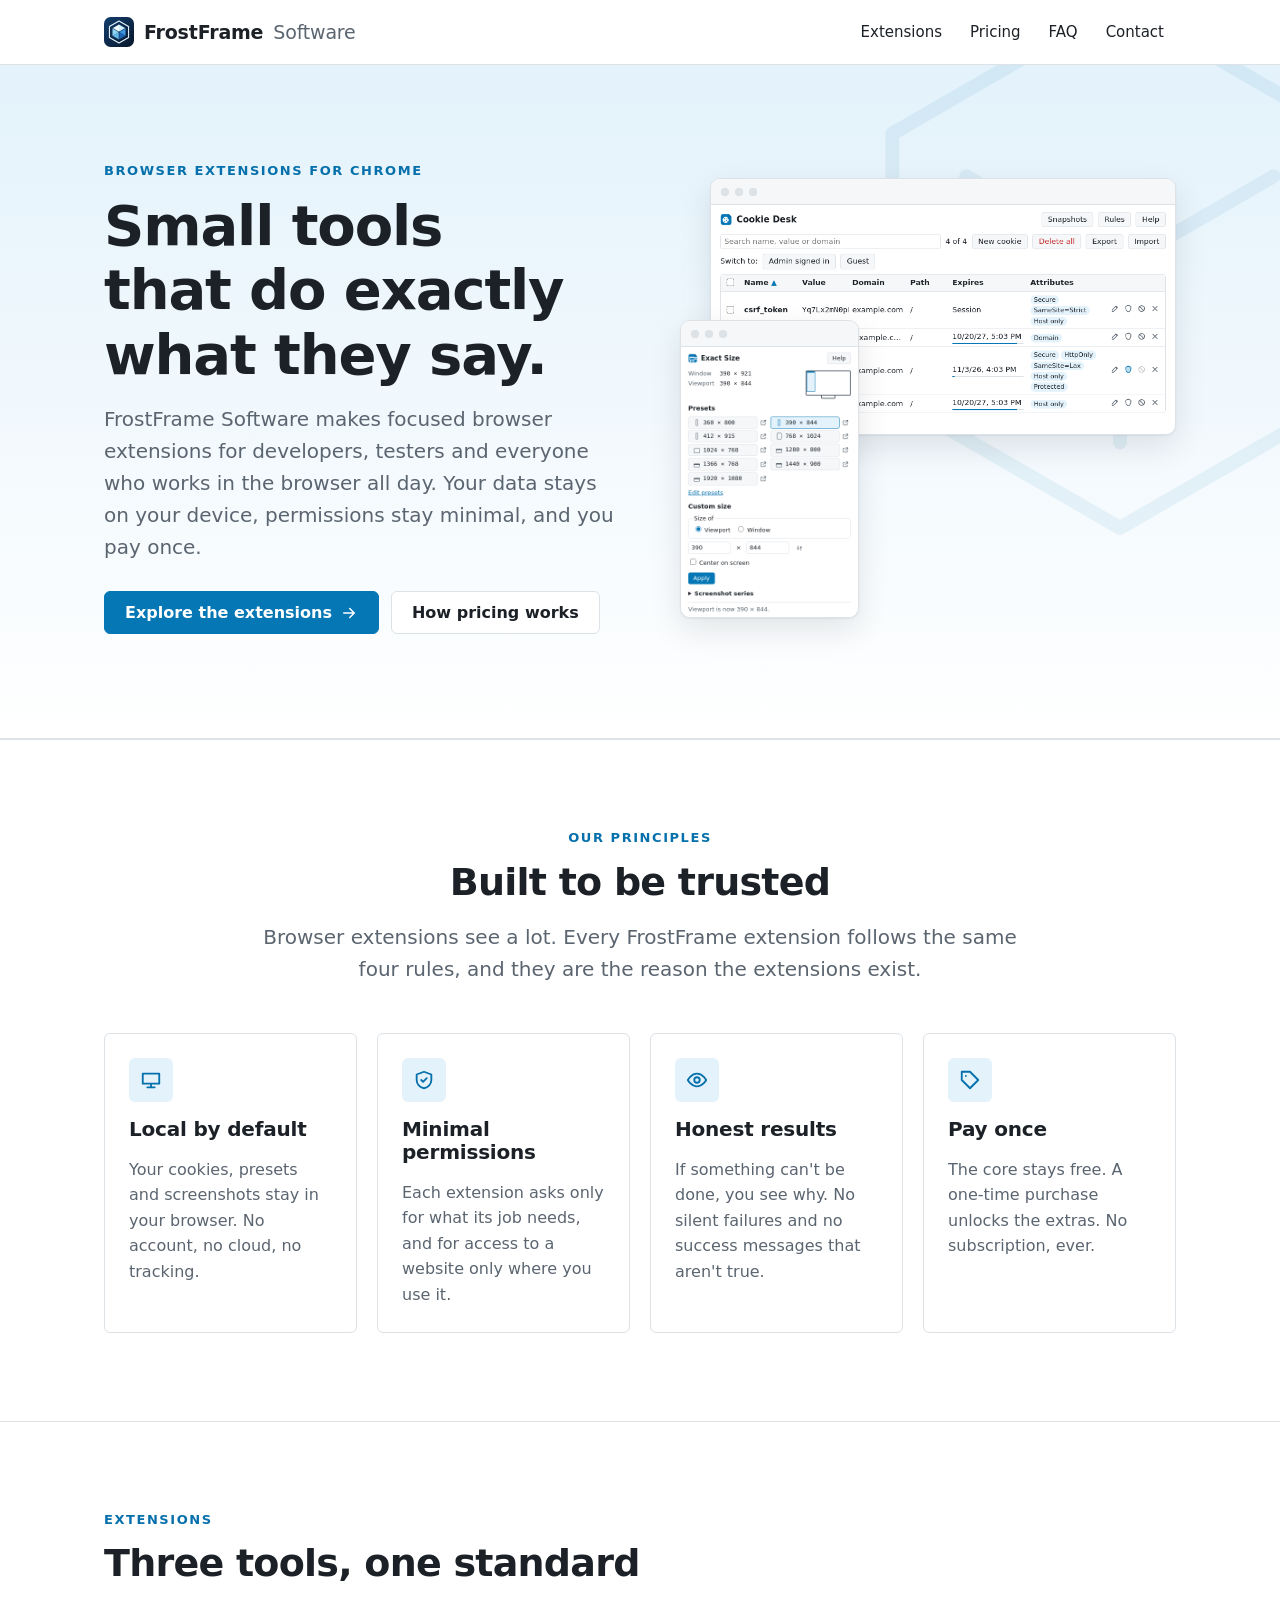
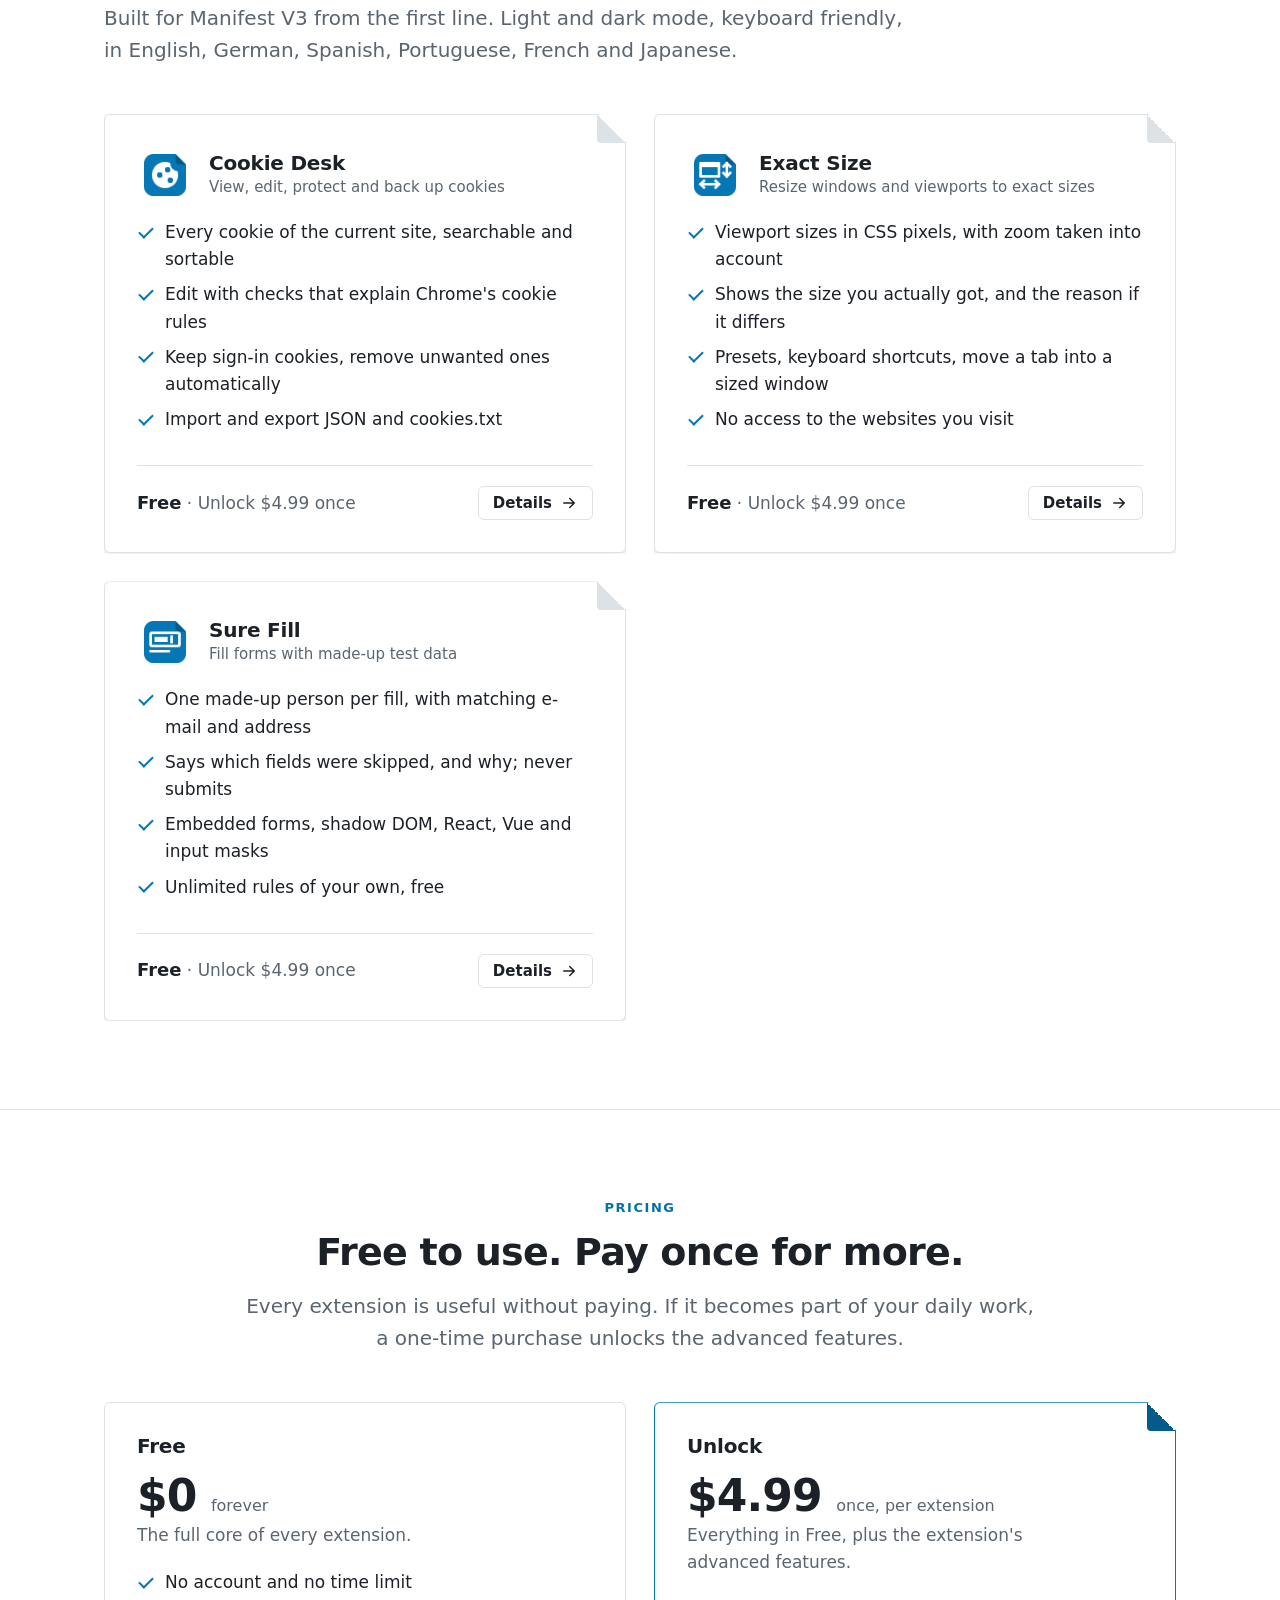
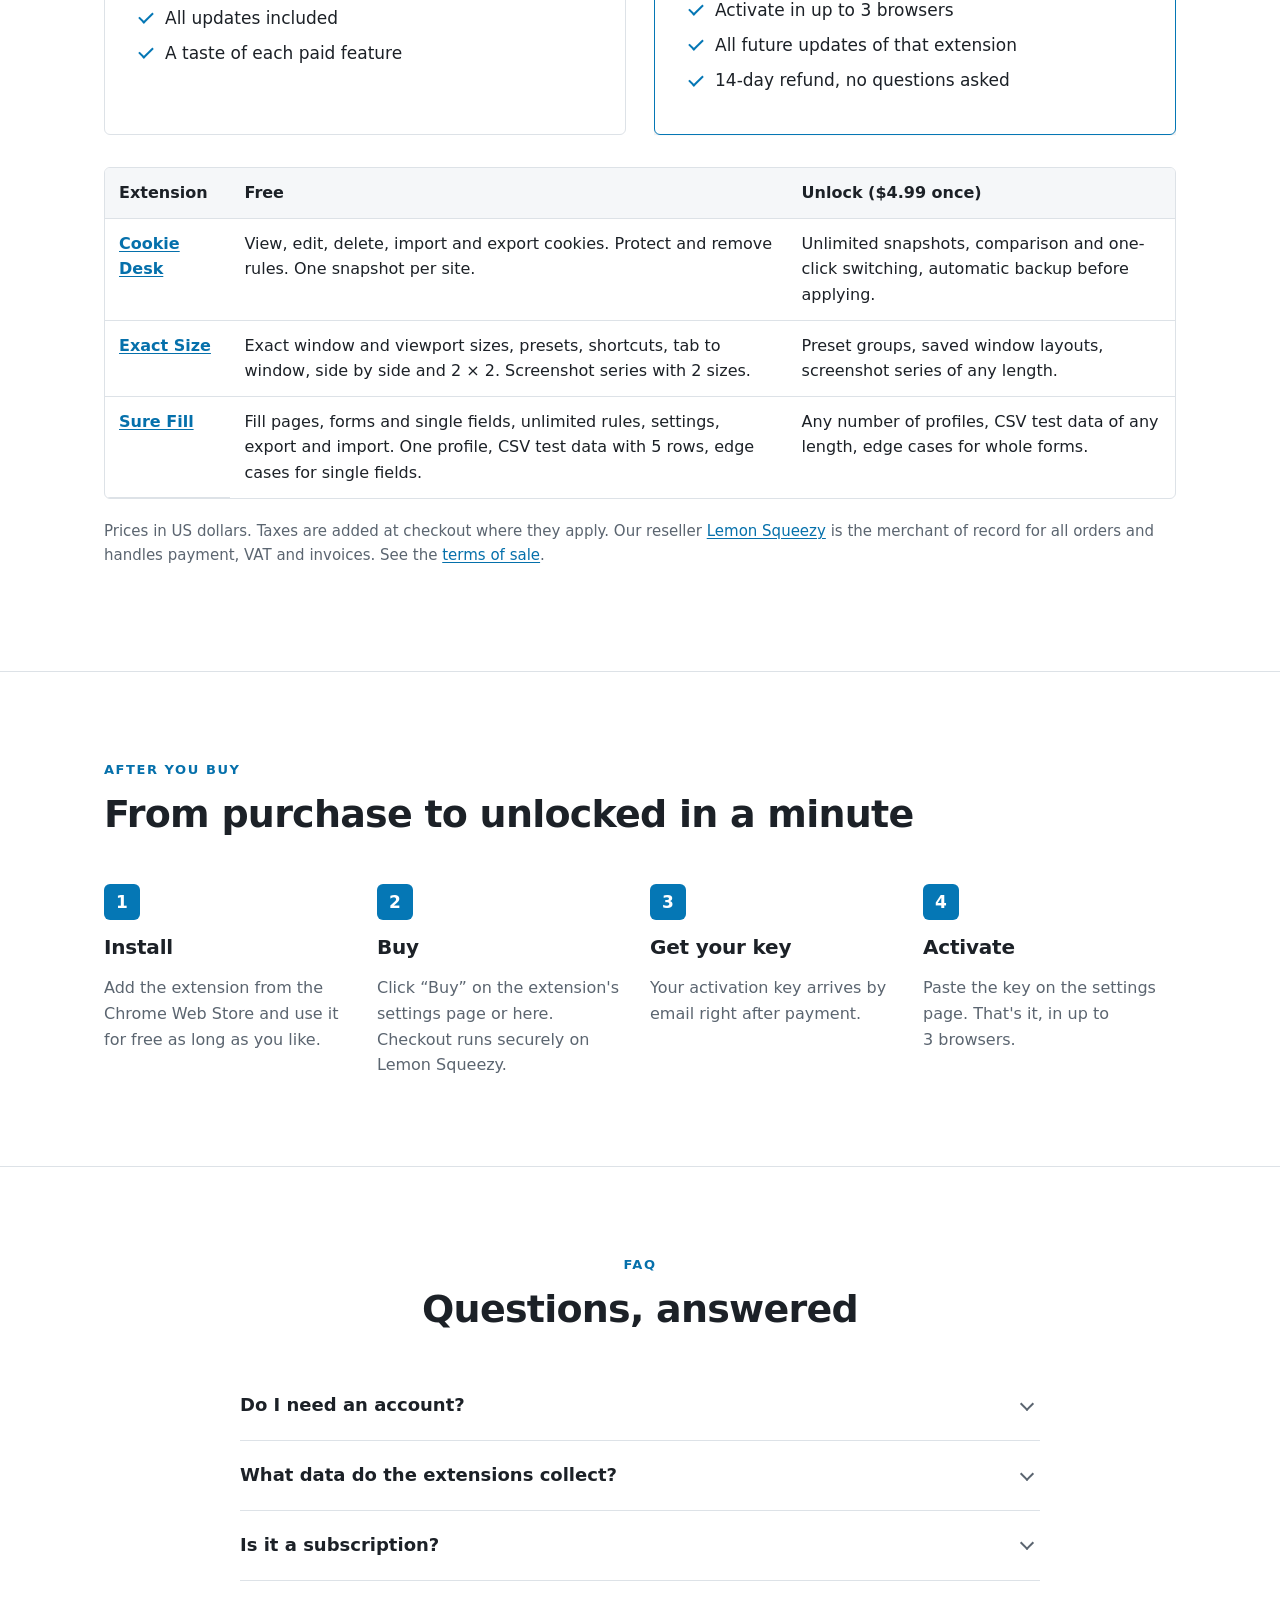
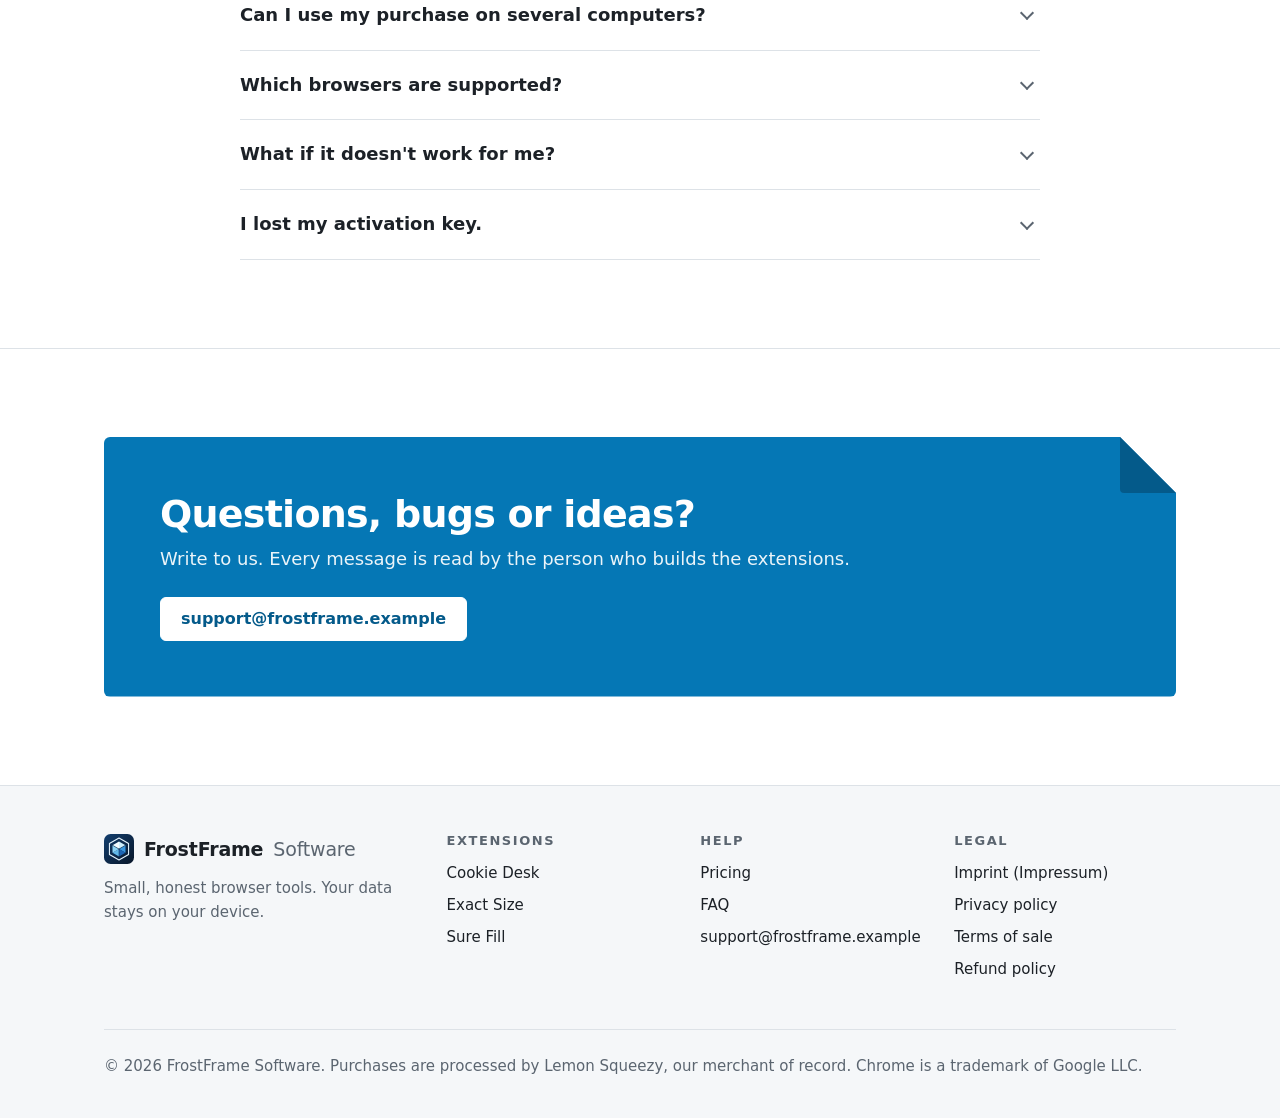
==== index.html @ 50605229 "FrostFrame Software: Website Co-Authored-By: Claude Opus 5.5 <noreply@anthropic.com> Claude-Session:" ====
<!doctype html>
<html lang="en">
<head>
  <meta charset="utf-8">
  <meta name="viewport" content="width=device-width, initial-scale=1">
  <!-- PLACEHOLDER: Domain (frostframe.example) in canonical und og:url, wenn die Domain registriert ist -->
  <title>FrostFrame Software – Small, honest browser extensions</title>
  <meta name="description" content="FrostFrame Software makes focused Chrome extensions: Cookie Desk, Exact Size and Sure Fill. Local by default, minimal permissions, pay once.">
  <link rel="canonical" href="https://frostframe.example/">
  <meta property="og:type" content="website">
  <meta property="og:site_name" content="FrostFrame Software">
  <meta property="og:title" content="FrostFrame Software – Small, honest browser extensions">
  <meta property="og:description" content="FrostFrame Software makes focused Chrome extensions: Cookie Desk, Exact Size and Sure Fill. Local by default, minimal permissions, pay once.">
  <meta property="og:url" content="https://frostframe.example/">
  <meta property="og:image" content="https://frostframe.example/assets/og.png">
  <meta name="twitter:card" content="summary_large_image">
  <meta name="theme-color" content="#0577b5">
  <link rel="icon" href="assets/brand/frostframe-icon.svg" type="image/svg+xml">
  <link rel="apple-touch-icon" href="assets/apple-touch-icon.png">
  <link rel="preload" href="assets/inter.woff2" as="font" type="font/woff2" crossorigin>
  <link rel="stylesheet" href="assets/site.css">
</head>
<body>
<a class="skip" href="#main">Skip to content</a>
<header class="site-header">
  <div class="wrap">
    <a class="brand" href="index.html"><img src="assets/brand/frostframe-icon.svg" alt="" width="30" height="30">FrostFrame <span>Software</span></a>
    <nav class="site-nav" aria-label="Main">
      <a href="index.html#extensions" class="keep">Extensions</a>
      <a href="index.html#pricing">Pricing</a>
      <a href="index.html#faq">FAQ</a>
      <a href="index.html#contact">Contact</a>
    </nav>
  </div>
</header>
<main id="main">
<section class="hero">
  <svg class="hero-crystal" viewBox="80 55 352 402" aria-hidden="true"><path d="M256 67.3L419.4 161.7V350.4L256 444.7L92.6 350.4V161.7ZM256 256L366.4 192.3M256 256V383.5M256 256L145.6 192.3" fill="none" stroke-width="10" stroke-linejoin="round" stroke-linecap="round"/></svg>
  <div class="wrap">
    <div>
      <span class="kicker">Browser extensions for Chrome</span>
      <h1>Small tools that do exactly what they say.</h1>
      <p class="lead">FrostFrame Software makes focused browser extensions for developers, testers and everyone who works in the browser all day. Your data stays on your device, permissions stay minimal, and you pay once.</p>
      <div class="buttons">
        <a class="button primary" href="#extensions">Explore the extensions <svg viewBox="0 0 24 24" aria-hidden="true"><path d="M5 12h14m-6-6 6 6-6 6"/></svg></a>
        <a class="button" href="#pricing">How pricing works</a>
      </div>
    </div>
    <div class="hero-visual" aria-hidden="true">
      <div class="window"><img src="assets/shots/cookie-desk-list.png" alt="" width="800" height="411" loading="lazy"></div>
      <div class="window"><img src="assets/shots/exact-size-popup.png" alt="" width="392" height="673" loading="lazy"></div>
    </div>
  </div>
</section>

<section id="principles">
  <div class="wrap">
    <div class="center">
      <span class="kicker">Our principles</span>
      <h2>Built to be trusted</h2>
      <p class="lead">Browser extensions see a lot. Every FrostFrame extension follows the same four rules, and they are the reason the extensions exist.</p>
    </div>
    <div class="principles">
      <div class="principle"><div class="glyph"><svg viewBox="0 0 24 24" aria-hidden="true"><path d="M3 5h18v11H3zM8 20h8M12 16v4"/></svg></div><h3>Local by default</h3><p>Your cookies, presets and screenshots stay in your browser. No account, no cloud, no tracking.</p></div>
      <div class="principle"><div class="glyph"><svg viewBox="0 0 24 24" aria-hidden="true"><path d="M12 3l8 3v6c0 4.5-3.4 8.3-8 9-4.6-.7-8-4.5-8-9V6zM9 12l2 2 4-4"/></svg></div><h3>Minimal permissions</h3><p>Each extension asks only for what its job needs, and for access to a website only where you use it.</p></div>
      <div class="principle"><div class="glyph"><svg viewBox="0 0 24 24" aria-hidden="true"><path d="M2 12s3.6-7 10-7 10 7 10 7-3.6 7-10 7S2 12 2 12zM12 15a3 3 0 1 0 0-6 3 3 0 0 0 0 6z"/></svg></div><h3>Honest results</h3><p>If something can't be done, you see why. No silent failures and no success messages that aren't true.</p></div>
      <div class="principle"><div class="glyph"><svg viewBox="0 0 24 24" aria-hidden="true"><path d="M3 12V3h9l9 9-9 9zM7.5 7.5h.01"/></svg></div><h3>Pay once</h3><p>The core stays free. A one-time purchase unlocks the extras. No subscription, ever.</p></div>
    </div>
  </div>
</section>

<section id="extensions">
  <div class="wrap">
    <span class="kicker">Extensions</span>
    <h2>Three tools, one standard</h2>
    <p class="lead">Built for Manifest V3 from the first line. Light and dark mode, keyboard friendly, in English, German, Spanish, Portuguese, French and Japanese.</p>
    <div class="products">
      <article class="product folded">
        <div class="product-head"><img src="assets/icons/cookie-desk.png" alt="" width="56" height="56">
          <div><h3>Cookie Desk</h3><p>View, edit, protect and back up cookies</p></div></div>
        <!-- PLACEHOLDER: Produktname (Arbeitstitel bis zur Markenprüfung) -->
        <ul>
          <li>Every cookie of the current site, searchable and sortable</li>
          <li>Edit with checks that explain Chrome's cookie rules</li>
          <li>Keep sign-in cookies, remove unwanted ones automatically</li>
          <li>Import and export JSON and cookies.txt</li>
        </ul>
        <div class="price"><span><strong>Free</strong> <span class="muted">· Unlock $4.99 once</span></span>
          <a class="button small" href="cookie-desk.html">Details <svg viewBox="0 0 24 24" aria-hidden="true"><path d="M5 12h14m-6-6 6 6-6 6"/></svg></a></div>
      </article>
      <article class="product folded">
        <div class="product-head"><img src="assets/icons/exact-size.png" alt="" width="56" height="56">
          <div><h3>Exact Size</h3><p>Resize windows and viewports to exact sizes</p></div></div>
        <!-- PLACEHOLDER: Produktname (Arbeitstitel bis zur Markenprüfung) -->
        <ul>
          <li>Viewport sizes in CSS pixels, with zoom taken into account</li>
          <li>Shows the size you actually got, and the reason if it differs</li>
          <li>Presets, keyboard shortcuts, move a tab into a sized window</li>
          <li>No access to the websites you visit</li>
        </ul>
        <div class="price"><span><strong>Free</strong> <span class="muted">· Unlock $4.99 once</span></span>
          <a class="button small" href="exact-size.html">Details <svg viewBox="0 0 24 24" aria-hidden="true"><path d="M5 12h14m-6-6 6 6-6 6"/></svg></a></div>
      </article>
      <article class="product folded">
        <div class="product-head"><img src="assets/icons/sure-fill.png" alt="" width="56" height="56">
          <div><h3>Sure Fill</h3><p>Fill forms with made-up test data</p></div></div>
        <!-- PLACEHOLDER: Produktname (Arbeitstitel bis zur Markenprüfung) -->
        <ul>
          <li>One made-up person per fill, with matching e-mail and address</li>
          <li>Says which fields were skipped, and why; never submits</li>
          <li>Embedded forms, shadow DOM, React, Vue and input masks</li>
          <li>Unlimited rules of your own, free</li>
        </ul>
        <div class="price"><span><strong>Free</strong> <span class="muted">· Unlock $4.99 once</span></span>
          <a class="button small" href="sure-fill.html">Details <svg viewBox="0 0 24 24" aria-hidden="true"><path d="M5 12h14m-6-6 6 6-6 6"/></svg></a></div>
      </article>
    </div>
  </div>
</section>

<section id="pricing">
  <div class="wrap">
    <div class="center">
      <span class="kicker">Pricing</span>
      <h2>Free to use. Pay once for more.</h2>
      <p class="lead">Every extension is useful without paying. If it becomes part of your daily work, a one-time purchase unlocks the advanced features.</p>
    </div>
    <div class="pricing">
      <div class="plan">
        <h3>Free</h3>
        <p class="amount">$0 <small>forever</small></p>
        <p class="muted">The full core of every extension.</p>
        <ul>
          <li>No account and no time limit</li>
          <li>All updates included</li>
          <li>A taste of each paid feature</li>
        </ul>
      </div>
      <div class="plan featured folded">
        <h3>Unlock</h3>
        <p class="amount">$4.99 <small>once, per extension</small></p>
        <!-- PLACEHOLDER: Preis, Aktivierungslimit (3) und Erstattungsfrist (14 Tage) -->
        <p class="muted">Everything in Free, plus the extension's advanced features.</p>
        <ul>
          <li>Activate in up to 3 browsers</li>
          <li>All future updates of that extension</li>
          <li>14-day refund, no questions asked</li>
        </ul>
      </div>
    </div>
    <div class="table-scroll">
      <table class="table">
        <thead><tr><th scope="col">Extension</th><th scope="col">Free</th><th scope="col">Unlock ($4.99 once)</th></tr></thead>
        <tbody>
          <tr><th scope="row"><a href="cookie-desk.html">Cookie Desk</a></th>
            <td data-label="Free">View, edit, delete, import and export cookies. Protect and remove rules. One snapshot per site.</td>
            <td data-label="Unlock ($4.99 once)">Unlimited snapshots, comparison and one-click switching, automatic backup before applying.</td></tr>
          <tr><th scope="row"><a href="exact-size.html">Exact Size</a></th>
            <td data-label="Free">Exact window and viewport sizes, presets, shortcuts, tab to window, side by side and 2 × 2. Screenshot series with 2 sizes.</td>
            <td data-label="Unlock ($4.99 once)">Preset groups, saved window layouts, screenshot series of any length.</td></tr>
          <tr><th scope="row"><a href="sure-fill.html">Sure Fill</a></th>
            <td data-label="Free">Fill pages, forms and single fields, unlimited rules, settings, export and import. One profile, CSV test data with 5 rows, edge cases for single fields.</td>
            <td data-label="Unlock ($4.99 once)">Any number of profiles, CSV test data of any length, edge cases for whole forms.</td></tr>
        </tbody>
      </table>
    </div>
    <p class="note">Prices in US dollars. Taxes are added at checkout where they apply. Our reseller <a href="https://www.lemonsqueezy.com/">Lemon Squeezy</a> is the merchant of record for all orders and handles payment, VAT and invoices. See the <a href="terms.html">terms of sale</a>.</p>
  </div>
</section>

<section id="how">
  <div class="wrap">
    <span class="kicker">After you buy</span>
    <h2>From purchase to unlocked in a minute</h2>
    <ol class="steps">
      <li><h3>Install</h3><p>Add the extension from the Chrome Web Store and use it for free as long as you like.</p></li>
      <li><h3>Buy</h3><p>Click “Buy” on the extension's settings page or here. Checkout runs securely on Lemon Squeezy.</p></li>
      <li><h3>Get your key</h3><p>Your activation key arrives by email right after payment.</p></li>
      <li><h3>Activate</h3><p>Paste the key on the settings page. That's it, in up to 3 browsers.</p></li>
    </ol>
  </div>
</section>

<section id="faq">
  <div class="wrap">
    <div class="center">
      <span class="kicker">FAQ</span>
      <h2>Questions, answered</h2>
    </div>
    <div class="faq">
      <details><summary>Do I need an account?</summary>
        <p>No. The extensions work without signing up. For a purchase you only enter an email address at checkout, so we can send you the activation key.</p></details>
      <details><summary>What data do the extensions collect?</summary>
        <p>None. Everything the extensions work with stays in your browser. The only network request is the activation of a purchase, which sends your key to Lemon Squeezy to check it. Details per extension are in the <a href="privacy.html">privacy policy</a>.</p></details>
      <details><summary>Is it a subscription?</summary>
        <p>No. You pay once per extension and keep the unlocked features, including future updates of that extension.</p></details>
      <details><summary>Can I use my purchase on several computers?</summary>
        <p>Yes, one key activates up to 3 browsers. If you use Chrome sync, the unlock also follows you to your other Chrome browsers. Need more? Write to us.</p></details>
      <details><summary>Which browsers are supported?</summary>
        <p>The extensions are built and tested for Google Chrome on Windows, macOS and Linux. Other Chromium-based browsers that install from the Chrome Web Store often work too, but we don't test them.</p></details>
      <details><summary>What if it doesn't work for me?</summary>
        <p>Write to us first, we're happy to help. If it still isn't right for you, you get your money back within 14 days of purchase, no questions asked. See the <a href="terms.html#refunds">refund policy</a>.</p></details>
      <details><summary>I lost my activation key.</summary>
        <p>It is in the order email from Lemon Squeezy. You can also look up your orders on Lemon Squeezy with your email address, or write to us.</p></details>
    </div>
  </div>
</section>

<section id="contact">
  <div class="wrap">
    <div class="band folded">
      <div>
        <h2>Questions, bugs or ideas?</h2>
        <p>Write to us. Every message is read by the person who builds the extensions.</p>
      </div>
      <a class="button" href="mailto:support@frostframe.example">support@frostframe.example</a><!-- PLACEHOLDER: Support-E-Mail -->
    </div>
  </div>
</section>
</main>
<footer class="site-footer">
  <div class="wrap">
    <div>
      <a class="brand" href="index.html"><img src="assets/brand/frostframe-icon.svg" alt="" width="30" height="30">FrostFrame <span>Software</span></a>
      <p>Small, honest browser tools. Your data stays on your device.</p>
    </div>
    <nav aria-label="Extensions">
      <h2>Extensions</h2>
      <ul>
        <li><a href="cookie-desk.html">Cookie Desk</a></li>
        <li><a href="exact-size.html">Exact Size</a></li>
        <li><a href="sure-fill.html">Sure Fill</a></li>
      </ul>
    </nav>
    <nav aria-label="Help">
      <h2>Help</h2>
      <ul>
        <li><a href="index.html#pricing">Pricing</a></li>
        <li><a href="index.html#faq">FAQ</a></li>
        <li><a href="mailto:support@frostframe.example">support@frostframe.example</a><!-- PLACEHOLDER: Support-E-Mail --></li>
      </ul>
    </nav>
    <nav aria-label="Legal">
      <h2>Legal</h2>
      <ul>
        <li><a href="imprint.html" hreflang="de">Imprint (Impressum)</a></li>
        <li><a href="privacy.html">Privacy policy</a></li>
        <li><a href="terms.html">Terms of sale</a></li>
        <li><a href="terms.html#refunds">Refund policy</a></li>
      </ul>
    </nav>
    <p class="legal-line">© 2026 FrostFrame Software. Purchases are processed by Lemon Squeezy, our merchant of record. Chrome is a trademark of Google LLC.</p>
  </div>
</footer>
</body>
</html>
---- assets/site.css ----
/* FrostFrame Software – Website. Farben 1:1 aus dev/style/addon.css (check.py gleicht sie ab). */

@font-face {
  font-family: Inter;
  src: url(inter.woff2) format("woff2");
  font-weight: 100 900;
  font-display: swap;
}

:root {
  color-scheme: light dark;
  --accent: #0577b5;
  --accent-hover: #045a8a;
  --accent-soft: #e3f2fb;
  --on-accent: #ffffff;
  --link: #0570ab;
  --text: #1c2127;
  --text-muted: #5b6570;
  --bg: #ffffff;
  --surface: #f5f7f9;
  --line: #dde2e7;
  --danger: #c62828;

  --font: Inter, system-ui, -apple-system, "Segoe UI", Roboto, sans-serif;
  --mono: ui-monospace, "SF Mono", Consolas, "Liberation Mono", monospace;
  --radius: 6px;
  --radius-small: 4px;
  --fold: 28px;
  --shadow: 0 1px 2px rgb(16 24 32 / 0.06), 0 12px 32px rgb(16 24 32 / 0.10);
  --wide: 1120px;
}

@media (prefers-color-scheme: dark) {
  :root {
    --link: #3aa6e6;
    --accent-soft: #0b2e44;
    --text: #e6e9ec;
    --text-muted: #9aa4ae;
    --bg: #17191c;
    --surface: #202328;
    --line: #343a41;
    --danger: #ef6b6b;
    --shadow: 0 1px 2px rgb(0 0 0 / 0.3), 0 12px 32px rgb(0 0 0 / 0.35);
  }
}

/* Grundlage */
*, *::before, *::after { box-sizing: border-box; }
html { -webkit-text-size-adjust: 100%; scroll-behavior: smooth; }
body { margin: 0; font: 17px/1.6 var(--font); color: var(--text); background: var(--bg); accent-color: var(--accent); }
img { max-width: 100%; height: auto; display: block; }
a { color: var(--link); text-underline-offset: 0.15em; }
::selection { background: var(--accent-soft); }
:focus-visible { outline: 2px solid var(--accent); outline-offset: 2px; border-radius: var(--radius-small); }
h1, h2, h3 { line-height: 1.15; letter-spacing: -0.02em; margin: 0 0 16px; }
h1 { font-size: clamp(36px, 5.2vw, 56px); font-weight: 750; }
h1, h2 { text-wrap: balance; }
.lead, p { text-wrap: pretty; }
h2 { font-size: clamp(28px, 3.6vw, 38px); font-weight: 700; }
h3 { font-size: 20px; font-weight: 650; letter-spacing: -0.01em; }
p { margin: 0 0 16px; }
code { font: 0.9em var(--mono); background: var(--surface); border: 1px solid var(--line); border-radius: var(--radius-small); padding: 1px 5px; }
.wrap { max-width: var(--wide); margin: 0 auto; padding: 0 24px; }
.muted { color: var(--text-muted); }
.lead { font-size: 20px; color: var(--text-muted); max-width: 40em; }
.kicker { display: block; margin-bottom: 12px; font-size: 13px; font-weight: 650; letter-spacing: 0.12em; text-transform: uppercase; color: var(--link); }
.skip { position: absolute; left: 16px; top: -48px; background: var(--accent); color: var(--on-accent); padding: 8px 14px; border-radius: var(--radius); z-index: 10; }
.skip:focus { top: 12px; }
section { padding: 88px 0; }
section + section { border-top: 1px solid var(--line); }
.center { text-align: center; }
.center .lead { margin-left: auto; margin-right: auto; }

/* Kopf */
.site-header { position: sticky; top: 0; z-index: 5; background: color-mix(in srgb, var(--bg) 88%, transparent); backdrop-filter: blur(10px); border-bottom: 1px solid var(--line); }
.site-header .wrap { display: flex; align-items: center; gap: 24px; height: 64px; }
.brand { display: flex; align-items: center; gap: 10px; color: var(--text); text-decoration: none; font-weight: 650; font-size: 19px; letter-spacing: -0.01em; }
.brand img { width: 30px; height: 30px; }
.brand span { color: var(--text-muted); font-weight: 450; }
.site-nav { margin-left: auto; display: flex; gap: 4px; align-items: center; }
.site-nav a { color: var(--text); text-decoration: none; padding: 6px 12px; border-radius: var(--radius); font-size: 15px; font-weight: 500; }
.site-nav a:hover { background: var(--surface); }
.site-nav a[aria-current="page"] { color: var(--link); }

/* Buttons */
.button { display: inline-flex; align-items: center; gap: 8px; padding: 11px 20px; border-radius: var(--radius); border: 1px solid var(--line); background: var(--bg); color: var(--text); font: 600 16px/1.2 var(--font); text-decoration: none; cursor: pointer; transition: border-color 0.15s, background 0.15s, transform 0.15s; }
.button:hover { border-color: var(--accent); }
.button.primary { background: var(--accent); border-color: var(--accent); color: var(--on-accent); }
.button.primary:hover { background: var(--accent-hover); border-color: var(--accent-hover); }
.button.small { padding: 7px 14px; font-size: 15px; }
.button[aria-disabled="true"] { opacity: 0.6; cursor: default; pointer-events: none; }
.button svg { width: 18px; height: 18px; fill: none; stroke: currentColor; stroke-width: 2; stroke-linecap: round; stroke-linejoin: round; }
.buttons { display: flex; flex-wrap: wrap; gap: 12px; margin-top: 28px; }

/* Umgeknickte Ecke oben rechts, wie an den Addon-Icons und der Promo-Kachel. Die Fläche wird diagonal beschnitten,
   ::after legt den Falz darüber. --fold-color je nach Untergrund. */
.folded { position: relative; clip-path: polygon(0 0, calc(100% - var(--fold)) 0, 100% var(--fold), 100% 100%, 0 100%); }
.folded::after { content: ""; position: absolute; top: 0; right: 0; width: var(--fold); height: var(--fold);
  background: linear-gradient(to bottom left, transparent 50%, var(--fold-color, var(--line)) 50%); border-bottom-left-radius: var(--radius-small); }

/* Hero mit Frost-Fläche */
.hero { position: relative; overflow: hidden; padding: 96px 0 104px; background: linear-gradient(180deg, var(--accent-soft) 0%, var(--bg) 100%); border-bottom: 1px solid var(--line); }
.hero .wrap { position: relative; display: grid; grid-template-columns: 1.05fr 1fr; gap: 56px; align-items: center; }
.hero h1 { max-width: 12em; }
.hero-crystal { position: absolute; right: -120px; top: -80px; width: 560px; height: 560px; opacity: 0.07; color: var(--accent); pointer-events: none; }
.hero-crystal path { stroke: currentColor; }
.hero-visual { position: relative; min-height: 440px; }
.hero-visual .window:first-child { position: absolute; right: 0; top: 0; width: 94%; }
.hero-visual .window:last-child { position: absolute; left: 0; bottom: 0; width: 36%; }

/* Fensterrahmen um echte Aufnahmen */
.window { background: var(--bg); border: 1px solid var(--line); border-radius: 10px; box-shadow: var(--shadow); overflow: hidden; }
.window::before { content: ""; display: block; height: 26px; border-bottom: 1px solid var(--line); background:
  radial-gradient(circle at 14px 13px, var(--line) 4px, transparent 4.5px),
  radial-gradient(circle at 28px 13px, var(--line) 4px, transparent 4.5px),
  radial-gradient(circle at 42px 13px, var(--line) 4px, transparent 4.5px), var(--surface); }
.window img { width: 100%; }
/* Schmale Aufnahmen (Popup) nicht über ihre echte Breite vergrößern, sonst werden sie unscharf. */
.window.narrow { max-width: 394px; justify-self: center; }

/* Grundsätze */
.principles { display: grid; grid-template-columns: repeat(4, 1fr); gap: 20px; margin-top: 48px; }
.principle { padding: 24px; border: 1px solid var(--line); border-radius: var(--radius); background: var(--bg); }
.principle p { color: var(--text-muted); margin: 0; font-size: 16px; }
.glyph { display: grid; place-items: center; width: 44px; height: 44px; border-radius: var(--radius); background: var(--accent-soft); color: var(--link); margin-bottom: 16px; }
.glyph svg { width: 22px; height: 22px; fill: none; stroke: currentColor; stroke-width: 2; stroke-linecap: round; stroke-linejoin: round; }

/* Produktkarten */
.products { display: grid; grid-template-columns: repeat(2, 1fr); gap: 28px; margin-top: 48px; }
.product { display: flex; flex-direction: column; padding: 32px; border: 1px solid var(--line); border-radius: var(--radius); background: var(--bg); box-shadow: var(--shadow); }
.product-head { display: flex; align-items: center; gap: 16px; margin-bottom: 16px; }
.product-head img { width: 56px; height: 56px; }
.product-head h3 { margin: 0; }
.product-head p { margin: 0; color: var(--text-muted); font-size: 15px; }
.product ul { margin: 0 0 24px; padding: 0; list-style: none; }
.product li { position: relative; padding-left: 28px; margin-bottom: 8px; }
.product li::before { content: ""; position: absolute; left: 2px; top: 0.45em; width: 14px; height: 8px; border-left: 2px solid var(--accent); border-bottom: 2px solid var(--accent); transform: rotate(-45deg); }
.product .price { margin-top: auto; padding-top: 20px; border-top: 1px solid var(--line); display: flex; flex-wrap: wrap; align-items: center; justify-content: space-between; gap: 12px; }
.price strong { font-size: 18px; }
.badge { display: inline-block; padding: 2px 10px; border-radius: 999px; background: var(--accent-soft); color: var(--text); font-size: 13px; font-weight: 600; }

/* Preise */
.pricing { display: grid; grid-template-columns: 1fr 1fr; gap: 28px; margin-top: 48px; align-items: stretch; }
.plan { padding: 32px; border: 1px solid var(--line); border-radius: var(--radius); }
.plan.featured { border-color: var(--accent); box-shadow: var(--shadow); --fold-color: var(--accent-hover); }
.plan .amount { font-size: 44px; font-weight: 750; letter-spacing: -0.02em; line-height: 1; margin: 8px 0 4px; }
.plan .amount small { font-size: 16px; font-weight: 500; color: var(--text-muted); letter-spacing: 0; }
.plan ul { margin: 20px 0 0; padding: 0; list-style: none; }
.plan li { position: relative; padding-left: 28px; margin-bottom: 8px; }
.plan li::before { content: ""; position: absolute; left: 2px; top: 0.45em; width: 14px; height: 8px; border-left: 2px solid var(--accent); border-bottom: 2px solid var(--accent); transform: rotate(-45deg); }
.table { width: 100%; border-collapse: collapse; margin-top: 32px; font-size: 16px; }
.table th, .table td { text-align: left; padding: 12px 14px; border-bottom: 1px solid var(--line); vertical-align: top; }
.table th { font-weight: 650; }
.table thead th { background: var(--surface); }
.table-scroll { overflow-x: auto; border: 1px solid var(--line); border-radius: var(--radius); margin-top: 32px; }
.table-scroll .table { margin: 0; }
.table-scroll tr:last-child td { border-bottom: 0; }
.note { margin-top: 20px; font-size: 15px; color: var(--text-muted); }

/* Ablauf */
.steps { display: grid; grid-template-columns: repeat(4, 1fr); gap: 20px; margin: 48px 0 0; padding: 0; list-style: none; counter-reset: step; }
.steps li { counter-increment: step; padding-top: 52px; position: relative; }
.steps li::before { content: counter(step); position: absolute; top: 0; left: 0; width: 36px; height: 36px; display: grid; place-items: center; border-radius: var(--radius); background: var(--accent); color: var(--on-accent); font-weight: 700; }
.steps p { color: var(--text-muted); font-size: 16px; margin: 0; }

/* FAQ */
.faq { max-width: 800px; margin: 40px auto 0; }
.faq details { border-bottom: 1px solid var(--line); }
.faq summary { cursor: pointer; list-style: none; padding: 20px 40px 20px 0; position: relative; font-weight: 600; font-size: 18px; }
.faq summary::-webkit-details-marker { display: none; }
.faq summary::after { content: ""; position: absolute; right: 8px; top: 50%; width: 10px; height: 10px; margin-top: -7px; border-right: 2px solid var(--text-muted); border-bottom: 2px solid var(--text-muted); transform: rotate(45deg); transition: transform 0.15s; }
.faq details[open] summary::after { transform: rotate(-135deg); margin-top: -2px; }
.faq details p { color: var(--text-muted); margin: 0 0 20px; }

/* Kontaktband in der Markenfarbe, mit Falz wie die Promo-Kachel */
.band { background: var(--accent); color: var(--on-accent); border-radius: var(--radius); padding: 56px; display: flex; flex-wrap: wrap; align-items: center; justify-content: space-between; gap: 24px; --fold: 56px; --fold-color: var(--accent-hover); }
.band h2 { margin: 0 0 8px; }
.band p { margin: 0; opacity: 0.92; font-size: 18px; }
.band .button { background: var(--on-accent); color: var(--accent-hover); border-color: var(--on-accent); }
.band .button:hover { background: #e3f2fb; }
.band :focus-visible { outline-color: var(--on-accent); }

/* Produktseiten */
.product-hero .wrap { grid-template-columns: 1fr 1fr; }
.product-hero .app-icon { width: 72px; height: 72px; margin-bottom: 24px; }
.features { display: grid; grid-template-columns: repeat(2, 1fr); gap: 32px 48px; margin-top: 40px; }
.features h3 { font-size: 18px; margin-bottom: 6px; }
.features p { color: var(--text-muted); margin: 0; font-size: 16px; }
.showcase { display: grid; grid-template-columns: 1fr 1fr; gap: 56px; align-items: center; margin-top: 64px; }
.showcase.reverse > :first-child { order: 2; }
.showcase.top { align-items: start; margin-top: 0; }
.perm { display: grid; grid-template-columns: max-content 1fr; gap: 12px 24px; margin-top: 32px; }
.perm dt code { white-space: nowrap; }
.perm dd { margin: 0; color: var(--text-muted); }

/* Rechtstexte */
.legal { max-width: 760px; padding: 64px 24px 88px; margin: 0 auto; }
.legal h1 { font-size: clamp(32px, 4vw, 44px); }
.legal h2 { font-size: 24px; margin-top: 48px; }
.legal h3 { font-size: 18px; margin-top: 28px; }
.legal ul { padding-left: 22px; }
.legal li { margin-bottom: 8px; }
.legal address { font-style: normal; }
.placeholder { background: var(--accent-soft); border-radius: var(--radius-small); padding: 0 4px; }

/* Fuß */
.site-footer { border-top: 1px solid var(--line); background: var(--surface); padding: 48px 0 40px; font-size: 15px; }
.site-footer .wrap { display: grid; grid-template-columns: 1.4fr repeat(3, 1fr); gap: 32px; }
.site-footer h2 { font-size: 13px; letter-spacing: 0.12em; text-transform: uppercase; color: var(--text-muted); margin-bottom: 12px; }
.site-footer ul { list-style: none; margin: 0; padding: 0; }
.site-footer li { margin-bottom: 8px; }
.site-footer a { color: var(--text); text-decoration: none; }
.site-footer a:hover { color: var(--link); text-decoration: underline; }
.site-footer p { color: var(--text-muted); margin: 12px 0 0; max-width: 28em; }
.site-footer .legal-line { grid-column: 1 / -1; border-top: 1px solid var(--line); padding-top: 24px; margin-top: 8px; color: var(--text-muted); max-width: none; }

@media (max-width: 960px) {
  .hero .wrap, .product-hero .wrap, .showcase { grid-template-columns: 1fr; }
  .showcase.reverse > :first-child { order: 0; }
  .hero-visual { min-height: 0; aspect-ratio: 5 / 4; max-width: 640px; }
  .principles, .steps { grid-template-columns: repeat(2, 1fr); }
  .products, .pricing, .features { grid-template-columns: 1fr; }
  .site-footer .wrap { grid-template-columns: 1fr 1fr; }
}
@media (max-width: 640px) {
  body { font-size: 16px; }
  .wrap { padding: 0 16px; }
  section { padding: 64px 0; }
  .hero { padding: 64px 0 72px; }
  .site-nav a:not(.keep) { display: none; }
  .brand span { display: none; }
  .principles, .steps, .site-footer .wrap { grid-template-columns: 1fr; }
  .product, .plan { padding: 24px; }
  .band { padding: 40px 24px; --fold: 40px; }
  .perm { grid-template-columns: 1fr; gap: 4px; }
  .perm dd { margin-bottom: 12px; }
  .legal { padding: 48px 16px 64px; }
  /* Vergleichstabelle als gestapelte Karten */
  .table thead { display: none; }
  .table tr { display: block; padding: 8px 0; border-bottom: 1px solid var(--line); }
  .table tbody tr:last-child { border-bottom: 0; }
  .table th, .table td { display: block; border: 0; padding: 6px 16px; }
  .table td::before { content: attr(data-label); display: block; font-size: 13px; font-weight: 650; letter-spacing: 0.08em; text-transform: uppercase; color: var(--text-muted); }
}
@media (prefers-reduced-motion: reduce) {
  html { scroll-behavior: auto; }
  * { transition: none !important; }
}
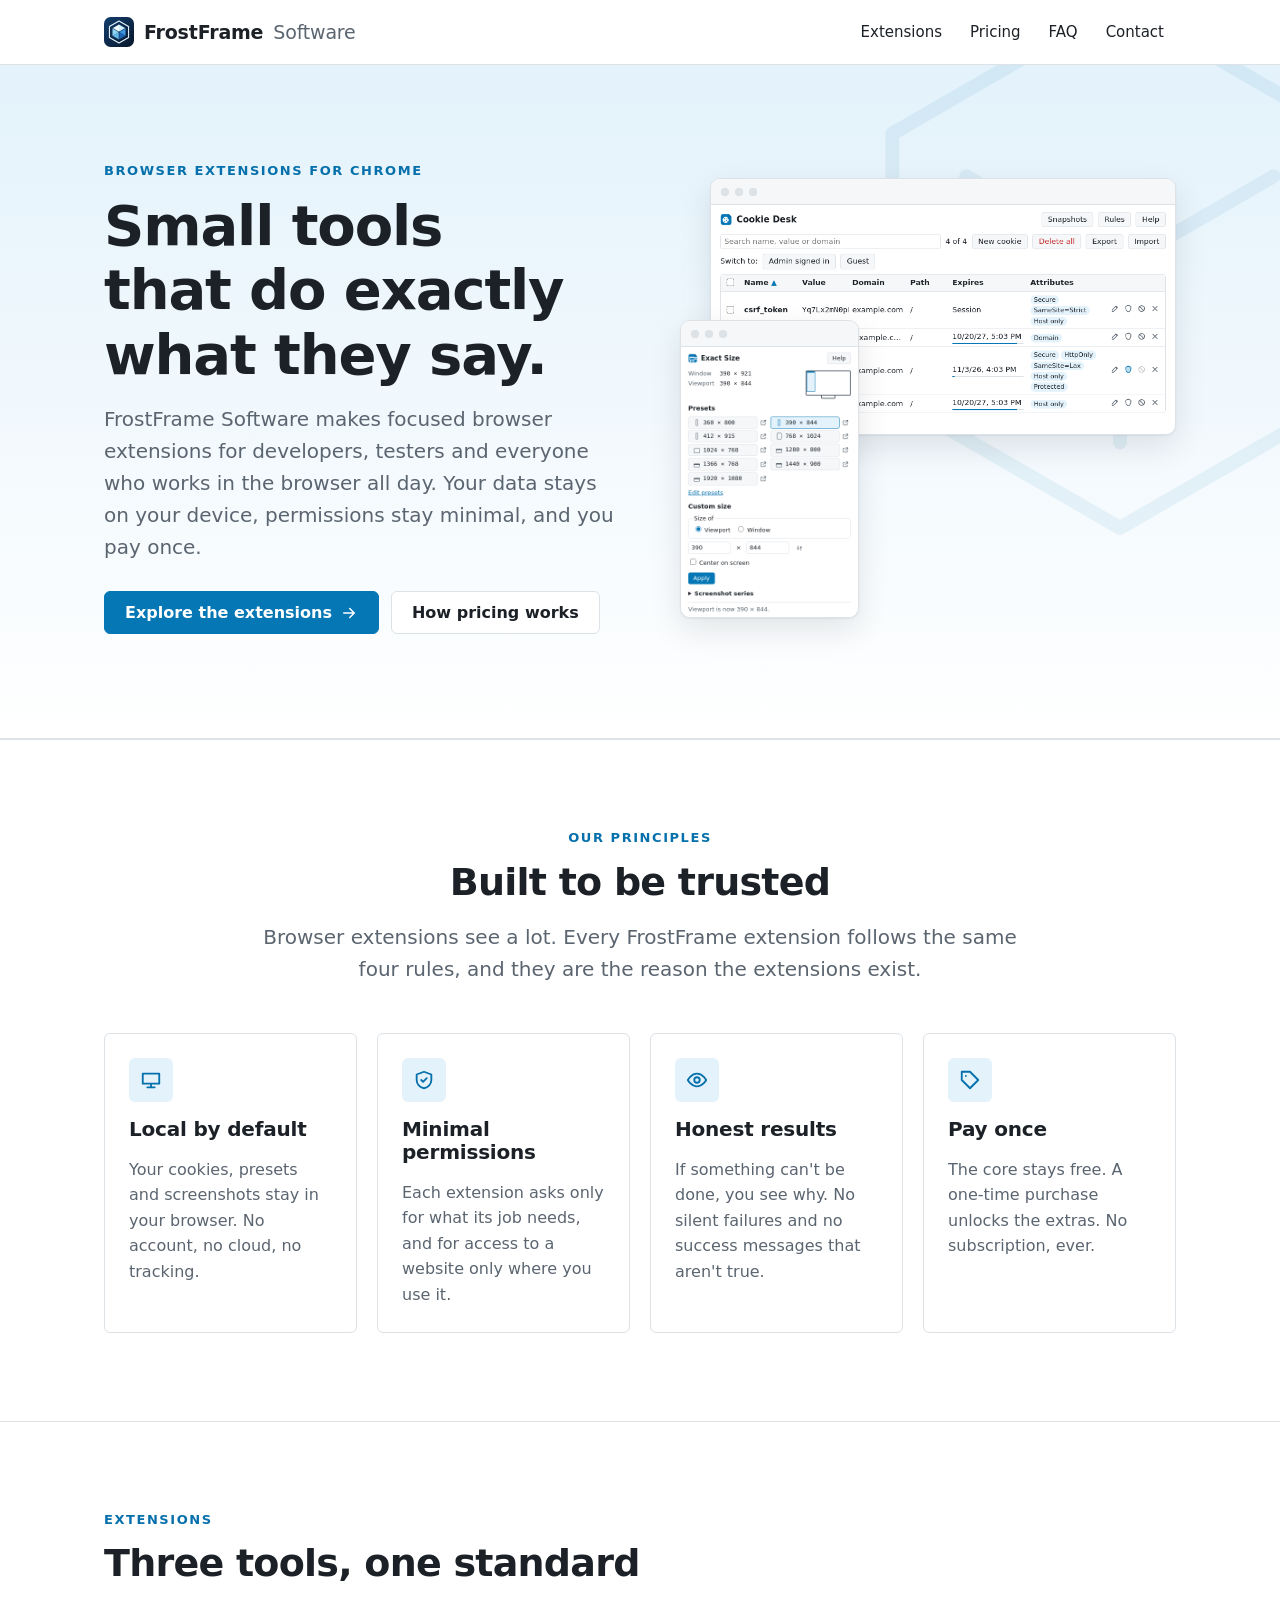
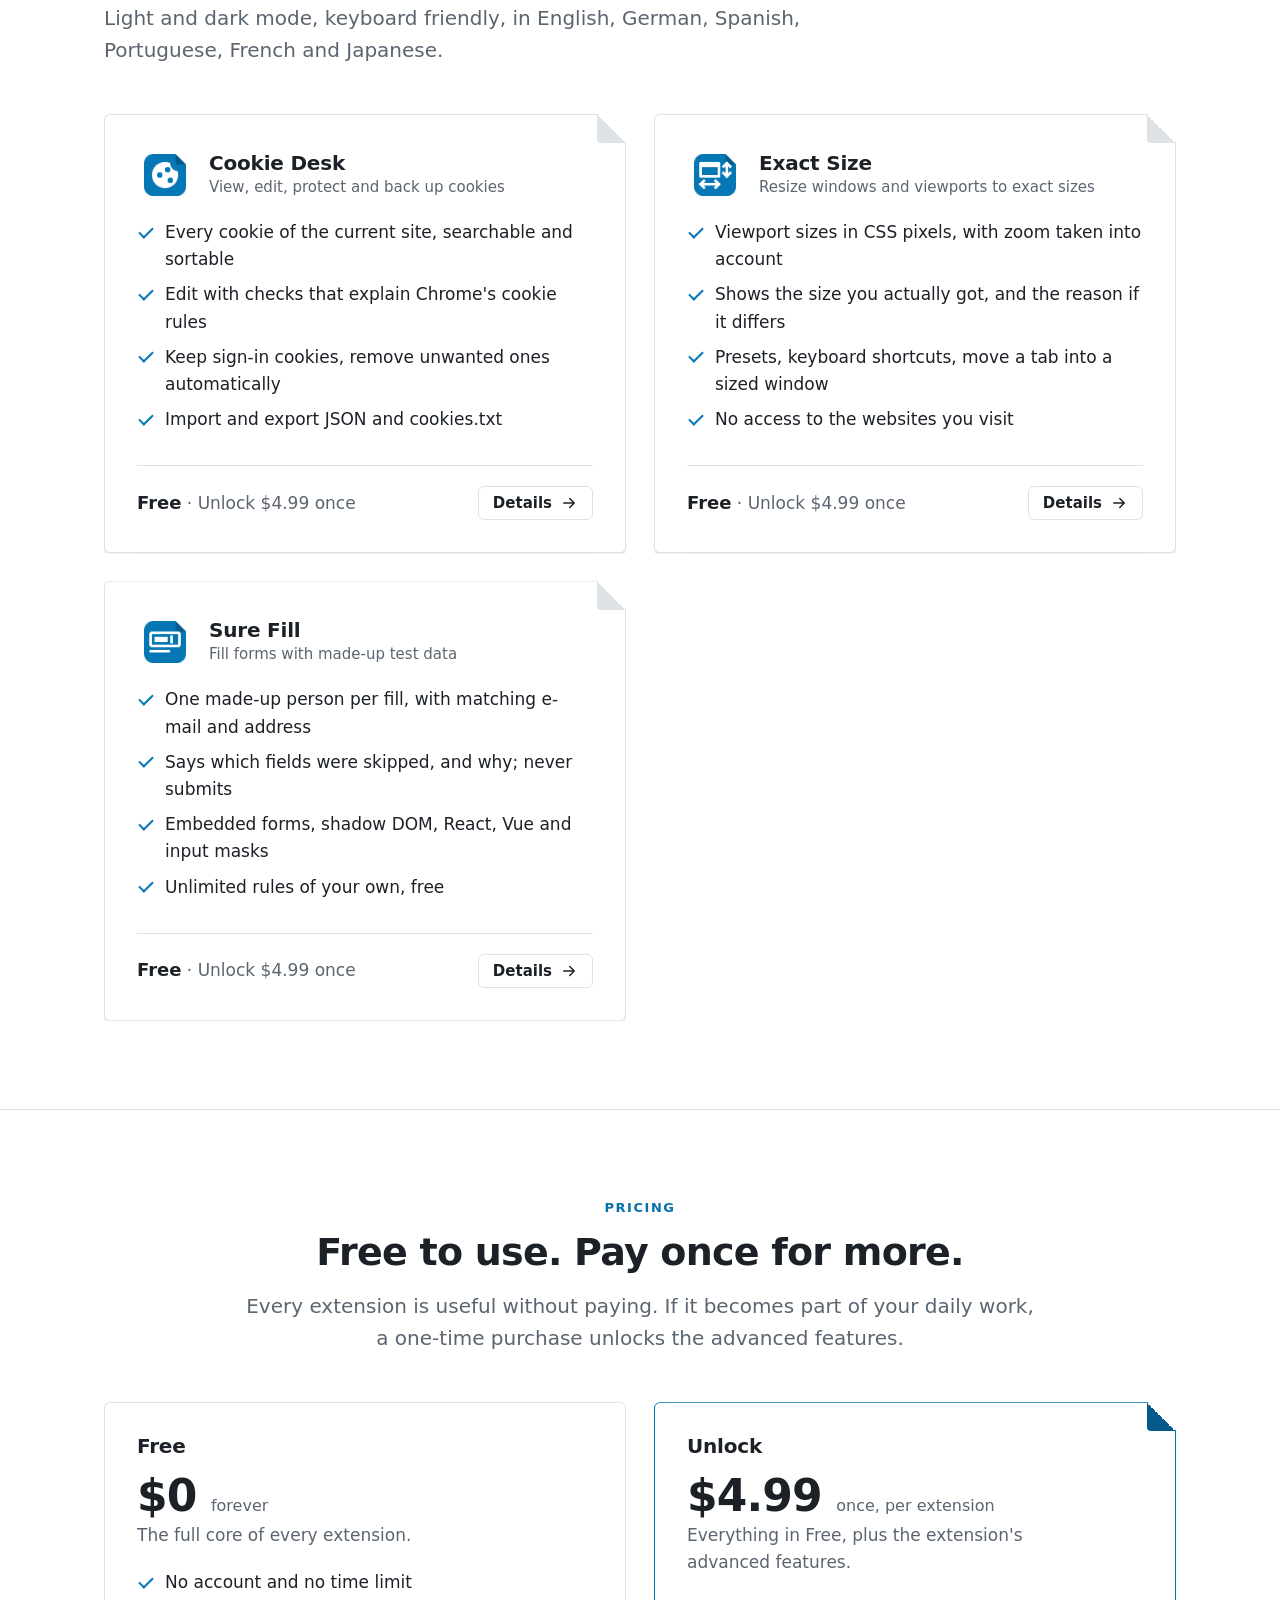
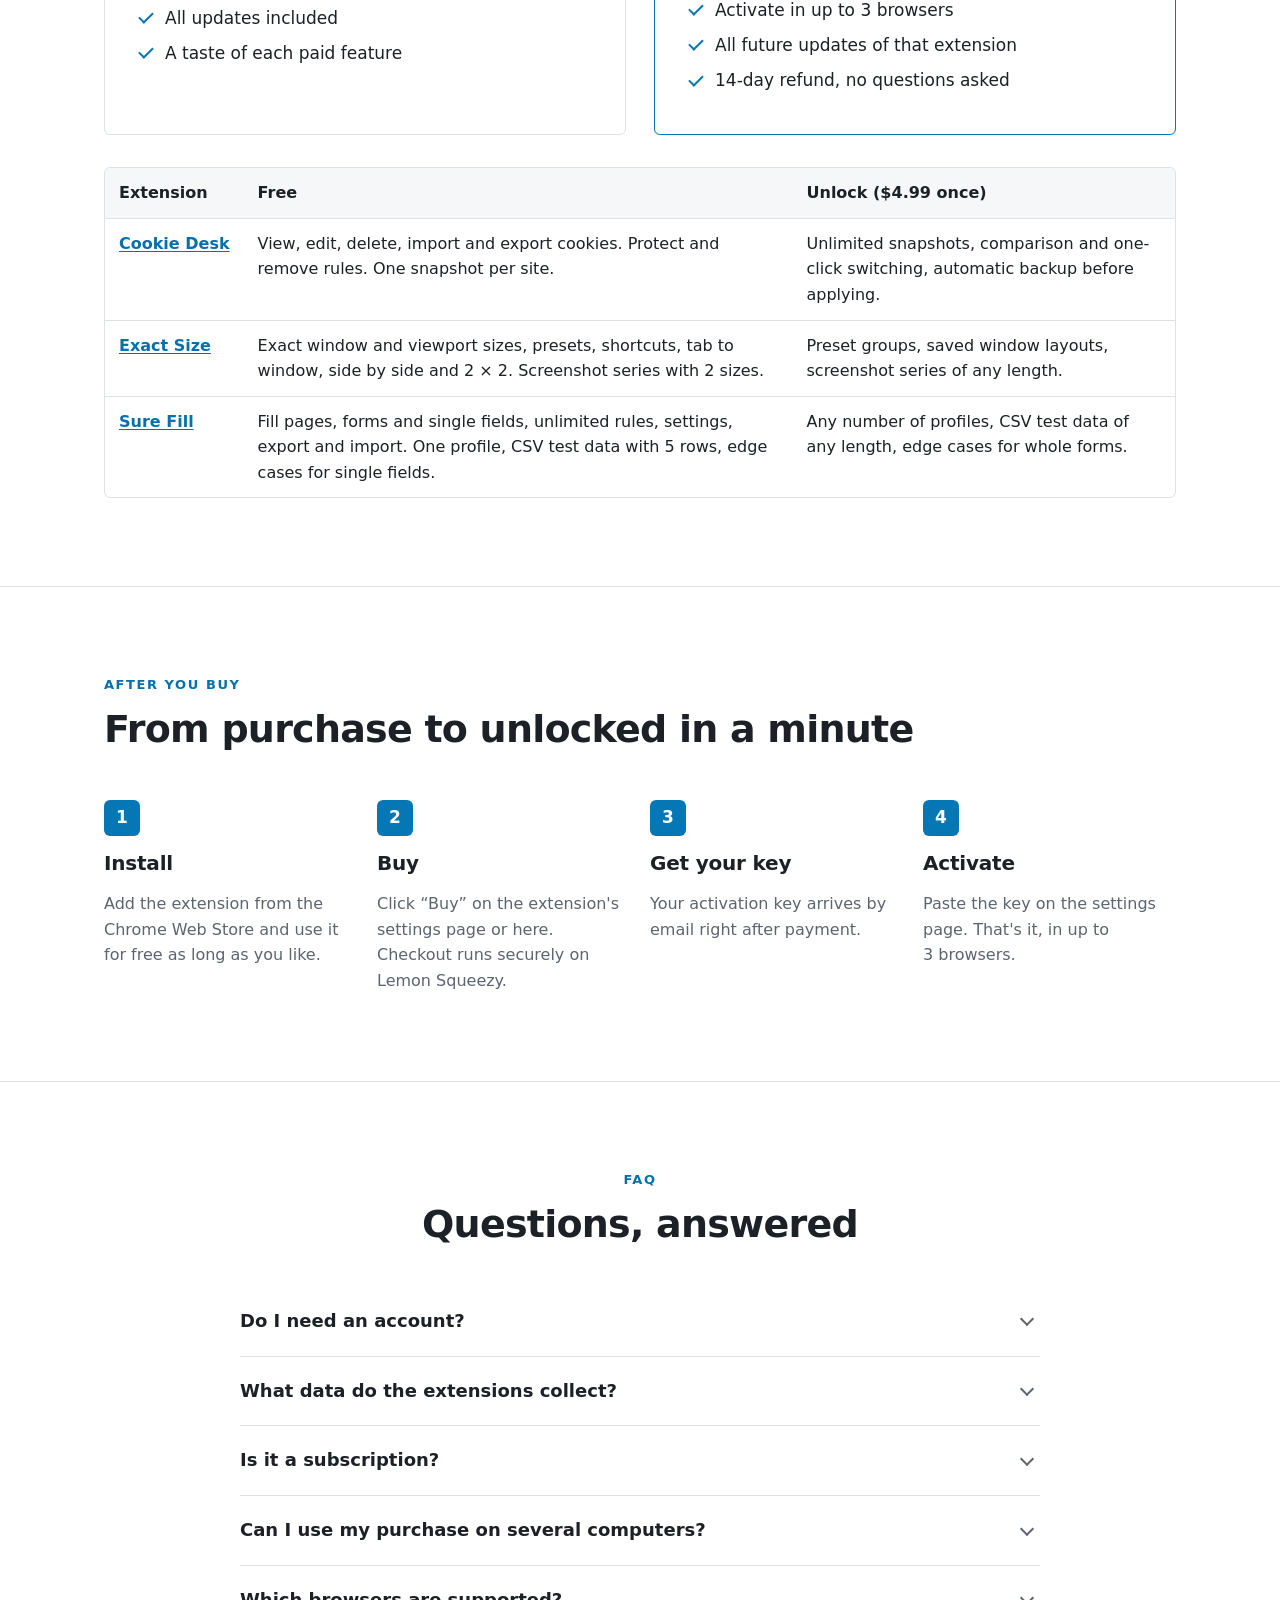
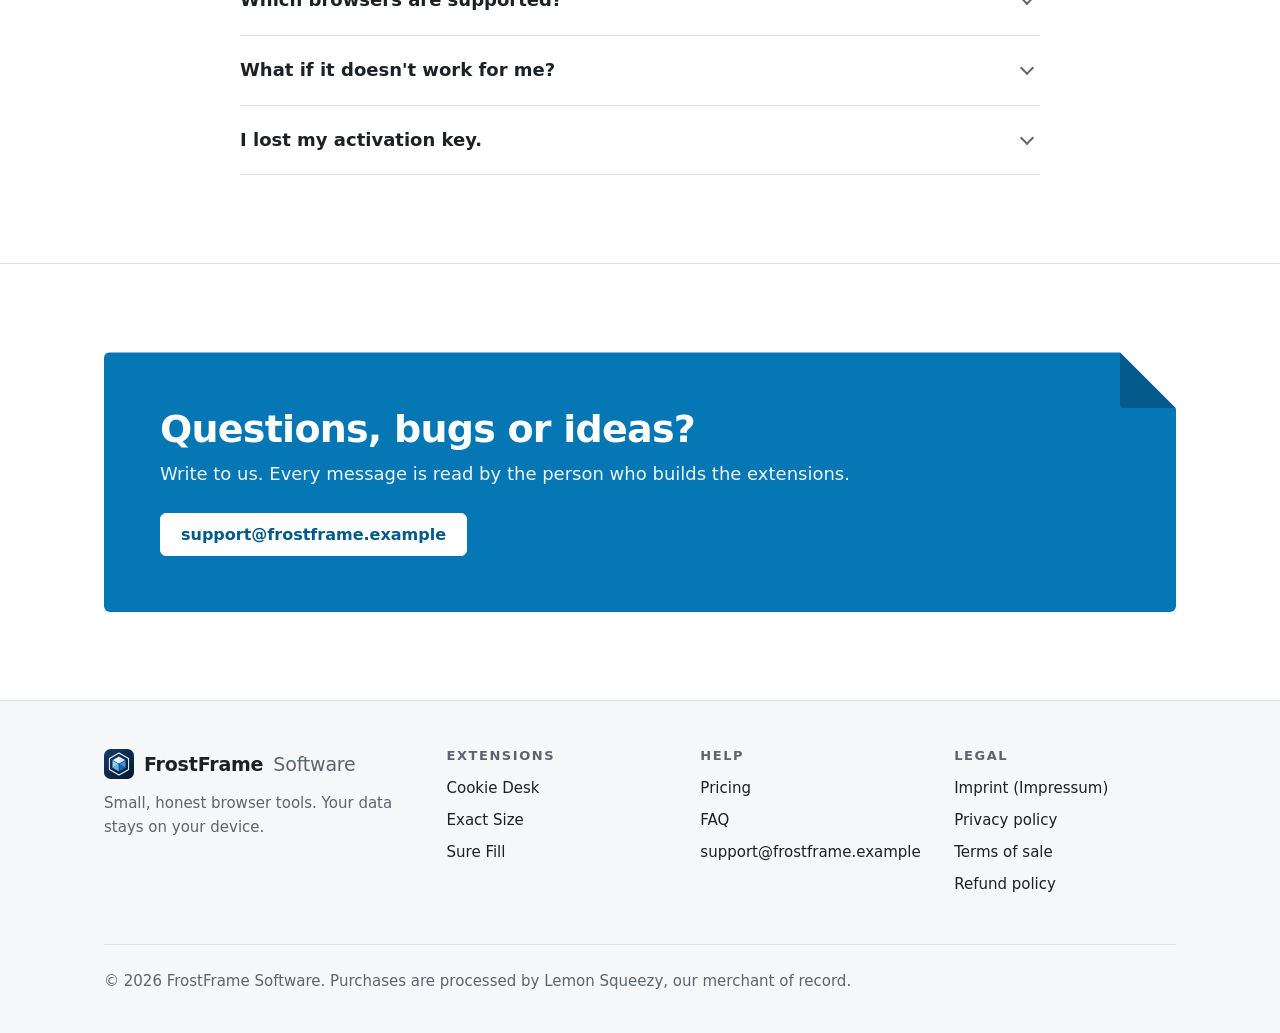
==== commit fd5a5ca7: "Startseite ohne Hinweistexte, Tabelle bereinigt Co-Authored-By: Claude Opus 5.5 <noreply@anthropic.c" ====
--- a/index.html
+++ b/index.html
@@ -73,7 +73,7 @@
   <div class="wrap">
     <span class="kicker">Extensions</span>
     <h2>Three tools, one standard</h2>
-    <p class="lead">Built for Manifest V3 from the first line. Light and dark mode, keyboard friendly, in English, German, Spanish, Portuguese, French and Japanese.</p>
+    <p class="lead">Light and dark mode, keyboard friendly, in English, German, Spanish, Portuguese, French and Japanese.</p>
     <div class="products">
       <article class="product folded">
         <div class="product-head"><img src="assets/icons/cookie-desk.png" alt="" width="56" height="56">
@@ -164,7 +164,6 @@
         </tbody>
       </table>
     </div>
-    <p class="note">Prices in US dollars. Taxes are added at checkout where they apply. Our reseller <a href="https://www.lemonsqueezy.com/">Lemon Squeezy</a> is the merchant of record for all orders and handles payment, VAT and invoices. See the <a href="terms.html">terms of sale</a>.</p>
   </div>
 </section>
 
@@ -249,7 +248,7 @@
         <li><a href="terms.html#refunds">Refund policy</a></li>
       </ul>
     </nav>
-    <p class="legal-line">© 2026 FrostFrame Software. Purchases are processed by Lemon Squeezy, our merchant of record. Chrome is a trademark of Google LLC.</p>
+    <p class="legal-line">© 2026 FrostFrame Software. Purchases are processed by Lemon Squeezy, our merchant of record.</p>
   </div>
 </footer>
 </body>
--- a/assets/site.css
+++ b/assets/site.css
@@ -151,11 +151,11 @@
 .table { width: 100%; border-collapse: collapse; margin-top: 32px; font-size: 16px; }
 .table th, .table td { text-align: left; padding: 12px 14px; border-bottom: 1px solid var(--line); vertical-align: top; }
 .table th { font-weight: 650; }
+.table tbody th { white-space: nowrap; }
 .table thead th { background: var(--surface); }
 .table-scroll { overflow-x: auto; border: 1px solid var(--line); border-radius: var(--radius); margin-top: 32px; }
 .table-scroll .table { margin: 0; }
-.table-scroll tr:last-child td { border-bottom: 0; }
-.note { margin-top: 20px; font-size: 15px; color: var(--text-muted); }
+.table-scroll tbody tr:last-child > * { border-bottom: 0; }
 
 /* Ablauf */
 .steps { display: grid; grid-template-columns: repeat(4, 1fr); gap: 20px; margin: 48px 0 0; padding: 0; list-style: none; counter-reset: step; }
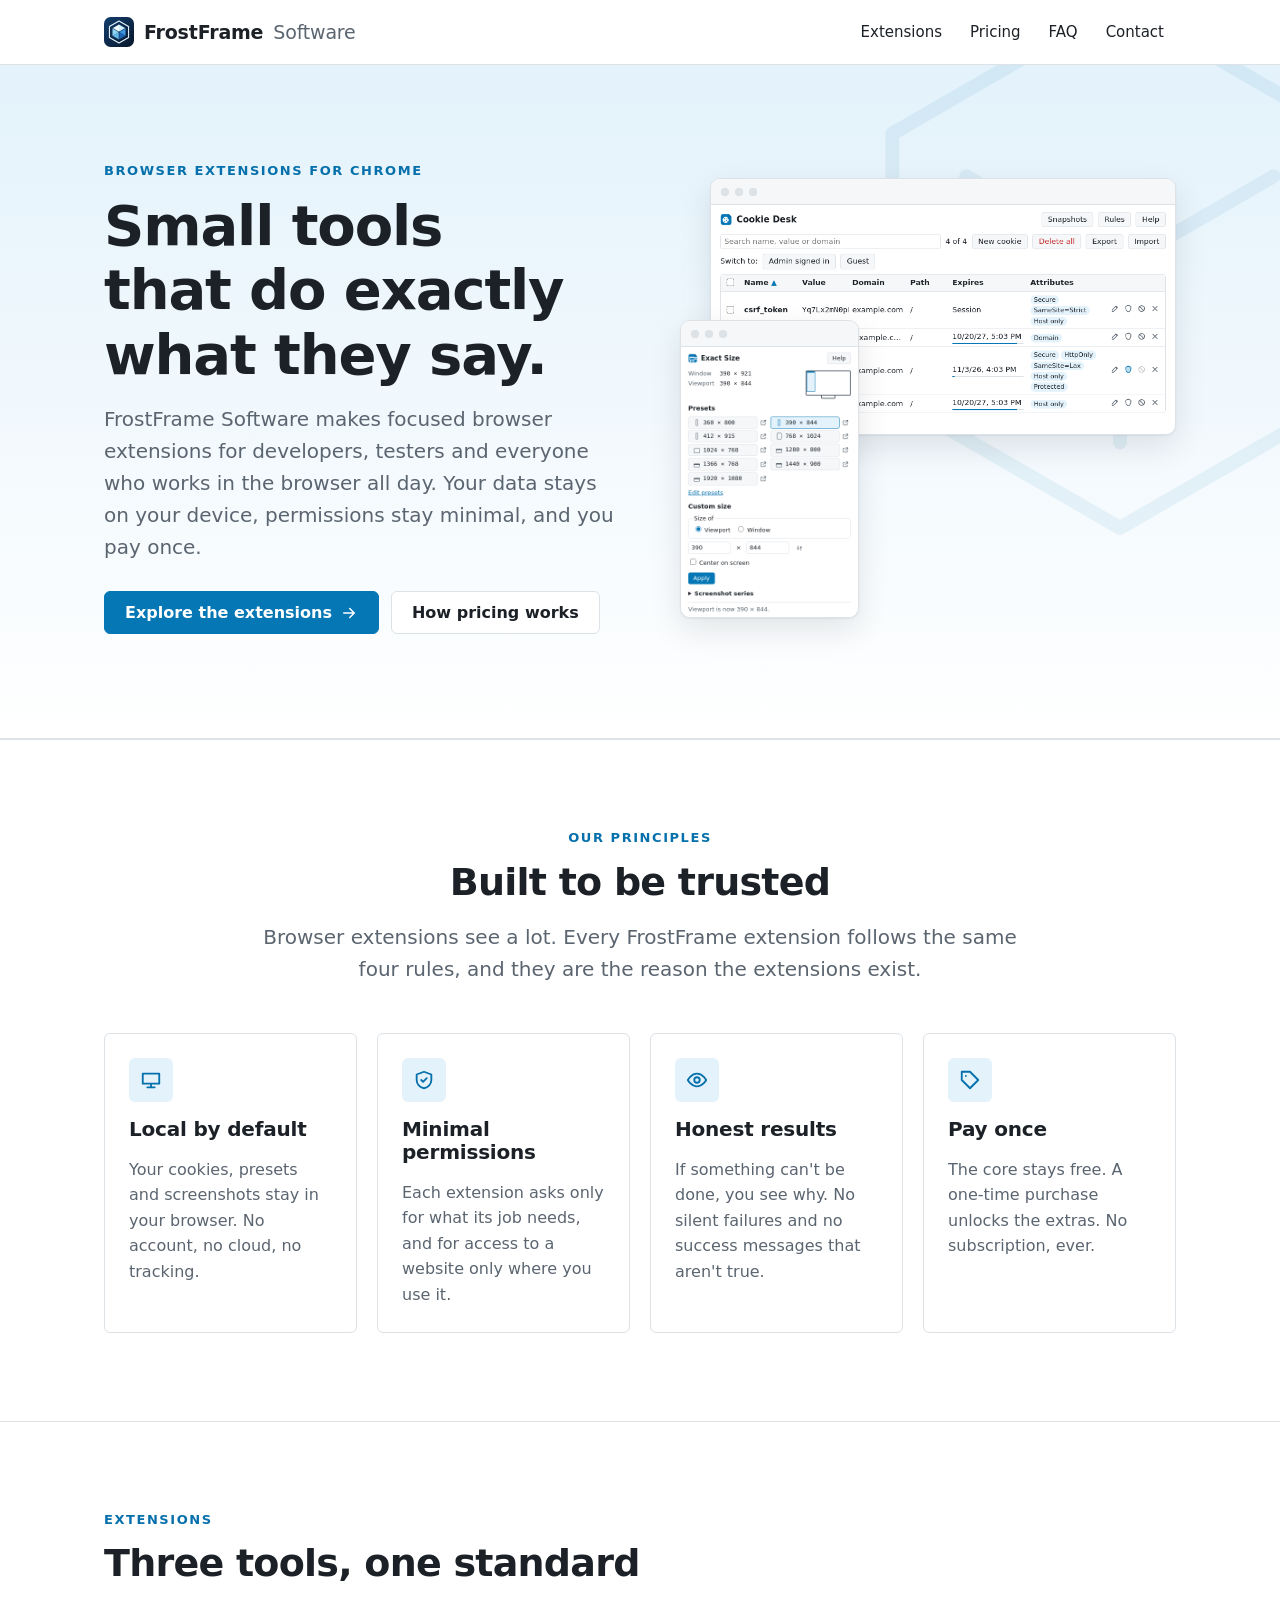
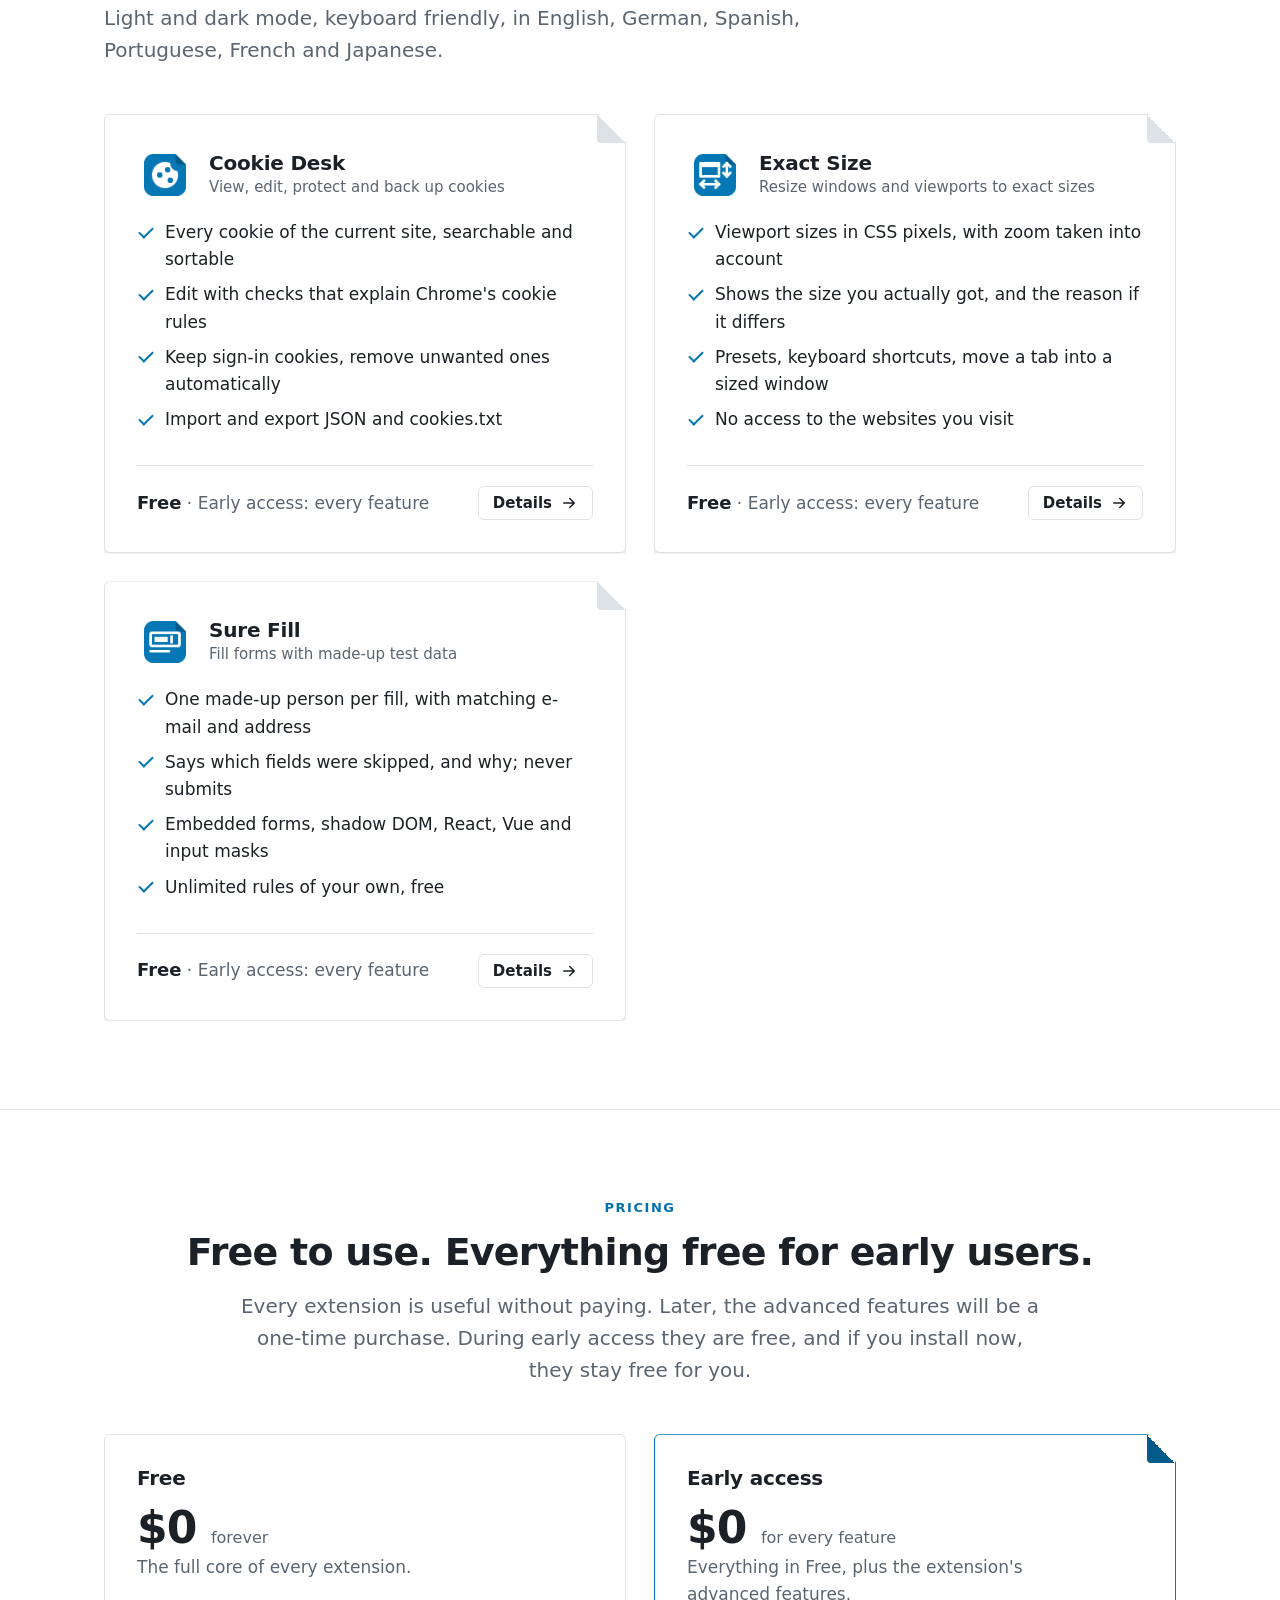
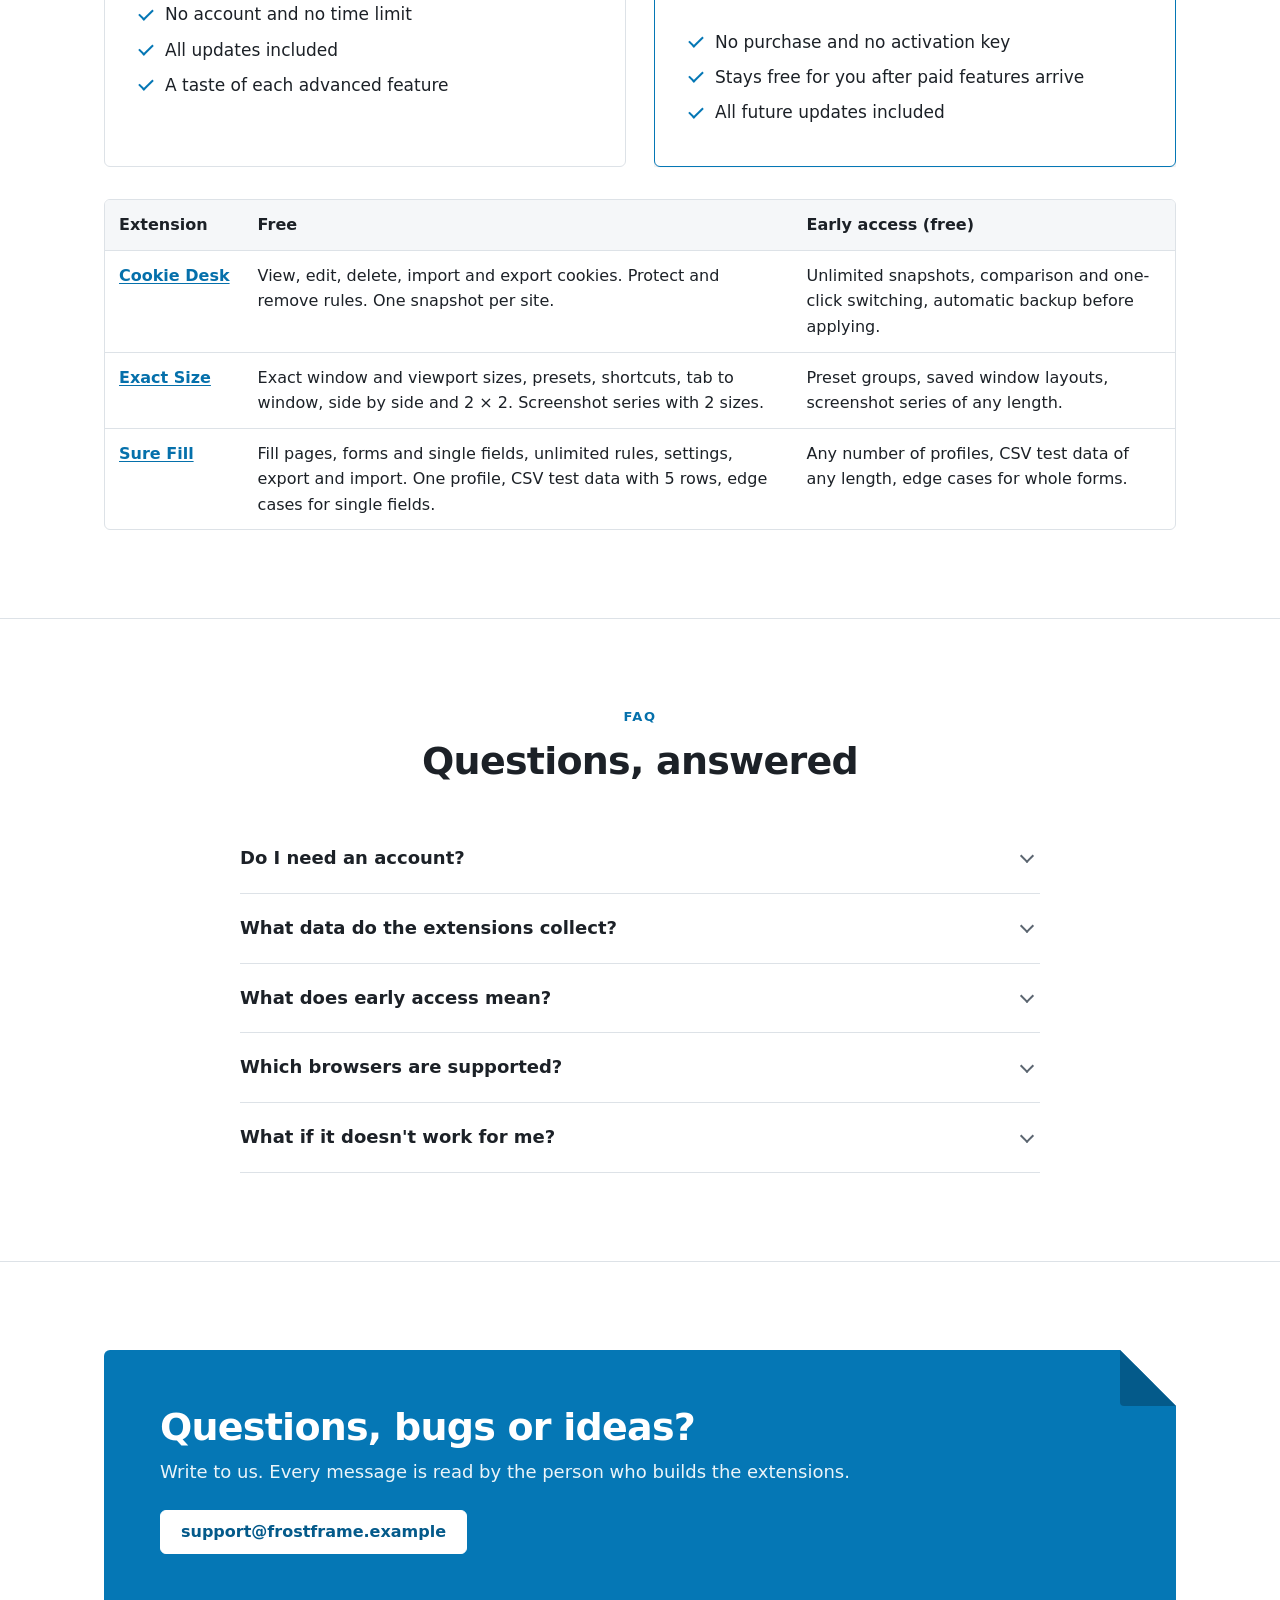
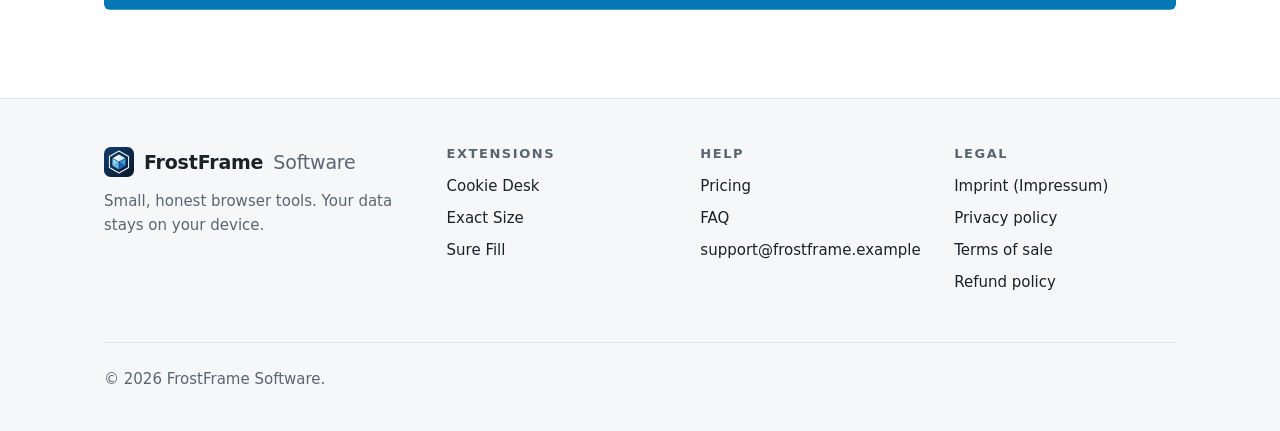
==== commit 67b82327: "Frühzugang: alle Funktionen kostenlos, Kauf ausgeblendet Co-Authored-By: Claude Opus 5.5 <noreply@an" ====
--- a/index.html
+++ b/index.html
@@ -85,7 +85,7 @@
           <li>Keep sign-in cookies, remove unwanted ones automatically</li>
           <li>Import and export JSON and cookies.txt</li>
         </ul>
-        <div class="price"><span><strong>Free</strong> <span class="muted">· Unlock $4.99 once</span></span>
+        <div class="price"><span><strong>Free</strong> <span class="muted">· Early access: every feature</span></span>
           <a class="button small" href="cookie-desk.html">Details <svg viewBox="0 0 24 24" aria-hidden="true"><path d="M5 12h14m-6-6 6 6-6 6"/></svg></a></div>
       </article>
       <article class="product folded">
@@ -98,7 +98,7 @@
           <li>Presets, keyboard shortcuts, move a tab into a sized window</li>
           <li>No access to the websites you visit</li>
         </ul>
-        <div class="price"><span><strong>Free</strong> <span class="muted">· Unlock $4.99 once</span></span>
+        <div class="price"><span><strong>Free</strong> <span class="muted">· Early access: every feature</span></span>
           <a class="button small" href="exact-size.html">Details <svg viewBox="0 0 24 24" aria-hidden="true"><path d="M5 12h14m-6-6 6 6-6 6"/></svg></a></div>
       </article>
       <article class="product folded">
@@ -111,7 +111,7 @@
           <li>Embedded forms, shadow DOM, React, Vue and input masks</li>
           <li>Unlimited rules of your own, free</li>
         </ul>
-        <div class="price"><span><strong>Free</strong> <span class="muted">· Unlock $4.99 once</span></span>
+        <div class="price"><span><strong>Free</strong> <span class="muted">· Early access: every feature</span></span>
           <a class="button small" href="sure-fill.html">Details <svg viewBox="0 0 24 24" aria-hidden="true"><path d="M5 12h14m-6-6 6 6-6 6"/></svg></a></div>
       </article>
     </div>
@@ -122,8 +122,8 @@
   <div class="wrap">
     <div class="center">
       <span class="kicker">Pricing</span>
-      <h2>Free to use. Pay once for more.</h2>
-      <p class="lead">Every extension is useful without paying. If it becomes part of your daily work, a one-time purchase unlocks the advanced features.</p>
+      <h2>Free to use. Everything free for early users.</h2>
+      <p class="lead">Every extension is useful without paying. Later, the advanced features will be a one-time purchase. During early access they are free, and if you install now, they stay free for you.</p>
     </div>
     <div class="pricing">
       <div class="plan">
@@ -133,52 +133,39 @@
         <ul>
           <li>No account and no time limit</li>
           <li>All updates included</li>
-          <li>A taste of each paid feature</li>
+          <li>A taste of each advanced feature</li>
         </ul>
       </div>
       <div class="plan featured folded">
-        <h3>Unlock</h3>
-        <p class="amount">$4.99 <small>once, per extension</small></p>
-        <!-- PLACEHOLDER: Preis, Aktivierungslimit (3) und Erstattungsfrist (14 Tage) -->
+        <h3>Early access</h3>
+        <p class="amount">$0 <small>for every feature</small></p>
         <p class="muted">Everything in Free, plus the extension's advanced features.</p>
         <ul>
-          <li>Activate in up to 3 browsers</li>
-          <li>All future updates of that extension</li>
-          <li>14-day refund, no questions asked</li>
+          <li>No purchase and no activation key</li>
+          <li>Stays free for you after paid features arrive</li>
+          <li>All future updates included</li>
         </ul>
       </div>
     </div>
     <div class="table-scroll">
       <table class="table">
-        <thead><tr><th scope="col">Extension</th><th scope="col">Free</th><th scope="col">Unlock ($4.99 once)</th></tr></thead>
+        <thead><tr><th scope="col">Extension</th><th scope="col">Free</th><th scope="col">Early access (free)</th></tr></thead>
         <tbody>
           <tr><th scope="row"><a href="cookie-desk.html">Cookie Desk</a></th>
             <td data-label="Free">View, edit, delete, import and export cookies. Protect and remove rules. One snapshot per site.</td>
-            <td data-label="Unlock ($4.99 once)">Unlimited snapshots, comparison and one-click switching, automatic backup before applying.</td></tr>
+            <td data-label="Early access (free)">Unlimited snapshots, comparison and one-click switching, automatic backup before applying.</td></tr>
           <tr><th scope="row"><a href="exact-size.html">Exact Size</a></th>
             <td data-label="Free">Exact window and viewport sizes, presets, shortcuts, tab to window, side by side and 2 × 2. Screenshot series with 2 sizes.</td>
-            <td data-label="Unlock ($4.99 once)">Preset groups, saved window layouts, screenshot series of any length.</td></tr>
+            <td data-label="Early access (free)">Preset groups, saved window layouts, screenshot series of any length.</td></tr>
           <tr><th scope="row"><a href="sure-fill.html">Sure Fill</a></th>
             <td data-label="Free">Fill pages, forms and single fields, unlimited rules, settings, export and import. One profile, CSV test data with 5 rows, edge cases for single fields.</td>
-            <td data-label="Unlock ($4.99 once)">Any number of profiles, CSV test data of any length, edge cases for whole forms.</td></tr>
+            <td data-label="Early access (free)">Any number of profiles, CSV test data of any length, edge cases for whole forms.</td></tr>
         </tbody>
       </table>
     </div>
   </div>
 </section>
 
-<section id="how">
-  <div class="wrap">
-    <span class="kicker">After you buy</span>
-    <h2>From purchase to unlocked in a minute</h2>
-    <ol class="steps">
-      <li><h3>Install</h3><p>Add the extension from the Chrome Web Store and use it for free as long as you like.</p></li>
-      <li><h3>Buy</h3><p>Click “Buy” on the extension's settings page or here. Checkout runs securely on Lemon Squeezy.</p></li>
-      <li><h3>Get your key</h3><p>Your activation key arrives by email right after payment.</p></li>
-      <li><h3>Activate</h3><p>Paste the key on the settings page. That's it, in up to 3 browsers.</p></li>
-    </ol>
-  </div>
-</section>
 
 <section id="faq">
   <div class="wrap">
@@ -188,19 +175,15 @@
     </div>
     <div class="faq">
       <details><summary>Do I need an account?</summary>
-        <p>No. The extensions work without signing up. For a purchase you only enter an email address at checkout, so we can send you the activation key.</p></details>
+        <p>No. The extensions work without signing up.</p></details>
       <details><summary>What data do the extensions collect?</summary>
-        <p>None. Everything the extensions work with stays in your browser. The only network request is the activation of a purchase, which sends your key to Lemon Squeezy to check it. Details per extension are in the <a href="privacy.html">privacy policy</a>.</p></details>
-      <details><summary>Is it a subscription?</summary>
-        <p>No. You pay once per extension and keep the unlocked features, including future updates of that extension.</p></details>
-      <details><summary>Can I use my purchase on several computers?</summary>
-        <p>Yes, one key activates up to 3 browsers. If you use Chrome sync, the unlock also follows you to your other Chrome browsers. Need more? Write to us.</p></details>
+        <p>None. Everything the extensions work with stays in your browser. During early access they make no network requests at all. Details per extension are in the <a href="privacy.html">privacy policy</a>.</p></details>
+      <details><summary>What does early access mean?</summary>
+        <p>The extensions are new, so every feature is free for now. Later, the advanced features will become a one-time purchase per extension, never a subscription. If you install during early access, you keep them for free, including future updates.</p></details>
       <details><summary>Which browsers are supported?</summary>
         <p>The extensions are built and tested for Google Chrome on Windows, macOS and Linux. Other Chromium-based browsers that install from the Chrome Web Store often work too, but we don't test them.</p></details>
       <details><summary>What if it doesn't work for me?</summary>
-        <p>Write to us first, we're happy to help. If it still isn't right for you, you get your money back within 14 days of purchase, no questions asked. See the <a href="terms.html#refunds">refund policy</a>.</p></details>
-      <details><summary>I lost my activation key.</summary>
-        <p>It is in the order email from Lemon Squeezy. You can also look up your orders on Lemon Squeezy with your email address, or write to us.</p></details>
+        <p>Write to us, we're happy to help. Every message is read by the person who builds the extensions.</p></details>
     </div>
   </div>
 </section>
@@ -248,7 +231,7 @@
         <li><a href="terms.html#refunds">Refund policy</a></li>
       </ul>
     </nav>
-    <p class="legal-line">© 2026 FrostFrame Software. Purchases are processed by Lemon Squeezy, our merchant of record.</p>
+    <p class="legal-line">© 2026 FrostFrame Software.</p>
   </div>
 </footer>
 </body>
--- a/assets/site.css
+++ b/assets/site.css
@@ -173,6 +173,7 @@
 .faq details p { color: var(--text-muted); margin: 0 0 20px; }
 
 /* Kontaktband in der Markenfarbe, mit Falz wie die Promo-Kachel */
+.note { margin-top: 20px; font-size: 15px; color: var(--text-muted); }
 .band { background: var(--accent); color: var(--on-accent); border-radius: var(--radius); padding: 56px; display: flex; flex-wrap: wrap; align-items: center; justify-content: space-between; gap: 24px; --fold: 56px; --fold-color: var(--accent-hover); }
 .band h2 { margin: 0 0 8px; }
 .band p { margin: 0; opacity: 0.92; font-size: 18px; }
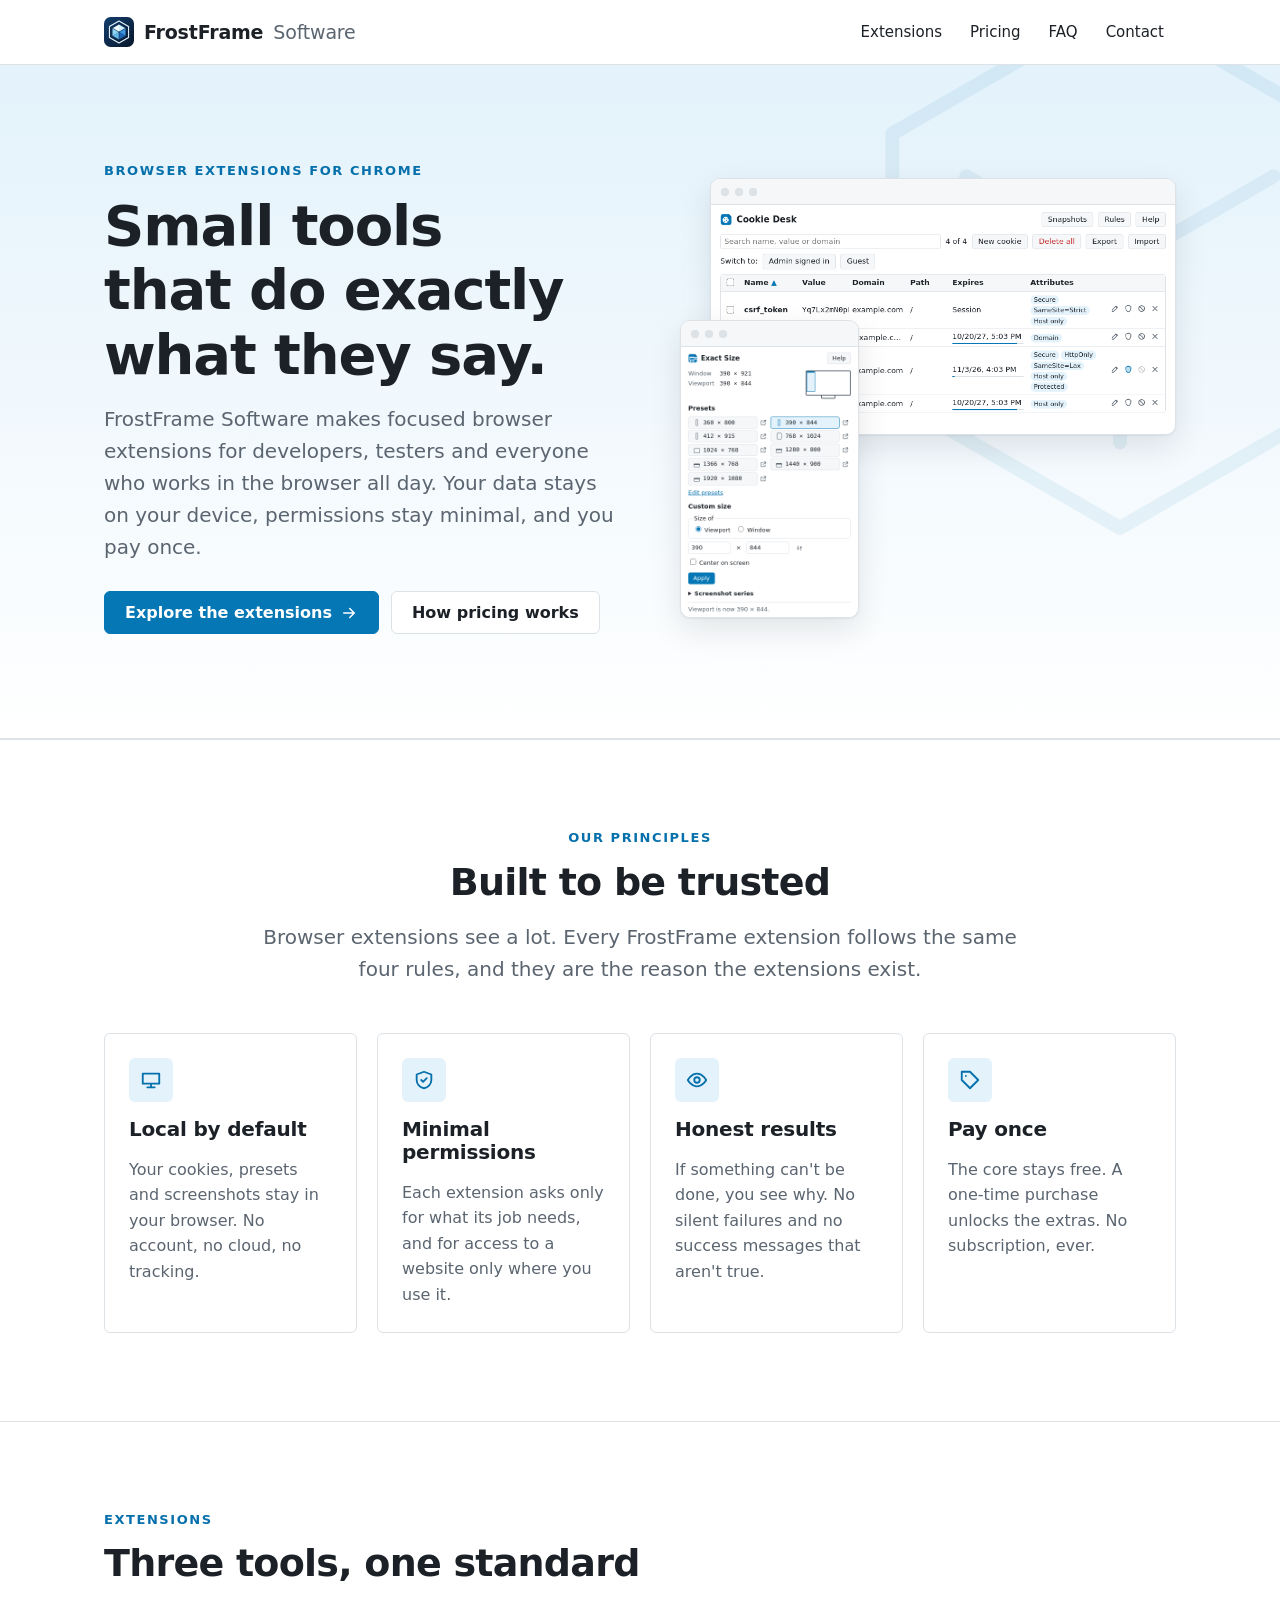
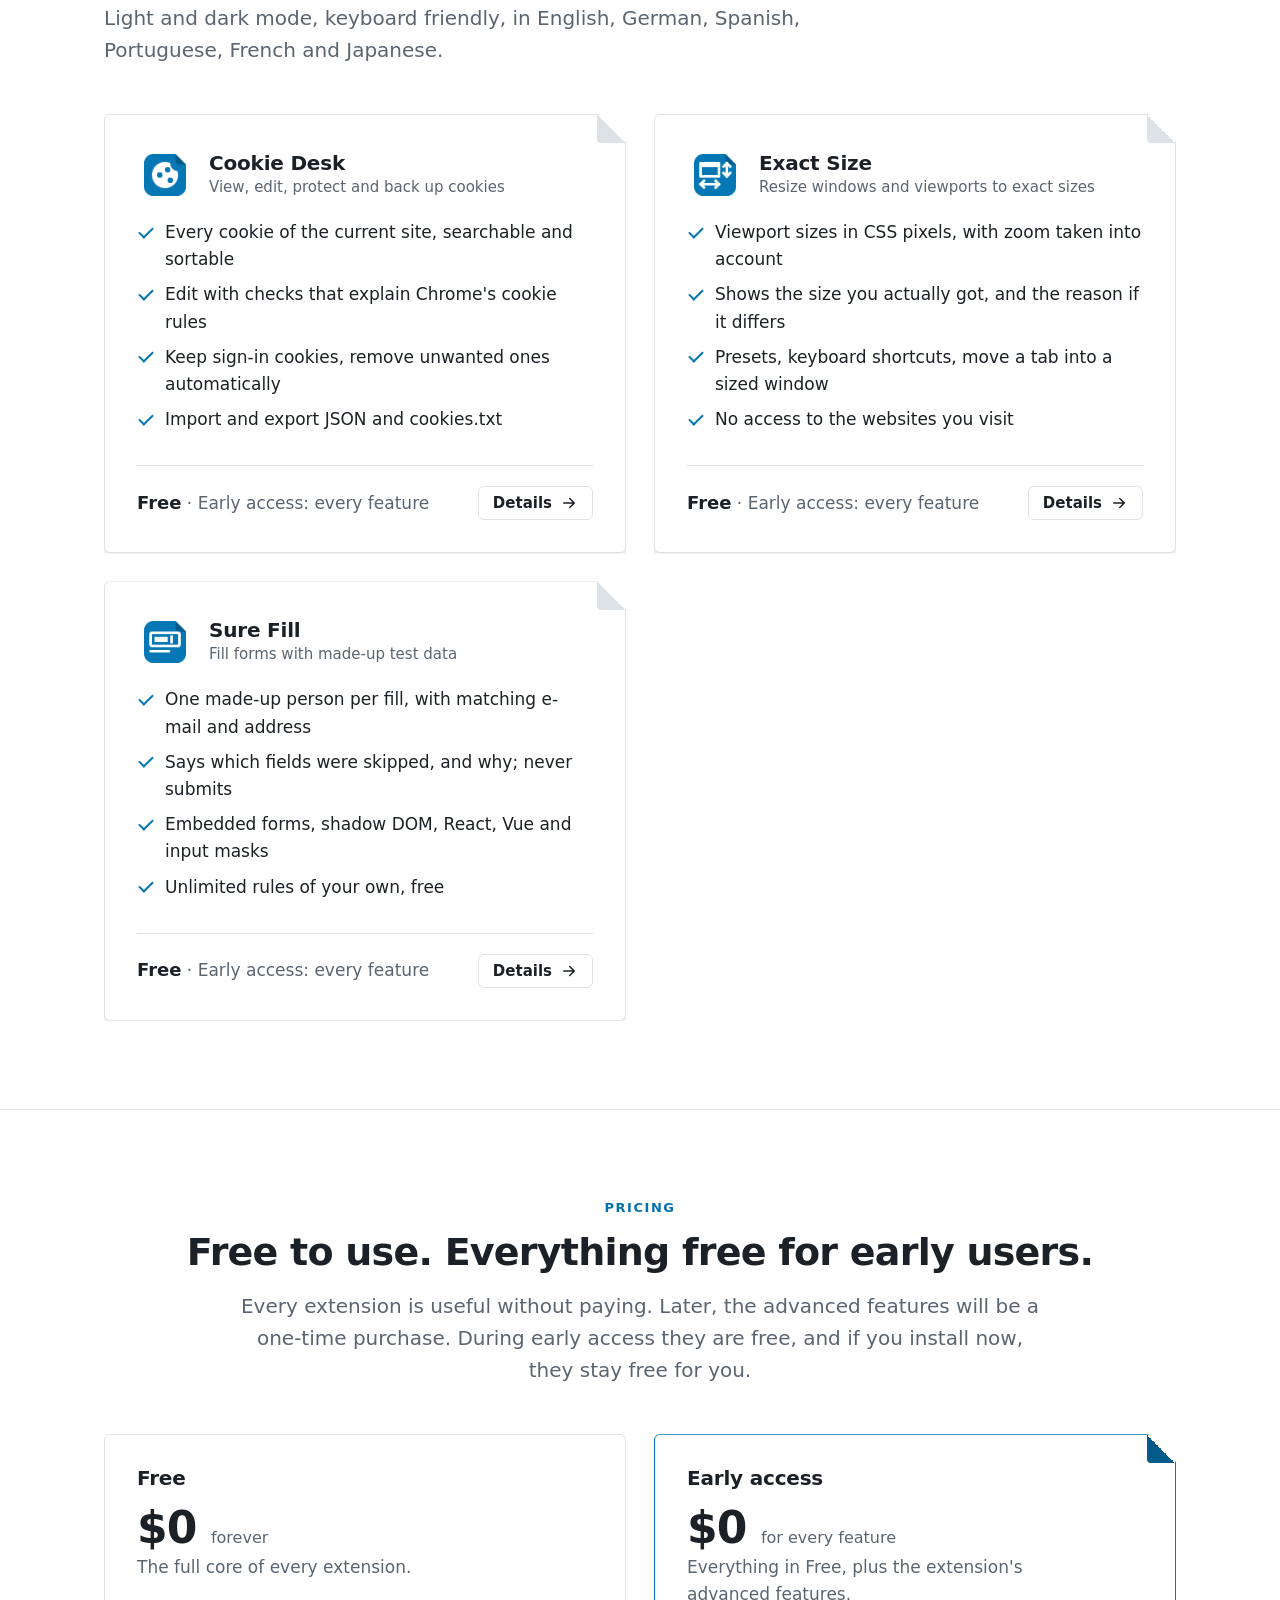
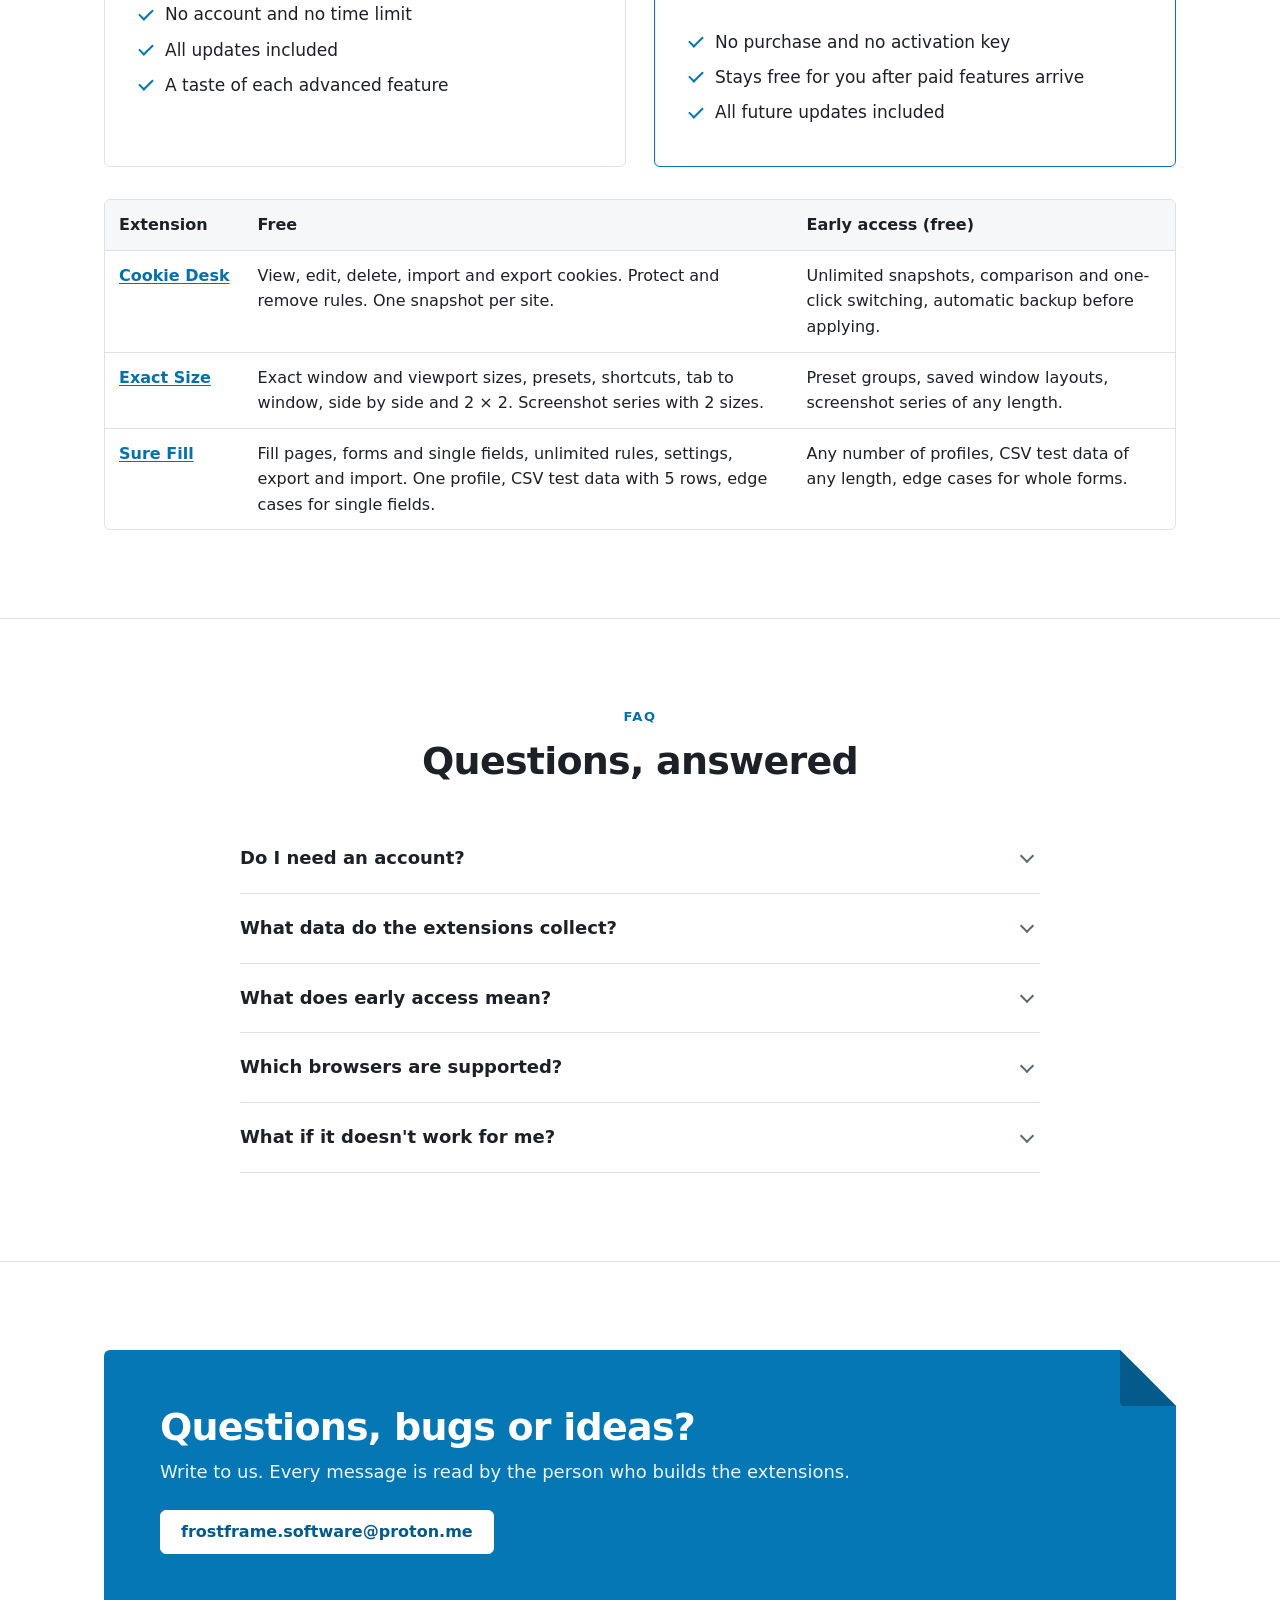
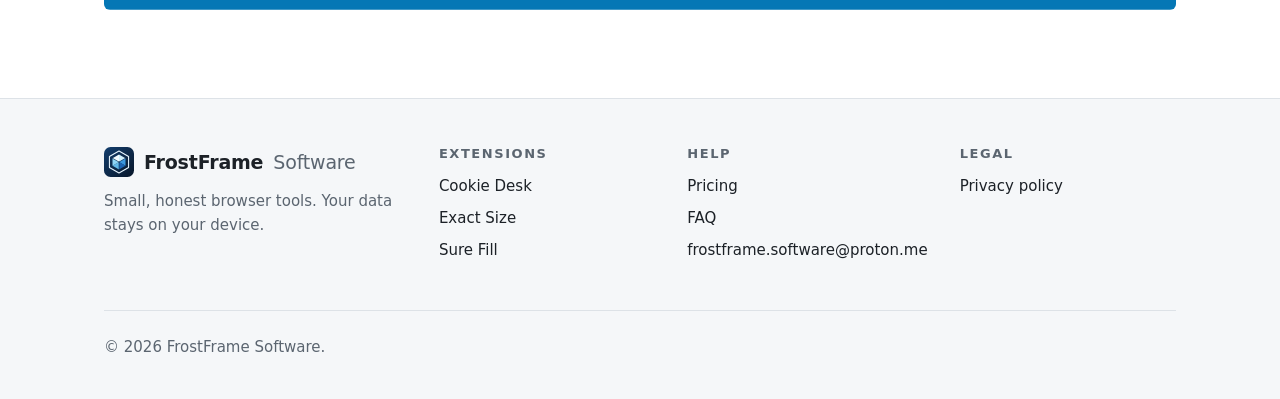
==== commit eb2dafcb: "Frühzugang: Verantwortlicher und Support-Adresse, Impressum und Verkaufsbedingungen vorerst offline " ====
--- a/index.html
+++ b/index.html
@@ -195,7 +195,7 @@
         <h2>Questions, bugs or ideas?</h2>
         <p>Write to us. Every message is read by the person who builds the extensions.</p>
       </div>
-      <a class="button" href="mailto:support@frostframe.example">support@frostframe.example</a><!-- PLACEHOLDER: Support-E-Mail -->
+      <a class="button" href="mailto:frostframe.software@proton.me">frostframe.software@proton.me</a>
     </div>
   </div>
 </section>
@@ -219,16 +219,13 @@
       <ul>
         <li><a href="index.html#pricing">Pricing</a></li>
         <li><a href="index.html#faq">FAQ</a></li>
-        <li><a href="mailto:support@frostframe.example">support@frostframe.example</a><!-- PLACEHOLDER: Support-E-Mail --></li>
+        <li><a href="mailto:frostframe.software@proton.me">frostframe.software@proton.me</a></li>
       </ul>
     </nav>
     <nav aria-label="Legal">
       <h2>Legal</h2>
       <ul>
-        <li><a href="imprint.html" hreflang="de">Imprint (Impressum)</a></li>
         <li><a href="privacy.html">Privacy policy</a></li>
-        <li><a href="terms.html">Terms of sale</a></li>
-        <li><a href="terms.html#refunds">Refund policy</a></li>
       </ul>
     </nav>
     <p class="legal-line">© 2026 FrostFrame Software.</p>
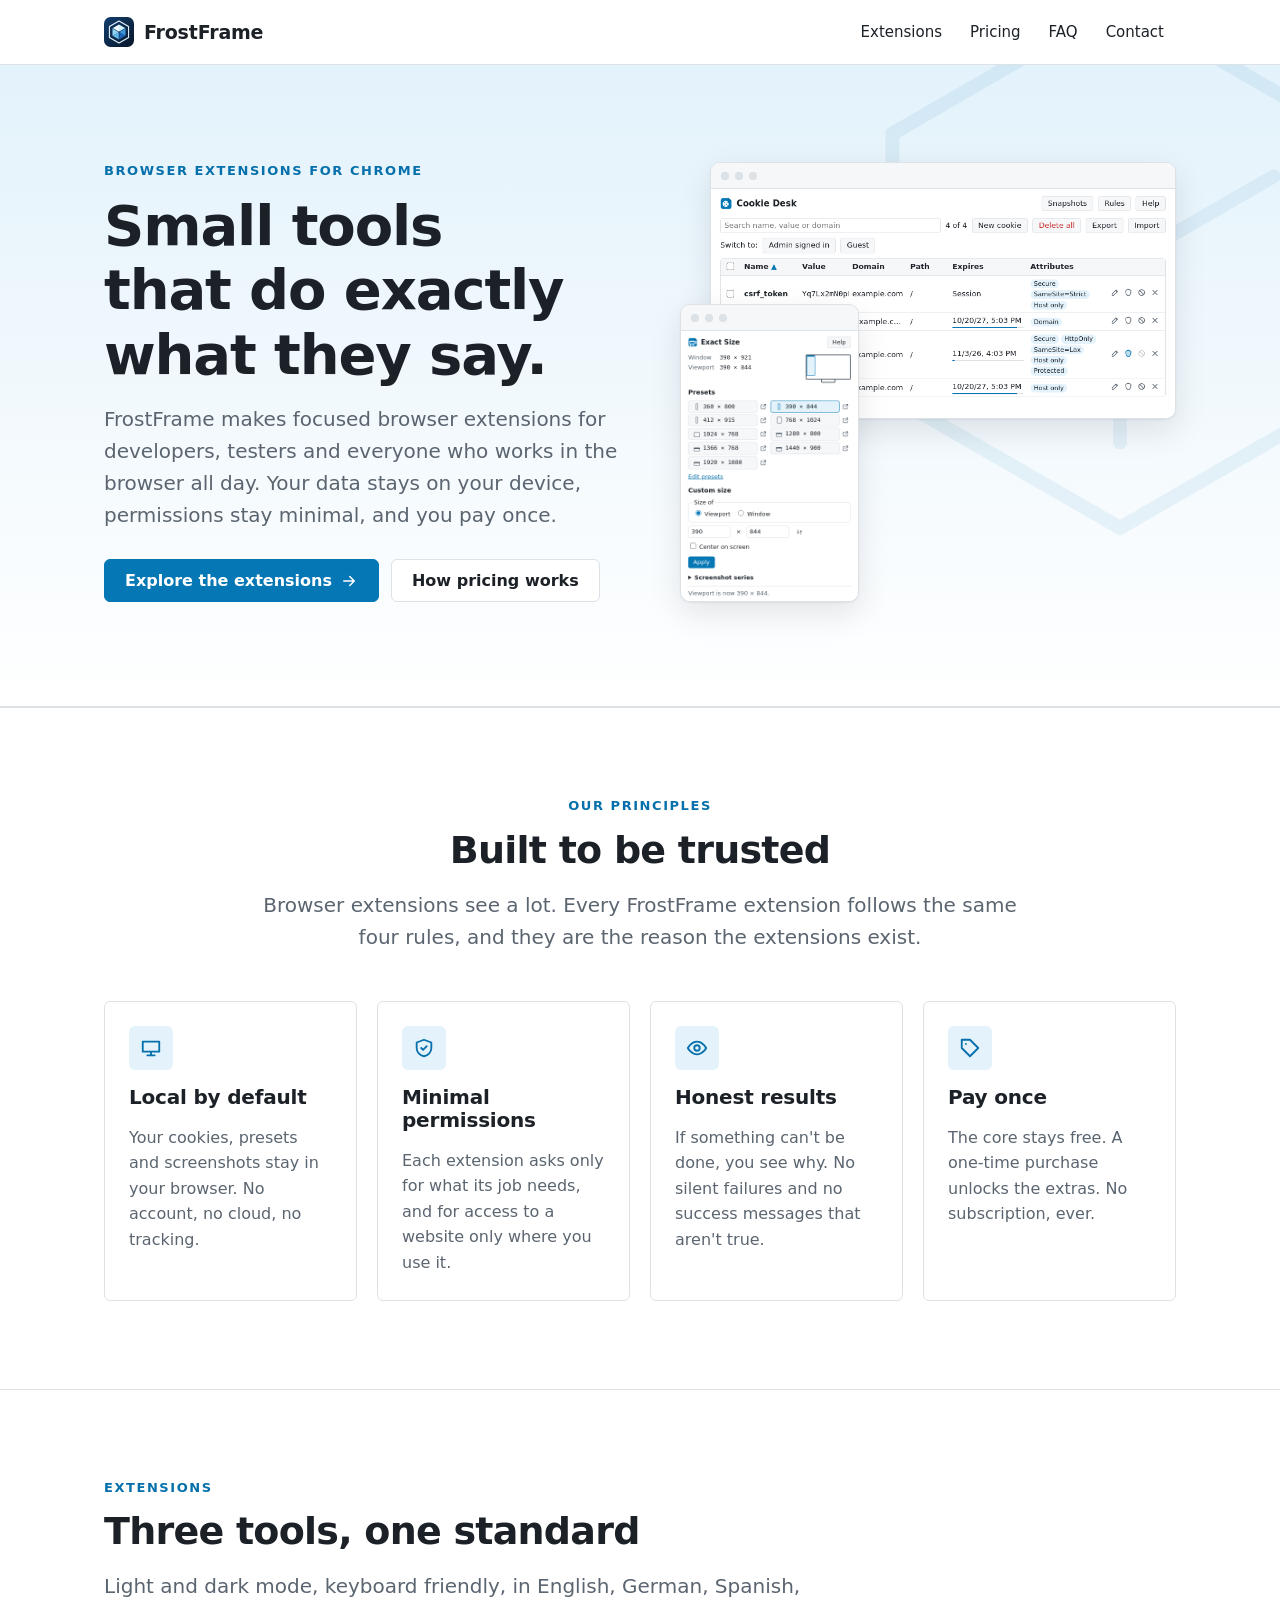
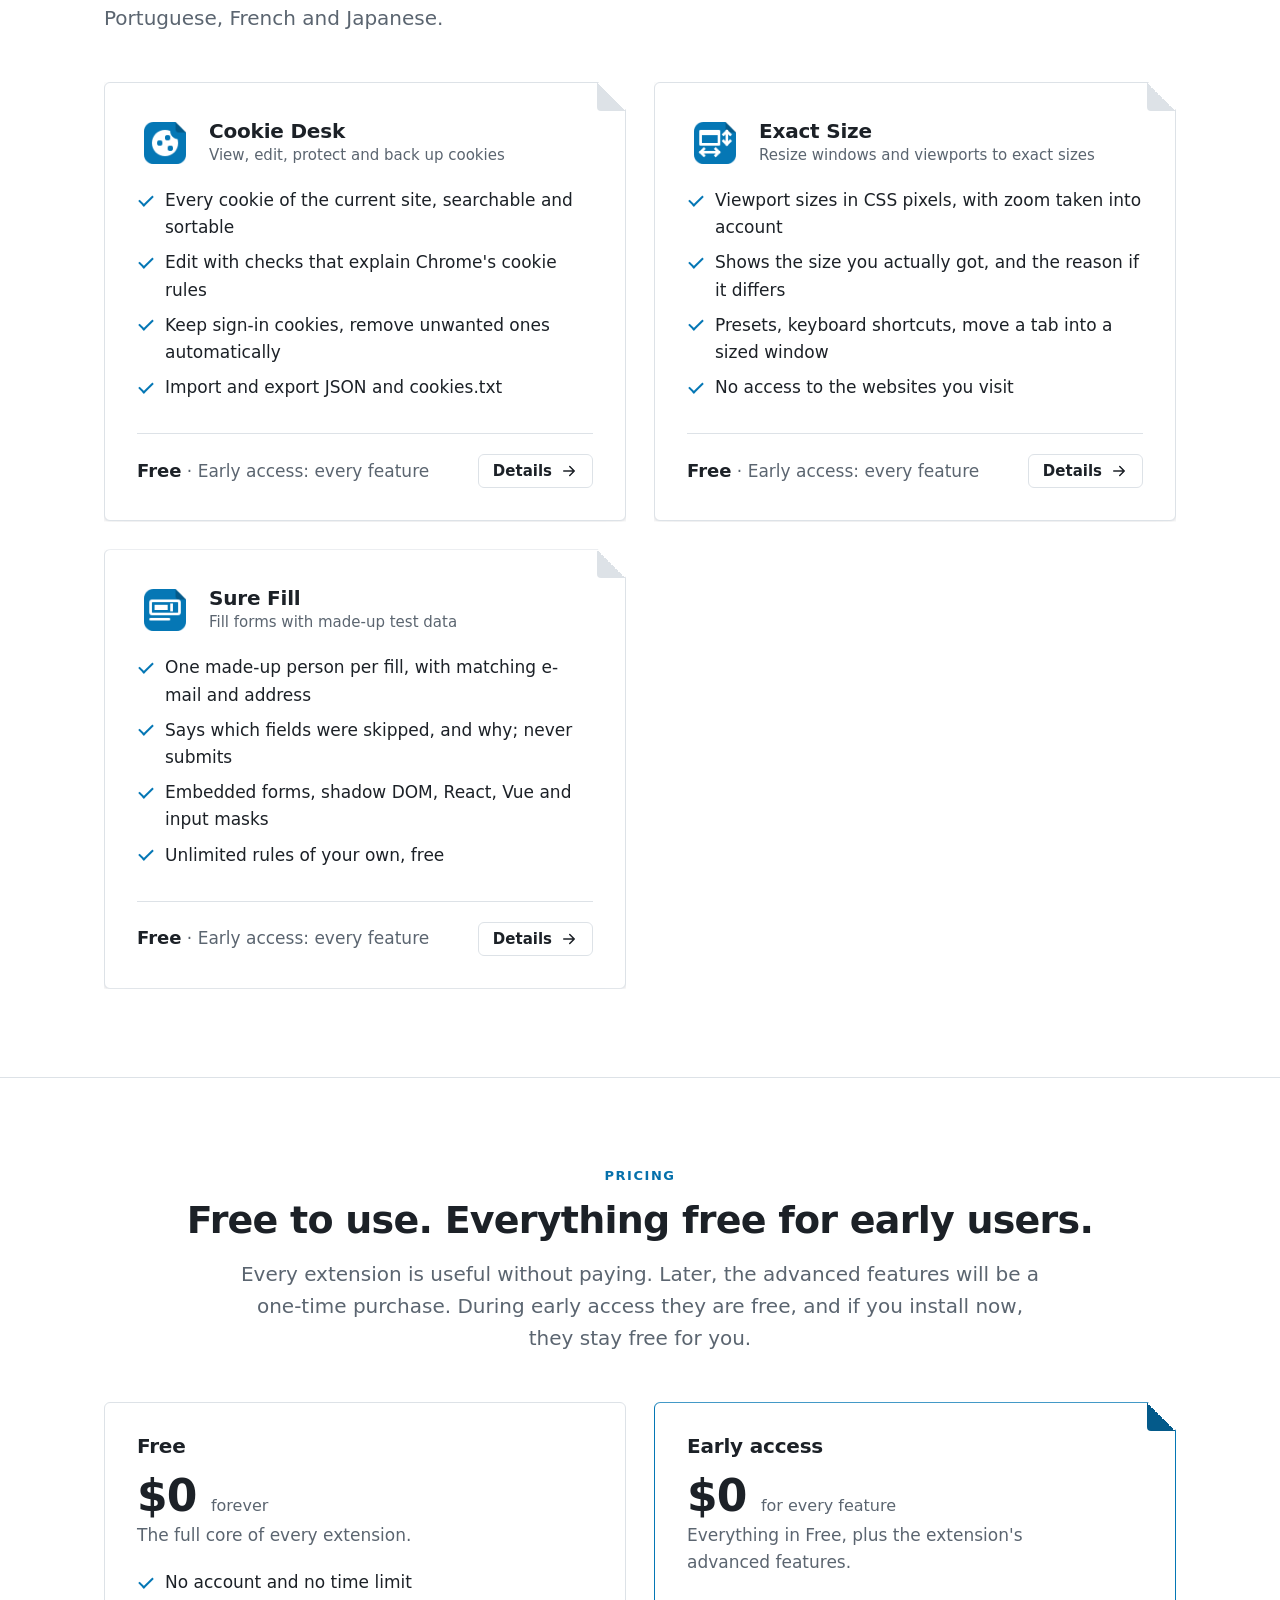
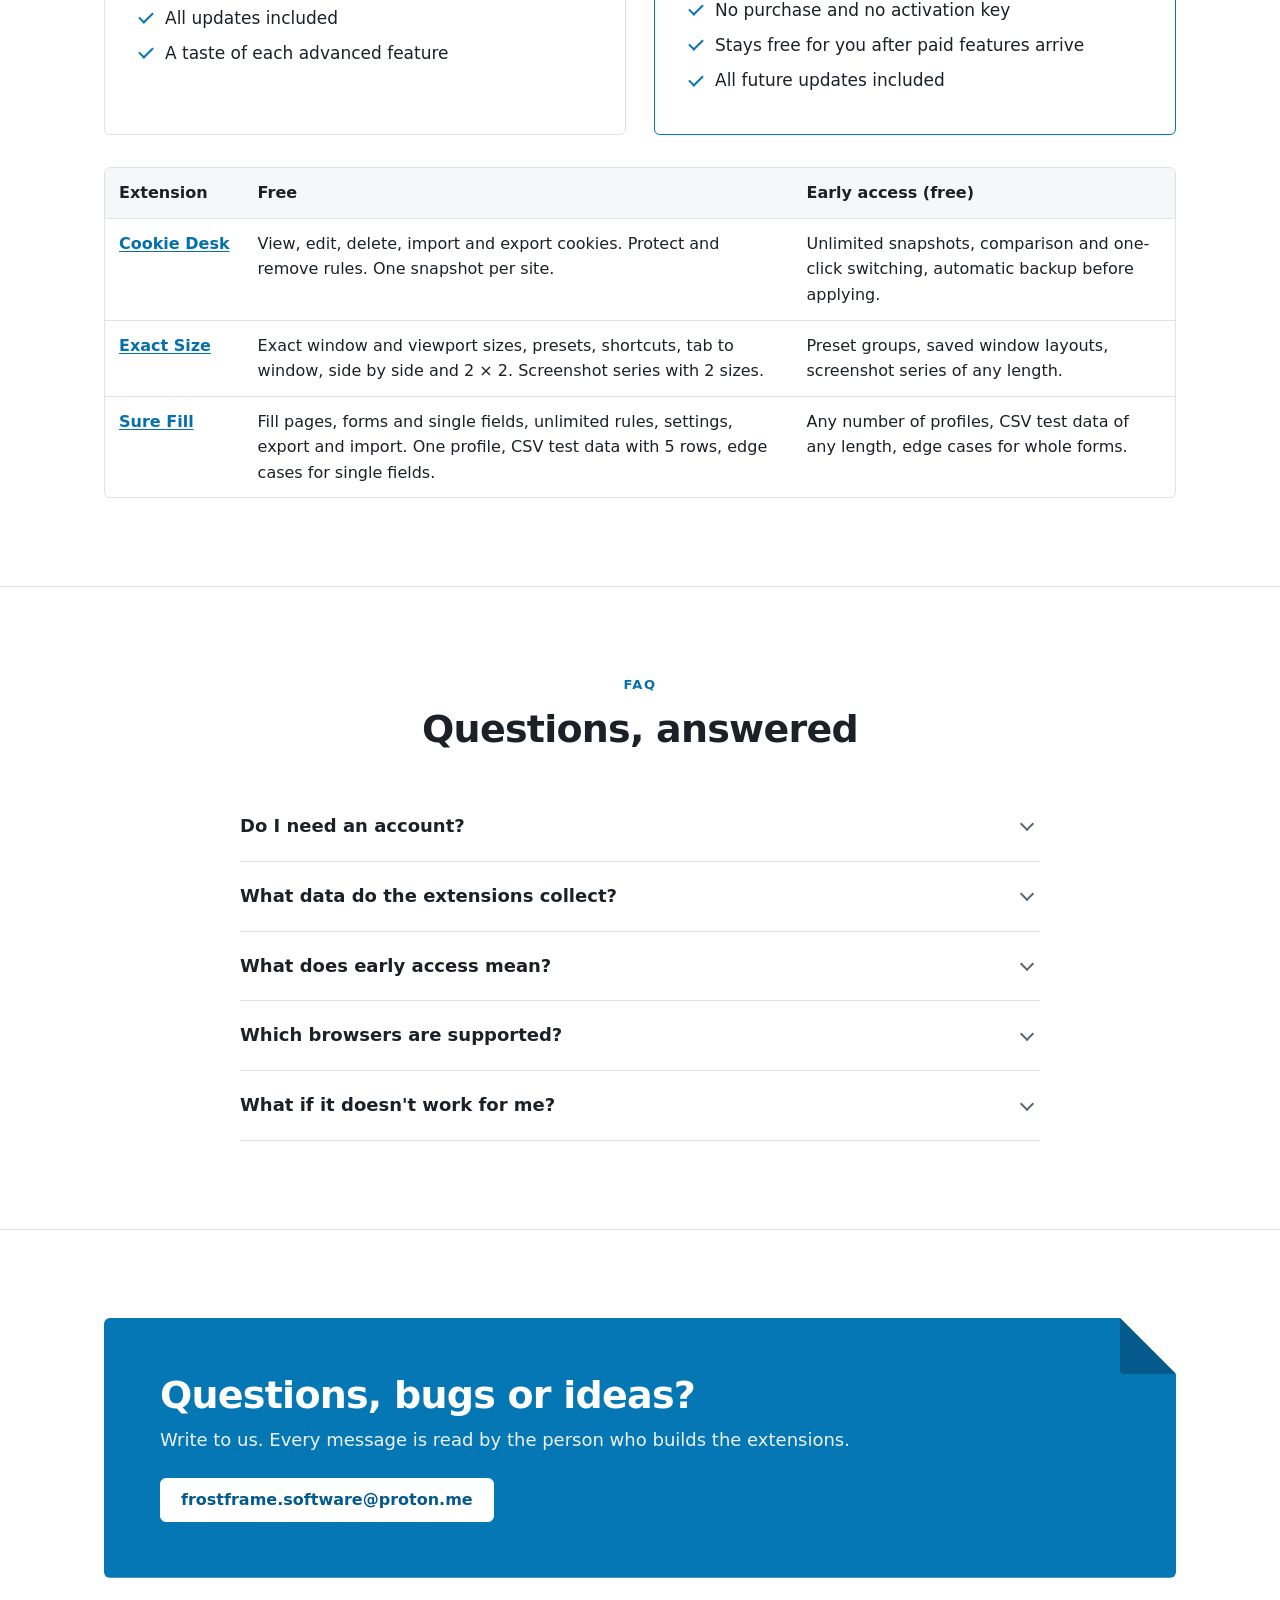
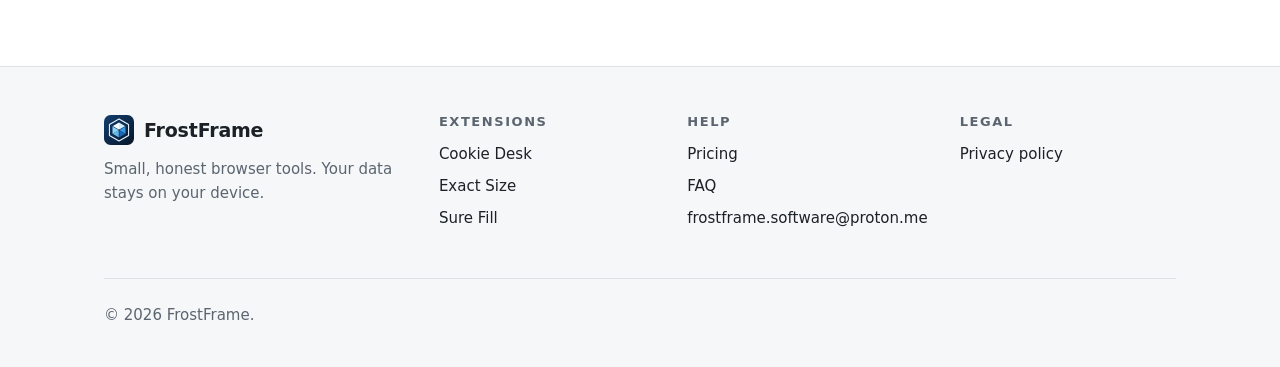
==== commit 492bb5df: "Dachmarke nur „FrostFrame“, ohne „Software“ Co-Authored-By: Claude Opus 5.5 <noreply@anthropic.com> " ====
--- a/index.html
+++ b/index.html
@@ -4,13 +4,13 @@
   <meta charset="utf-8">
   <meta name="viewport" content="width=device-width, initial-scale=1">
   <!-- PLACEHOLDER: Domain (frostframe.example) in canonical und og:url, wenn die Domain registriert ist -->
-  <title>FrostFrame Software – Small, honest browser extensions</title>
-  <meta name="description" content="FrostFrame Software makes focused Chrome extensions: Cookie Desk, Exact Size and Sure Fill. Local by default, minimal permissions, pay once.">
+  <title>FrostFrame – Small, honest browser extensions</title>
+  <meta name="description" content="FrostFrame makes focused Chrome extensions: Cookie Desk, Exact Size and Sure Fill. Local by default, minimal permissions, pay once.">
   <link rel="canonical" href="https://frostframe.example/">
   <meta property="og:type" content="website">
-  <meta property="og:site_name" content="FrostFrame Software">
-  <meta property="og:title" content="FrostFrame Software – Small, honest browser extensions">
-  <meta property="og:description" content="FrostFrame Software makes focused Chrome extensions: Cookie Desk, Exact Size and Sure Fill. Local by default, minimal permissions, pay once.">
+  <meta property="og:site_name" content="FrostFrame">
+  <meta property="og:title" content="FrostFrame – Small, honest browser extensions">
+  <meta property="og:description" content="FrostFrame makes focused Chrome extensions: Cookie Desk, Exact Size and Sure Fill. Local by default, minimal permissions, pay once.">
   <meta property="og:url" content="https://frostframe.example/">
   <meta property="og:image" content="https://frostframe.example/assets/og.png">
   <meta name="twitter:card" content="summary_large_image">
@@ -24,7 +24,7 @@
 <a class="skip" href="#main">Skip to content</a>
 <header class="site-header">
   <div class="wrap">
-    <a class="brand" href="index.html"><img src="assets/brand/frostframe-icon.svg" alt="" width="30" height="30">FrostFrame <span>Software</span></a>
+    <a class="brand" href="index.html"><img src="assets/brand/frostframe-icon.svg" alt="" width="30" height="30">FrostFrame</a>
     <nav class="site-nav" aria-label="Main">
       <a href="index.html#extensions" class="keep">Extensions</a>
       <a href="index.html#pricing">Pricing</a>
@@ -40,7 +40,7 @@
     <div>
       <span class="kicker">Browser extensions for Chrome</span>
       <h1>Small tools that do exactly what they say.</h1>
-      <p class="lead">FrostFrame Software makes focused browser extensions for developers, testers and everyone who works in the browser all day. Your data stays on your device, permissions stay minimal, and you pay once.</p>
+      <p class="lead">FrostFrame makes focused browser extensions for developers, testers and everyone who works in the browser all day. Your data stays on your device, permissions stay minimal, and you pay once.</p>
       <div class="buttons">
         <a class="button primary" href="#extensions">Explore the extensions <svg viewBox="0 0 24 24" aria-hidden="true"><path d="M5 12h14m-6-6 6 6-6 6"/></svg></a>
         <a class="button" href="#pricing">How pricing works</a>
@@ -203,7 +203,7 @@
 <footer class="site-footer">
   <div class="wrap">
     <div>
-      <a class="brand" href="index.html"><img src="assets/brand/frostframe-icon.svg" alt="" width="30" height="30">FrostFrame <span>Software</span></a>
+      <a class="brand" href="index.html"><img src="assets/brand/frostframe-icon.svg" alt="" width="30" height="30">FrostFrame</a>
       <p>Small, honest browser tools. Your data stays on your device.</p>
     </div>
     <nav aria-label="Extensions">
@@ -228,7 +228,7 @@
         <li><a href="privacy.html">Privacy policy</a></li>
       </ul>
     </nav>
-    <p class="legal-line">© 2026 FrostFrame Software.</p>
+    <p class="legal-line">© 2026 FrostFrame.</p>
   </div>
 </footer>
 </body>
--- a/assets/site.css
+++ b/assets/site.css
@@ -76,7 +76,6 @@
 .site-header .wrap { display: flex; align-items: center; gap: 24px; height: 64px; }
 .brand { display: flex; align-items: center; gap: 10px; color: var(--text); text-decoration: none; font-weight: 650; font-size: 19px; letter-spacing: -0.01em; }
 .brand img { width: 30px; height: 30px; }
-.brand span { color: var(--text-muted); font-weight: 450; }
 .site-nav { margin-left: auto; display: flex; gap: 4px; align-items: center; }
 .site-nav a { color: var(--text); text-decoration: none; padding: 6px 12px; border-radius: var(--radius); font-size: 15px; font-weight: 500; }
 .site-nav a:hover { background: var(--surface); }
@@ -229,7 +228,6 @@
   section { padding: 64px 0; }
   .hero { padding: 64px 0 72px; }
   .site-nav a:not(.keep) { display: none; }
-  .brand span { display: none; }
   .principles, .steps, .site-footer .wrap { grid-template-columns: 1fr; }
   .product, .plan { padding: 24px; }
   .band { padding: 40px 24px; --fold: 40px; }
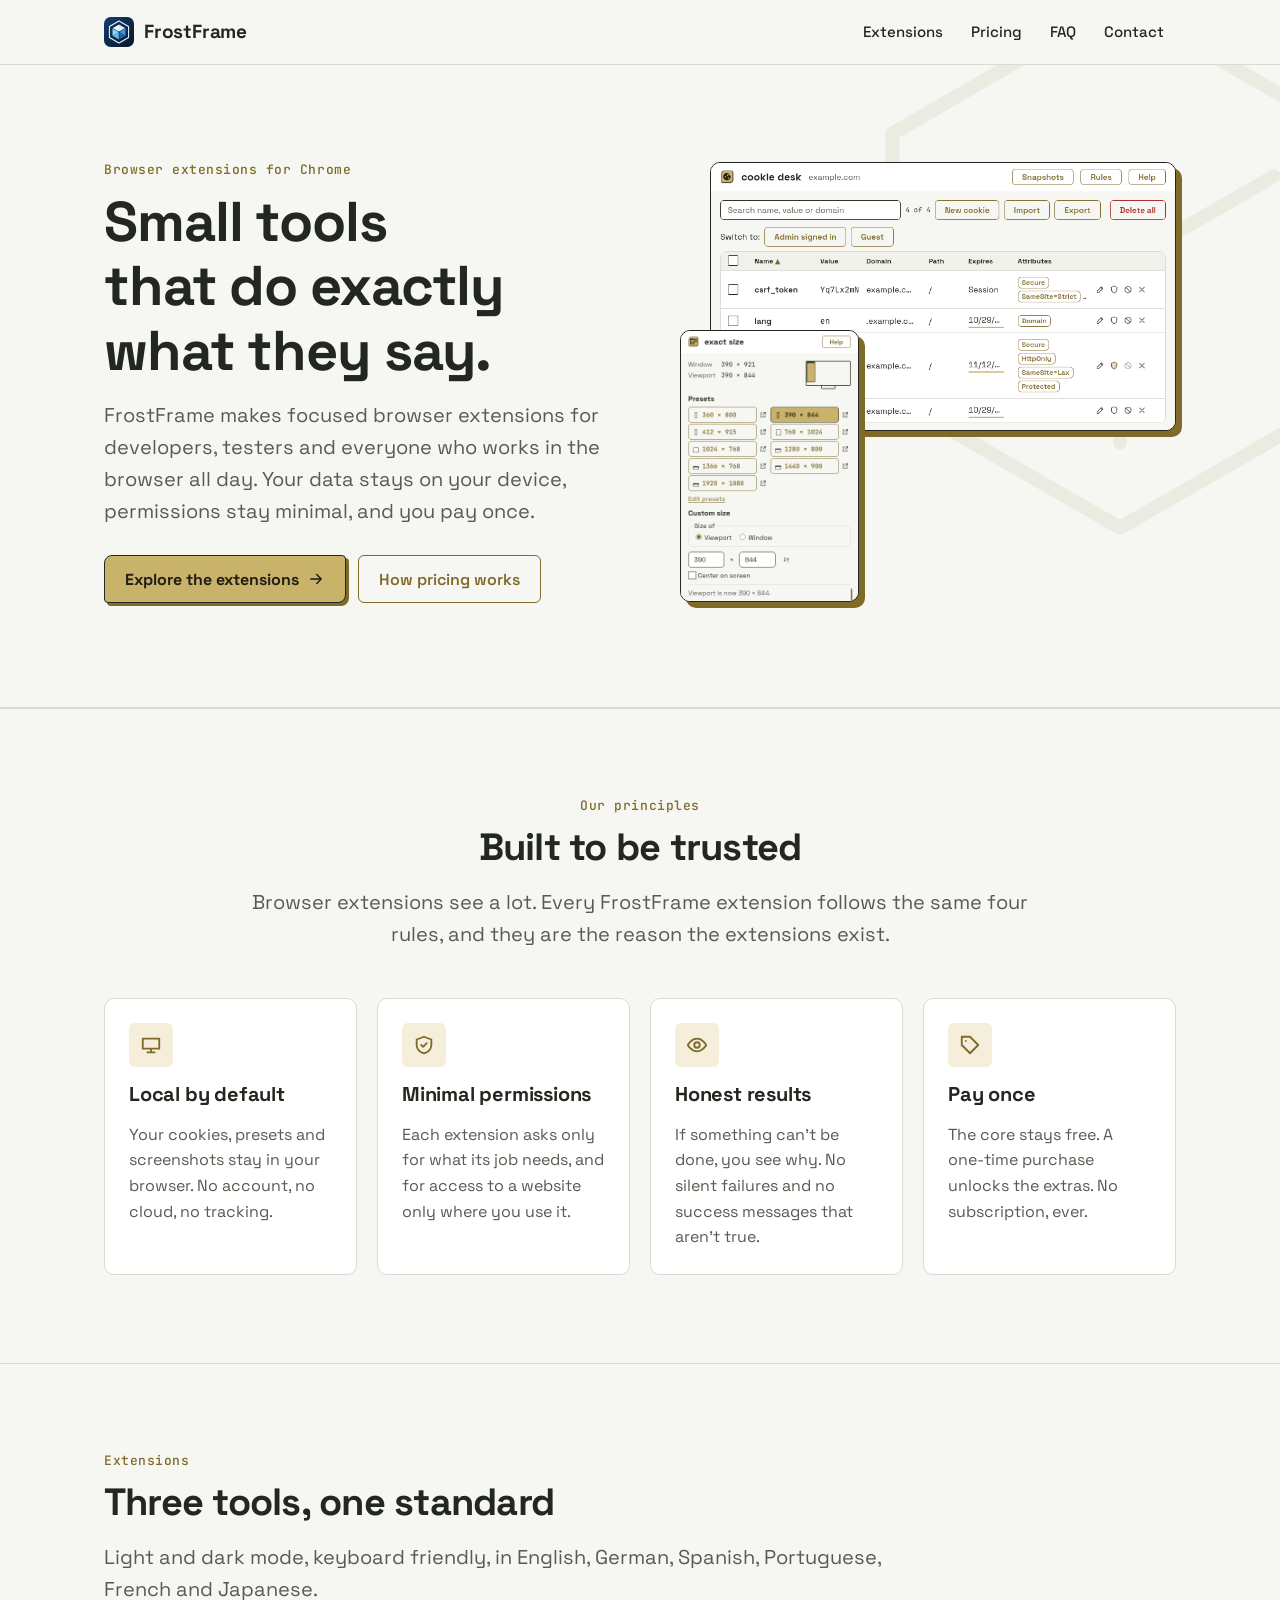
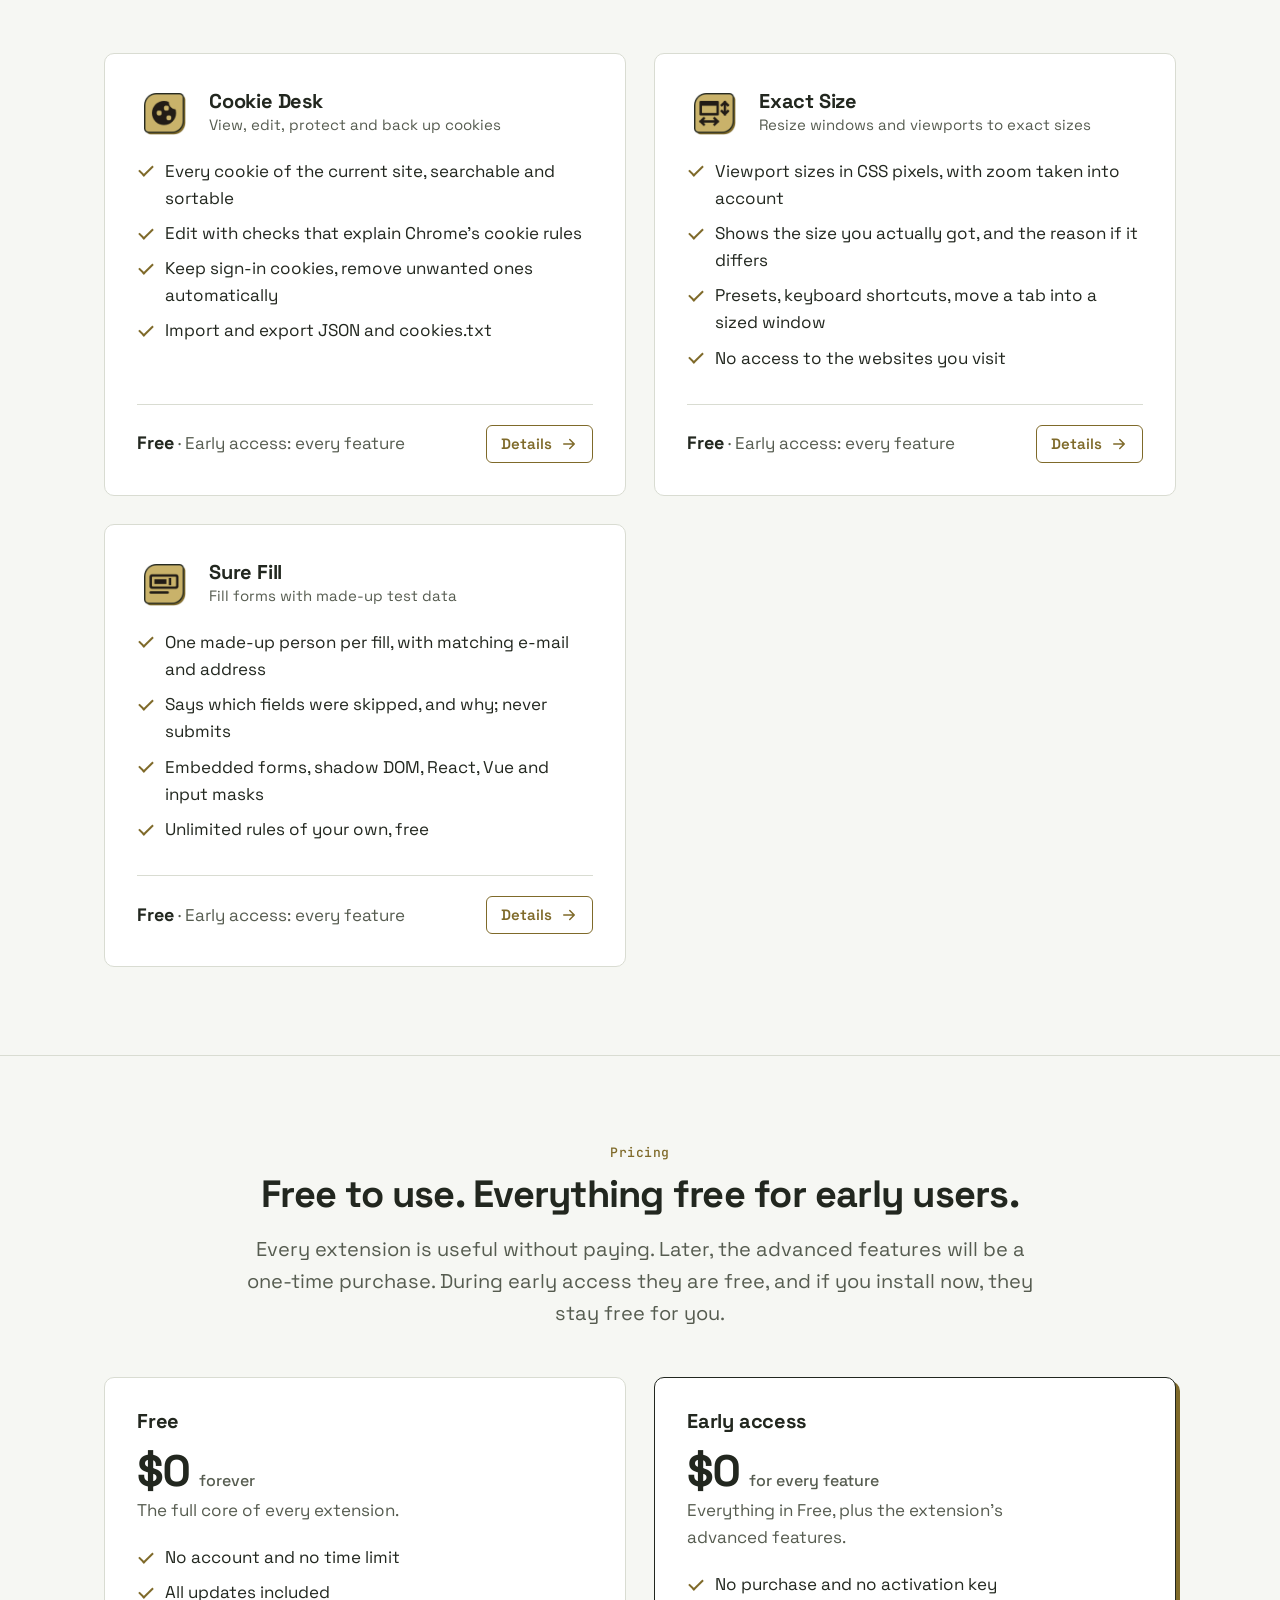
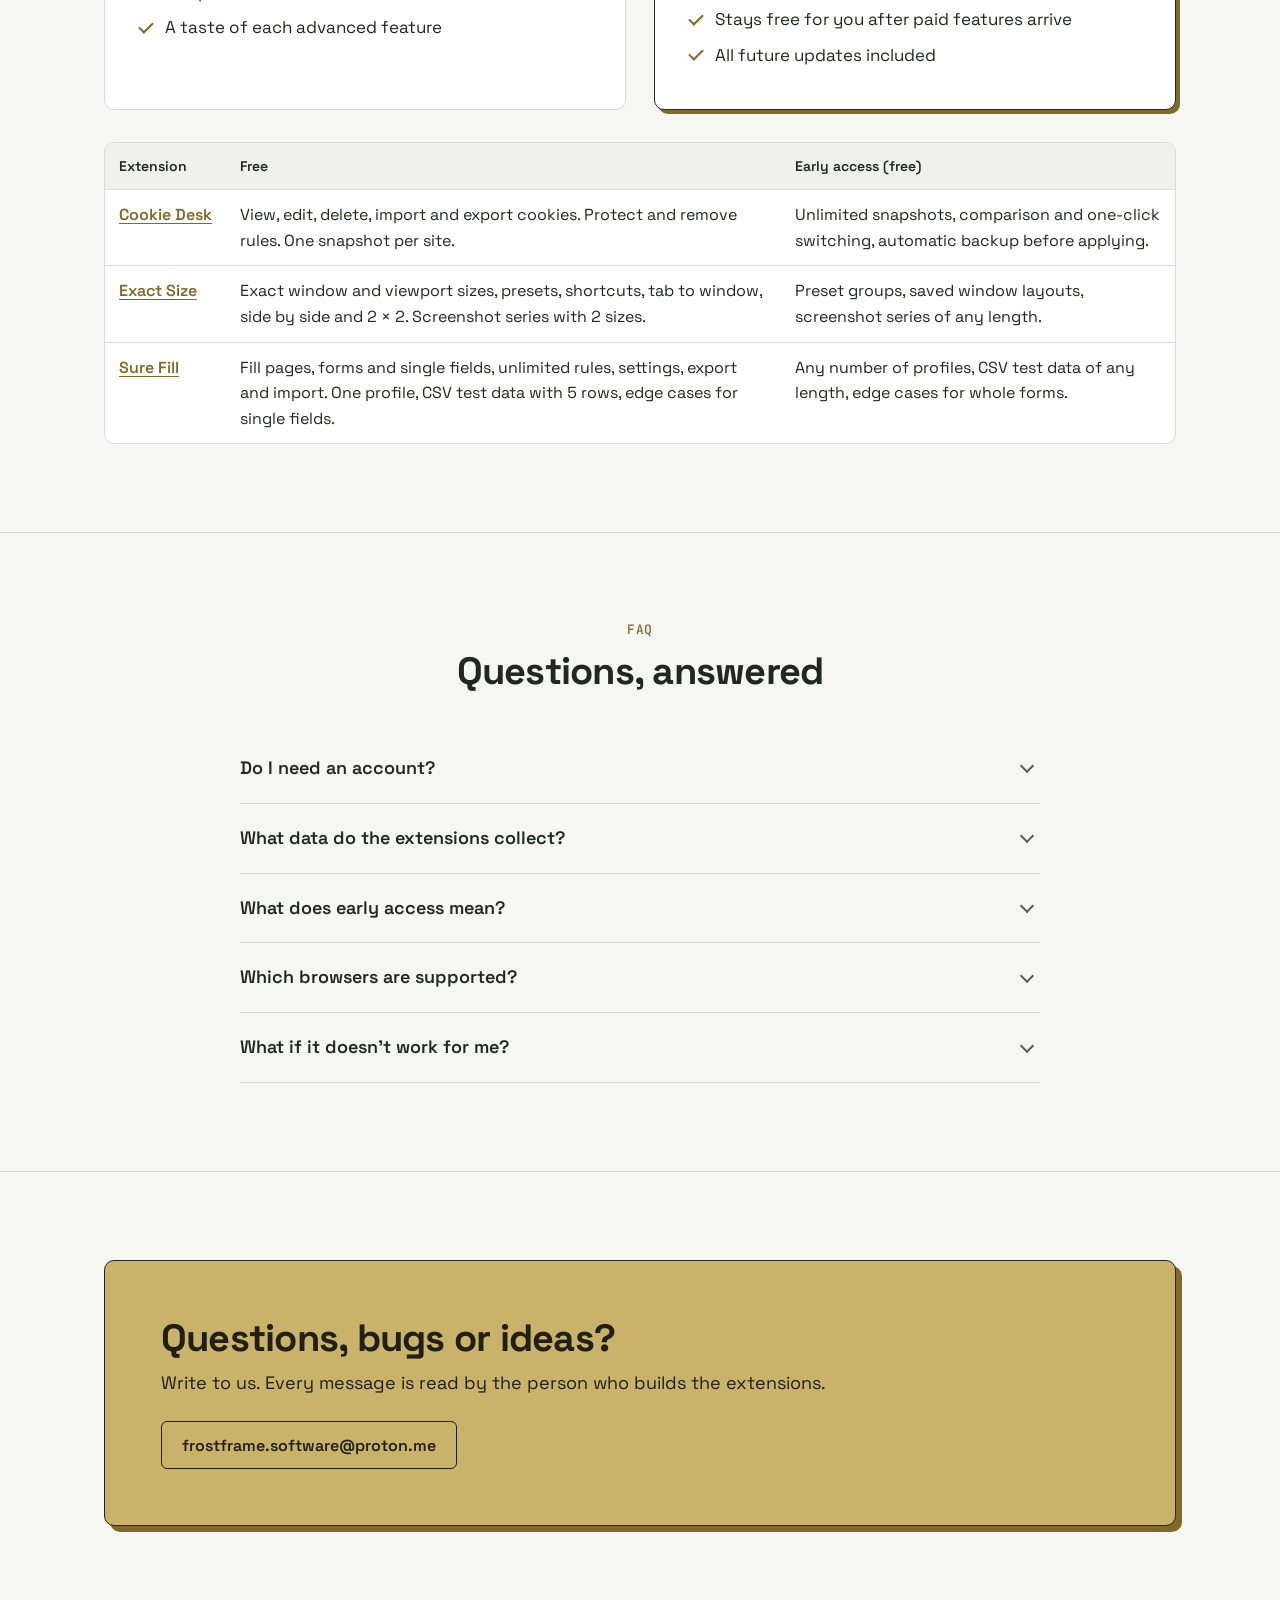
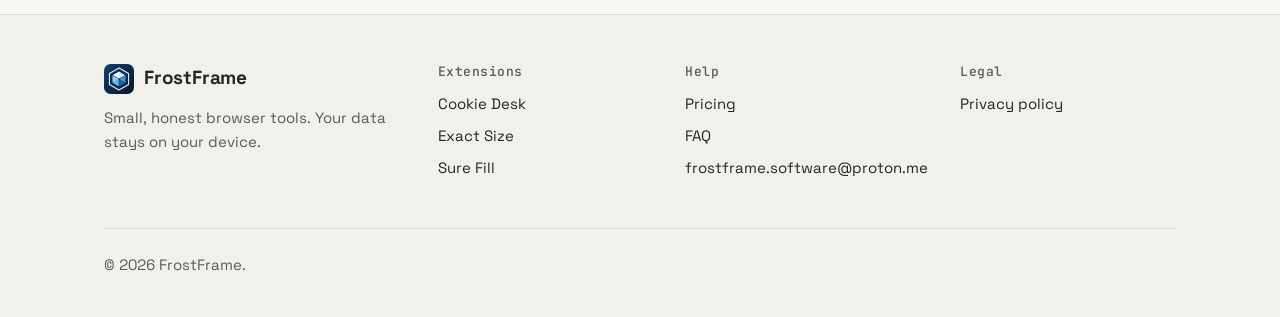
==== commit b1ae0abc: "Neuer Stil der Familie: Gold, Space Grotesk, harte Schatten Farben und Schriften wie die Erweiterung" ====
--- a/index.html
+++ b/index.html
@@ -14,10 +14,10 @@
   <meta property="og:url" content="https://frostframe.example/">
   <meta property="og:image" content="https://frostframe.example/assets/og.png">
   <meta name="twitter:card" content="summary_large_image">
-  <meta name="theme-color" content="#0577b5">
+  <meta name="theme-color" content="#c9b26a">
   <link rel="icon" href="assets/brand/frostframe-icon.svg" type="image/svg+xml">
   <link rel="apple-touch-icon" href="assets/apple-touch-icon.png">
-  <link rel="preload" href="assets/inter.woff2" as="font" type="font/woff2" crossorigin>
+  <link rel="preload" href="assets/SpaceGrotesk.woff2" as="font" type="font/woff2" crossorigin>
   <link rel="stylesheet" href="assets/site.css">
 </head>
 <body>
@@ -47,8 +47,8 @@
       </div>
     </div>
     <div class="hero-visual" aria-hidden="true">
-      <div class="window"><img src="assets/shots/cookie-desk-list.png" alt="" width="800" height="411" loading="lazy"></div>
-      <div class="window"><img src="assets/shots/exact-size-popup.png" alt="" width="392" height="673" loading="lazy"></div>
+      <div class="window"><img src="assets/shots/cookie-desk-list.png" alt="" width="800" height="460" loading="lazy"></div>
+      <div class="window"><img src="assets/shots/exact-size-popup.png" alt="" width="392" height="600" loading="lazy"></div>
     </div>
   </div>
 </section>
@@ -75,7 +75,7 @@
     <h2>Three tools, one standard</h2>
     <p class="lead">Light and dark mode, keyboard friendly, in English, German, Spanish, Portuguese, French and Japanese.</p>
     <div class="products">
-      <article class="product folded">
+      <article class="product">
         <div class="product-head"><img src="assets/icons/cookie-desk.png" alt="" width="56" height="56">
           <div><h3>Cookie Desk</h3><p>View, edit, protect and back up cookies</p></div></div>
         <!-- PLACEHOLDER: Produktname (Arbeitstitel bis zur Markenprüfung) -->
@@ -88,7 +88,7 @@
         <div class="price"><span><strong>Free</strong> <span class="muted">· Early access: every feature</span></span>
           <a class="button small" href="cookie-desk.html">Details <svg viewBox="0 0 24 24" aria-hidden="true"><path d="M5 12h14m-6-6 6 6-6 6"/></svg></a></div>
       </article>
-      <article class="product folded">
+      <article class="product">
         <div class="product-head"><img src="assets/icons/exact-size.png" alt="" width="56" height="56">
           <div><h3>Exact Size</h3><p>Resize windows and viewports to exact sizes</p></div></div>
         <!-- PLACEHOLDER: Produktname (Arbeitstitel bis zur Markenprüfung) -->
@@ -101,7 +101,7 @@
         <div class="price"><span><strong>Free</strong> <span class="muted">· Early access: every feature</span></span>
           <a class="button small" href="exact-size.html">Details <svg viewBox="0 0 24 24" aria-hidden="true"><path d="M5 12h14m-6-6 6 6-6 6"/></svg></a></div>
       </article>
-      <article class="product folded">
+      <article class="product">
         <div class="product-head"><img src="assets/icons/sure-fill.png" alt="" width="56" height="56">
           <div><h3>Sure Fill</h3><p>Fill forms with made-up test data</p></div></div>
         <!-- PLACEHOLDER: Produktname (Arbeitstitel bis zur Markenprüfung) -->
@@ -136,7 +136,7 @@
           <li>A taste of each advanced feature</li>
         </ul>
       </div>
-      <div class="plan featured folded">
+      <div class="plan featured">
         <h3>Early access</h3>
         <p class="amount">$0 <small>for every feature</small></p>
         <p class="muted">Everything in Free, plus the extension's advanced features.</p>
@@ -190,7 +190,7 @@
 
 <section id="contact">
   <div class="wrap">
-    <div class="band folded">
+    <div class="band">
       <div>
         <h2>Questions, bugs or ideas?</h2>
         <p>Write to us. Every message is read by the person who builds the extensions.</p>
--- a/assets/site.css
+++ b/assets/site.css
@@ -1,197 +1,199 @@
-/* FrostFrame Software – Website. Farben 1:1 aus dev/style/addon.css (check.py gleicht sie ab). */
-
-@font-face {
-  font-family: Inter;
-  src: url(inter.woff2) format("woff2");
-  font-weight: 100 900;
-  font-display: swap;
-}
+/* FrostFrame – Website. Farben 1:1 aus dev/style/addon.css (check.py gleicht sie ab), Signaturen wie in den
+   Erweiterungen: Goldfläche mit dunkler Schrift, harter Schatten, Blattform (nur .primary). Keine Verläufe. */
+
+@font-face { font-family: "Space Grotesk"; src: url(SpaceGrotesk.woff2) format("woff2"); font-weight: 300 700; font-display: swap; }
+@font-face { font-family: "JetBrains Mono"; src: url(JetBrainsMono.woff2) format("woff2"); font-weight: 100 800; font-display: swap; }
 
 :root {
   color-scheme: light dark;
-  --accent: #0577b5;
-  --accent-hover: #045a8a;
-  --accent-soft: #e3f2fb;
-  --on-accent: #ffffff;
-  --link: #0570ab;
-  --text: #1c2127;
-  --text-muted: #5b6570;
-  --bg: #ffffff;
-  --surface: #f5f7f9;
-  --line: #dde2e7;
-  --danger: #c62828;
-
-  --font: Inter, system-ui, -apple-system, "Segoe UI", Roboto, sans-serif;
-  --mono: ui-monospace, "SF Mono", Consolas, "Liberation Mono", monospace;
-  --radius: 6px;
-  --radius-small: 4px;
-  --fold: 28px;
-  --shadow: 0 1px 2px rgb(16 24 32 / 0.06), 0 12px 32px rgb(16 24 32 / 0.10);
+  --gold: #c9b26a;
+  --gold-hover: #bca45a;
+  --on-gold: #221f16;
+  --gold-ink: #7f6a2a;
+  --gold-tint: #f4eedb;
+  --gold-edge: #22271f;
+  --gold-shadow: #7f6a2a;
+  --bg: #f6f7f3;
+  --surface: #ffffff;
+  --sunken: #eff1ea;
+  --text: #22271f;
+  --muted: #565c50;
+  --border: #d9dcd2;
+  --border-strong: #22271f;
+  --danger: #a3271f;
+
+  --font: "Space Grotesk", system-ui, -apple-system, "Segoe UI", Roboto, sans-serif;
+  --mono: "JetBrains Mono", ui-monospace, "SF Mono", Consolas, monospace;
+  --radius: 10px;
+  --radius-small: 6px;
+  --leaf-small: 8px 4px 8px 4px;
+  --shadow-1: 3px 3px 0 var(--gold-shadow);
+  --shadow-2: 4px 4px 0 var(--gold-shadow);
+  --shadow-3: 6px 6px 0 var(--gold-shadow);
   --wide: 1120px;
 }
 
 @media (prefers-color-scheme: dark) {
   :root {
-    --link: #3aa6e6;
-    --accent-soft: #0b2e44;
-    --text: #e6e9ec;
-    --text-muted: #9aa4ae;
-    --bg: #17191c;
-    --surface: #202328;
-    --line: #343a41;
-    --danger: #ef6b6b;
-    --shadow: 0 1px 2px rgb(0 0 0 / 0.3), 0 12px 32px rgb(0 0 0 / 0.35);
+    --gold: #d6bf7c;
+    --gold-hover: #e0cc90;
+    --gold-ink: #d6bf7c;
+    --gold-tint: #2a2719;
+    --gold-edge: #221f16;
+    --gold-shadow: #8a7536;
+    --bg: #1b1f1a;
+    --surface: #1e231d;
+    --sunken: #1a1e19;
+    --text: #eceee8;
+    --muted: #a3a99b;
+    --border: #323930;
+    --border-strong: #6e7765;
+    --danger: #ff8f80;
   }
 }
 
 /* Grundlage */
 *, *::before, *::after { box-sizing: border-box; }
 html { -webkit-text-size-adjust: 100%; scroll-behavior: smooth; }
-body { margin: 0; font: 17px/1.6 var(--font); color: var(--text); background: var(--bg); accent-color: var(--accent); }
+body { margin: 0; font: 17px/1.6 var(--font); font-variant-numeric: tabular-nums; color: var(--text); background: var(--bg); accent-color: var(--gold-ink); }
 img { max-width: 100%; height: auto; display: block; }
-a { color: var(--link); text-underline-offset: 0.15em; }
-::selection { background: var(--accent-soft); }
-:focus-visible { outline: 2px solid var(--accent); outline-offset: 2px; border-radius: var(--radius-small); }
+a { color: var(--gold-ink); text-decoration-thickness: 1px; text-underline-offset: 0.18em; }
+a:hover { text-decoration-thickness: 2px; }
+::selection { background: var(--gold-tint); color: var(--text); }
+:focus-visible { outline: 2px solid var(--gold-ink); outline-offset: 2px; }
 h1, h2, h3 { line-height: 1.15; letter-spacing: -0.02em; margin: 0 0 16px; }
-h1 { font-size: clamp(36px, 5.2vw, 56px); font-weight: 750; }
+h1 { font-size: clamp(36px, 5.2vw, 56px); font-weight: 700; }
 h1, h2 { text-wrap: balance; }
 .lead, p { text-wrap: pretty; }
 h2 { font-size: clamp(28px, 3.6vw, 38px); font-weight: 700; }
-h3 { font-size: 20px; font-weight: 650; letter-spacing: -0.01em; }
+h3 { font-size: 20px; font-weight: 700; letter-spacing: -0.01em; }
 p { margin: 0 0 16px; }
-code { font: 0.9em var(--mono); background: var(--surface); border: 1px solid var(--line); border-radius: var(--radius-small); padding: 1px 5px; }
+code { font: 500 0.85em var(--mono); background: var(--sunken); border: 1px solid var(--border); border-radius: var(--radius-small); padding: 1px 5px; }
 .wrap { max-width: var(--wide); margin: 0 auto; padding: 0 24px; }
-.muted { color: var(--text-muted); }
-.lead { font-size: 20px; color: var(--text-muted); max-width: 40em; }
-.kicker { display: block; margin-bottom: 12px; font-size: 13px; font-weight: 650; letter-spacing: 0.12em; text-transform: uppercase; color: var(--link); }
-.skip { position: absolute; left: 16px; top: -48px; background: var(--accent); color: var(--on-accent); padding: 8px 14px; border-radius: var(--radius); z-index: 10; }
+.muted { color: var(--muted); }
+.lead { font-size: 20px; color: var(--muted); max-width: 40em; }
+.kicker { display: block; margin-bottom: 12px; font: 500 13px var(--mono); letter-spacing: 0.04em; color: var(--gold-ink); }
+.skip { position: absolute; left: 16px; top: -48px; background: var(--gold); color: var(--on-gold); border: 1.5px solid var(--gold-edge); padding: 8px 14px; border-radius: var(--radius); z-index: 10; }
 .skip:focus { top: 12px; }
 section { padding: 88px 0; }
-section + section { border-top: 1px solid var(--line); }
+section + section { border-top: 1px solid var(--border); }
 .center { text-align: center; }
 .center .lead { margin-left: auto; margin-right: auto; }
 
 /* Kopf */
-.site-header { position: sticky; top: 0; z-index: 5; background: color-mix(in srgb, var(--bg) 88%, transparent); backdrop-filter: blur(10px); border-bottom: 1px solid var(--line); }
+.site-header { position: sticky; top: 0; z-index: 5; background: color-mix(in srgb, var(--bg) 88%, transparent); backdrop-filter: blur(10px); border-bottom: 1px solid var(--border); }
 .site-header .wrap { display: flex; align-items: center; gap: 24px; height: 64px; }
-.brand { display: flex; align-items: center; gap: 10px; color: var(--text); text-decoration: none; font-weight: 650; font-size: 19px; letter-spacing: -0.01em; }
+.brand { display: flex; align-items: center; gap: 10px; color: var(--text); text-decoration: none; font-weight: 700; font-size: 19px; letter-spacing: -0.01em; }
 .brand img { width: 30px; height: 30px; }
 .site-nav { margin-left: auto; display: flex; gap: 4px; align-items: center; }
 .site-nav a { color: var(--text); text-decoration: none; padding: 6px 12px; border-radius: var(--radius); font-size: 15px; font-weight: 500; }
-.site-nav a:hover { background: var(--surface); }
-.site-nav a[aria-current="page"] { color: var(--link); }
-
-/* Buttons */
-.button { display: inline-flex; align-items: center; gap: 8px; padding: 11px 20px; border-radius: var(--radius); border: 1px solid var(--line); background: var(--bg); color: var(--text); font: 600 16px/1.2 var(--font); text-decoration: none; cursor: pointer; transition: border-color 0.15s, background 0.15s, transform 0.15s; }
-.button:hover { border-color: var(--accent); }
-.button.primary { background: var(--accent); border-color: var(--accent); color: var(--on-accent); }
-.button.primary:hover { background: var(--accent-hover); border-color: var(--accent-hover); }
-.button.small { padding: 7px 14px; font-size: 15px; }
-.button[aria-disabled="true"] { opacity: 0.6; cursor: default; pointer-events: none; }
+.site-nav a:hover { background: var(--sunken); }
+.site-nav a[aria-current="page"] { box-shadow: inset 0 -3px 0 var(--gold); border-radius: 0; }
+
+/* Buttons wie in den Erweiterungen: Standard in --gold-ink, .primary als Goldfläche mit Blattform und hartem Schatten */
+.button { display: inline-flex; align-items: center; gap: 8px; min-height: 48px; padding: 0 20px; border-radius: var(--radius-small); border: 1.5px solid var(--gold-ink); background: transparent; color: var(--gold-ink); font: 600 16px/1.2 var(--font); text-decoration: none; cursor: pointer; transition: background-color 0.12s, transform 0.08s, box-shadow 0.08s; }
+.button:hover { background: var(--gold-tint); }
+.button:active { transform: translateY(1px); }
+.button.primary { background: var(--gold); border-color: var(--gold-edge); color: var(--on-gold); font-weight: 700; border-radius: var(--leaf-small); box-shadow: var(--shadow-1); }
+.button.primary:hover { background: var(--gold-hover); }
+.button.primary:active { transform: translate(3px, 3px); box-shadow: none; }
+.button.small { min-height: 38px; padding: 0 14px; font-size: 15px; }
+.button[aria-disabled="true"] { opacity: 0.5; cursor: default; pointer-events: none; box-shadow: none; }
 .button svg { width: 18px; height: 18px; fill: none; stroke: currentColor; stroke-width: 2; stroke-linecap: round; stroke-linejoin: round; }
 .buttons { display: flex; flex-wrap: wrap; gap: 12px; margin-top: 28px; }
 
-/* Umgeknickte Ecke oben rechts, wie an den Addon-Icons und der Promo-Kachel. Die Fläche wird diagonal beschnitten,
-   ::after legt den Falz darüber. --fold-color je nach Untergrund. */
-.folded { position: relative; clip-path: polygon(0 0, calc(100% - var(--fold)) 0, 100% var(--fold), 100% 100%, 0 100%); }
-.folded::after { content: ""; position: absolute; top: 0; right: 0; width: var(--fold); height: var(--fold);
-  background: linear-gradient(to bottom left, transparent 50%, var(--fold-color, var(--line)) 50%); border-bottom-left-radius: var(--radius-small); }
-
-/* Hero mit Frost-Fläche */
-.hero { position: relative; overflow: hidden; padding: 96px 0 104px; background: linear-gradient(180deg, var(--accent-soft) 0%, var(--bg) 100%); border-bottom: 1px solid var(--line); }
+/* Hero: ruhige Fläche, der Sechseck-Umriss des Zeichens nur angedeutet */
+.hero { position: relative; overflow: hidden; padding: 96px 0 104px; background: var(--bg); border-bottom: 1px solid var(--border); }
 .hero .wrap { position: relative; display: grid; grid-template-columns: 1.05fr 1fr; gap: 56px; align-items: center; }
 .hero h1 { max-width: 12em; }
-.hero-crystal { position: absolute; right: -120px; top: -80px; width: 560px; height: 560px; opacity: 0.07; color: var(--accent); pointer-events: none; }
+.hero-crystal { position: absolute; right: -120px; top: -80px; width: 560px; height: 560px; opacity: 0.08; color: var(--gold-ink); pointer-events: none; }
 .hero-crystal path { stroke: currentColor; }
 .hero-visual { position: relative; min-height: 440px; }
 .hero-visual .window:first-child { position: absolute; right: 0; top: 0; width: 94%; }
 .hero-visual .window:last-child { position: absolute; left: 0; bottom: 0; width: 36%; }
 
-/* Fensterrahmen um echte Aufnahmen */
-.window { background: var(--bg); border: 1px solid var(--line); border-radius: 10px; box-shadow: var(--shadow); overflow: hidden; }
-.window::before { content: ""; display: block; height: 26px; border-bottom: 1px solid var(--line); background:
-  radial-gradient(circle at 14px 13px, var(--line) 4px, transparent 4.5px),
-  radial-gradient(circle at 28px 13px, var(--line) 4px, transparent 4.5px),
-  radial-gradient(circle at 42px 13px, var(--line) 4px, transparent 4.5px), var(--surface); }
+/* Rahmen um echte Aufnahmen: Kante und harter Schatten wie .card.raised und die Store-Screenshots */
+.window { background: var(--surface); border: 1.5px solid var(--border-strong); border-radius: var(--radius); box-shadow: var(--shadow-3); overflow: hidden; }
 .window img { width: 100%; }
 /* Schmale Aufnahmen (Popup) nicht über ihre echte Breite vergrößern, sonst werden sie unscharf. */
 .window.narrow { max-width: 394px; justify-self: center; }
 
 /* Grundsätze */
 .principles { display: grid; grid-template-columns: repeat(4, 1fr); gap: 20px; margin-top: 48px; }
-.principle { padding: 24px; border: 1px solid var(--line); border-radius: var(--radius); background: var(--bg); }
-.principle p { color: var(--text-muted); margin: 0; font-size: 16px; }
-.glyph { display: grid; place-items: center; width: 44px; height: 44px; border-radius: var(--radius); background: var(--accent-soft); color: var(--link); margin-bottom: 16px; }
+.principle { padding: 24px; border: 1px solid var(--border); border-radius: var(--radius); background: var(--surface); }
+.principle p { color: var(--muted); margin: 0; font-size: 16px; }
+.glyph { display: grid; place-items: center; width: 44px; height: 44px; border-radius: var(--radius-small); background: var(--gold-tint); color: var(--gold-ink); margin-bottom: 16px; }
 .glyph svg { width: 22px; height: 22px; fill: none; stroke: currentColor; stroke-width: 2; stroke-linecap: round; stroke-linejoin: round; }
 
 /* Produktkarten */
 .products { display: grid; grid-template-columns: repeat(2, 1fr); gap: 28px; margin-top: 48px; }
-.product { display: flex; flex-direction: column; padding: 32px; border: 1px solid var(--line); border-radius: var(--radius); background: var(--bg); box-shadow: var(--shadow); }
+.product { display: flex; flex-direction: column; padding: 32px; border: 1px solid var(--border); border-radius: var(--radius); background: var(--surface); }
 .product-head { display: flex; align-items: center; gap: 16px; margin-bottom: 16px; }
 .product-head img { width: 56px; height: 56px; }
 .product-head h3 { margin: 0; }
-.product-head p { margin: 0; color: var(--text-muted); font-size: 15px; }
+.product-head p { margin: 0; color: var(--muted); font-size: 15px; }
 .product ul { margin: 0 0 24px; padding: 0; list-style: none; }
 .product li { position: relative; padding-left: 28px; margin-bottom: 8px; }
-.product li::before { content: ""; position: absolute; left: 2px; top: 0.45em; width: 14px; height: 8px; border-left: 2px solid var(--accent); border-bottom: 2px solid var(--accent); transform: rotate(-45deg); }
-.product .price { margin-top: auto; padding-top: 20px; border-top: 1px solid var(--line); display: flex; flex-wrap: wrap; align-items: center; justify-content: space-between; gap: 12px; }
+.product li::before { content: ""; position: absolute; left: 2px; top: 0.45em; width: 14px; height: 8px; border-left: 2px solid var(--gold-ink); border-bottom: 2px solid var(--gold-ink); transform: rotate(-45deg); }
+.product .price { margin-top: auto; padding-top: 20px; border-top: 1px solid var(--border); display: flex; flex-wrap: wrap; align-items: center; justify-content: space-between; gap: 12px; }
 .price strong { font-size: 18px; }
-.badge { display: inline-block; padding: 2px 10px; border-radius: 999px; background: var(--accent-soft); color: var(--text); font-size: 13px; font-weight: 600; }
+.badge { display: inline-block; padding: 3px 9px; border: 1.5px solid var(--gold-edge); border-radius: var(--radius-small); background: var(--gold); color: var(--on-gold); font-size: 13px; font-weight: 600; line-height: 1.3; }
 
 /* Preise */
 .pricing { display: grid; grid-template-columns: 1fr 1fr; gap: 28px; margin-top: 48px; align-items: stretch; }
-.plan { padding: 32px; border: 1px solid var(--line); border-radius: var(--radius); }
-.plan.featured { border-color: var(--accent); box-shadow: var(--shadow); --fold-color: var(--accent-hover); }
-.plan .amount { font-size: 44px; font-weight: 750; letter-spacing: -0.02em; line-height: 1; margin: 8px 0 4px; }
-.plan .amount small { font-size: 16px; font-weight: 500; color: var(--text-muted); letter-spacing: 0; }
+.plan { padding: 32px; border: 1px solid var(--border); border-radius: var(--radius); background: var(--surface); }
+/* Hervorgehobene Preisbox wie .card.raised */
+.plan.featured { border: 1.5px solid var(--border-strong); box-shadow: var(--shadow-2); }
+.plan .amount { font-size: 44px; font-weight: 700; letter-spacing: -0.02em; line-height: 1; margin: 8px 0 4px; }
+.plan .amount small { font-size: 16px; font-weight: 500; color: var(--muted); letter-spacing: 0; }
 .plan ul { margin: 20px 0 0; padding: 0; list-style: none; }
 .plan li { position: relative; padding-left: 28px; margin-bottom: 8px; }
-.plan li::before { content: ""; position: absolute; left: 2px; top: 0.45em; width: 14px; height: 8px; border-left: 2px solid var(--accent); border-bottom: 2px solid var(--accent); transform: rotate(-45deg); }
+.plan li::before { content: ""; position: absolute; left: 2px; top: 0.45em; width: 14px; height: 8px; border-left: 2px solid var(--gold-ink); border-bottom: 2px solid var(--gold-ink); transform: rotate(-45deg); }
 .table { width: 100%; border-collapse: collapse; margin-top: 32px; font-size: 16px; }
-.table th, .table td { text-align: left; padding: 12px 14px; border-bottom: 1px solid var(--line); vertical-align: top; }
-.table th { font-weight: 650; }
+.table th, .table td { text-align: left; padding: 12px 14px; border-bottom: 1px solid var(--border); vertical-align: top; }
+.table th { font-weight: 600; }
 .table tbody th { white-space: nowrap; }
-.table thead th { background: var(--surface); }
-.table-scroll { overflow-x: auto; border: 1px solid var(--line); border-radius: var(--radius); margin-top: 32px; }
+.table thead th { background: var(--sunken); font-size: 14px; }
+.table-scroll { overflow-x: auto; border: 1px solid var(--border); border-radius: var(--radius); margin-top: 32px; background: var(--surface); }
 .table-scroll .table { margin: 0; }
 .table-scroll tbody tr:last-child > * { border-bottom: 0; }
 
 /* Ablauf */
 .steps { display: grid; grid-template-columns: repeat(4, 1fr); gap: 20px; margin: 48px 0 0; padding: 0; list-style: none; counter-reset: step; }
 .steps li { counter-increment: step; padding-top: 52px; position: relative; }
-.steps li::before { content: counter(step); position: absolute; top: 0; left: 0; width: 36px; height: 36px; display: grid; place-items: center; border-radius: var(--radius); background: var(--accent); color: var(--on-accent); font-weight: 700; }
-.steps p { color: var(--text-muted); font-size: 16px; margin: 0; }
+.steps li::before { content: counter(step); position: absolute; top: 0; left: 0; width: 36px; height: 36px; display: grid; place-items: center; border: 1.5px solid var(--gold-edge); border-radius: var(--radius-small); background: var(--gold); color: var(--on-gold); font: 700 16px var(--mono); }
+.steps p { color: var(--muted); font-size: 16px; margin: 0; }
 
 /* FAQ */
 .faq { max-width: 800px; margin: 40px auto 0; }
-.faq details { border-bottom: 1px solid var(--line); }
+.faq details { border-bottom: 1px solid var(--border); }
 .faq summary { cursor: pointer; list-style: none; padding: 20px 40px 20px 0; position: relative; font-weight: 600; font-size: 18px; }
 .faq summary::-webkit-details-marker { display: none; }
-.faq summary::after { content: ""; position: absolute; right: 8px; top: 50%; width: 10px; height: 10px; margin-top: -7px; border-right: 2px solid var(--text-muted); border-bottom: 2px solid var(--text-muted); transform: rotate(45deg); transition: transform 0.15s; }
+.faq summary::after { content: ""; position: absolute; right: 8px; top: 50%; width: 10px; height: 10px; margin-top: -7px; border-right: 2px solid var(--muted); border-bottom: 2px solid var(--muted); transform: rotate(45deg); transition: transform 0.15s; }
 .faq details[open] summary::after { transform: rotate(-135deg); margin-top: -2px; }
-.faq details p { color: var(--text-muted); margin: 0 0 20px; }
-
-/* Kontaktband in der Markenfarbe, mit Falz wie die Promo-Kachel */
-.note { margin-top: 20px; font-size: 15px; color: var(--text-muted); }
-.band { background: var(--accent); color: var(--on-accent); border-radius: var(--radius); padding: 56px; display: flex; flex-wrap: wrap; align-items: center; justify-content: space-between; gap: 24px; --fold: 56px; --fold-color: var(--accent-hover); }
+.faq details p { color: var(--muted); margin: 0 0 20px; }
+
+/* Kontaktband als Goldfläche mit Kante und hartem Schatten, wie Promo-Kachel und Store-Screenshots */
+.note { margin-top: 20px; font-size: 15px; color: var(--muted); }
+.band { background: var(--gold); color: var(--on-gold); border: 1.5px solid var(--gold-edge); border-radius: var(--radius); box-shadow: var(--shadow-3); padding: 56px; display: flex; flex-wrap: wrap; align-items: center; justify-content: space-between; gap: 24px; }
 .band h2 { margin: 0 0 8px; }
-.band p { margin: 0; opacity: 0.92; font-size: 18px; }
-.band .button { background: var(--on-accent); color: var(--accent-hover); border-color: var(--on-accent); }
-.band .button:hover { background: #e3f2fb; }
-.band :focus-visible { outline-color: var(--on-accent); }
+.band p { margin: 0; font-size: 18px; }
+.band .button { color: var(--on-gold); border-color: var(--on-gold); }
+.band .button:hover { background: var(--gold-hover); }
+.band :focus-visible { outline-color: var(--on-gold); }
 
 /* Produktseiten */
 .product-hero .wrap { grid-template-columns: 1fr 1fr; }
 .product-hero .app-icon { width: 72px; height: 72px; margin-bottom: 24px; }
 .features { display: grid; grid-template-columns: repeat(2, 1fr); gap: 32px 48px; margin-top: 40px; }
 .features h3 { font-size: 18px; margin-bottom: 6px; }
-.features p { color: var(--text-muted); margin: 0; font-size: 16px; }
+.features p { color: var(--muted); margin: 0; font-size: 16px; }
 .showcase { display: grid; grid-template-columns: 1fr 1fr; gap: 56px; align-items: center; margin-top: 64px; }
 .showcase.reverse > :first-child { order: 2; }
 .showcase.top { align-items: start; margin-top: 0; }
 .perm { display: grid; grid-template-columns: max-content 1fr; gap: 12px 24px; margin-top: 32px; }
 .perm dt code { white-space: nowrap; }
-.perm dd { margin: 0; color: var(--text-muted); }
+.perm dd { margin: 0; color: var(--muted); }
 
 /* Rechtstexte */
 .legal { max-width: 760px; padding: 64px 24px 88px; margin: 0 auto; }
@@ -201,18 +203,18 @@
 .legal ul { padding-left: 22px; }
 .legal li { margin-bottom: 8px; }
 .legal address { font-style: normal; }
-.placeholder { background: var(--accent-soft); border-radius: var(--radius-small); padding: 0 4px; }
+.placeholder { background: var(--gold-tint); border-radius: var(--radius-small); padding: 0 4px; }
 
 /* Fuß */
-.site-footer { border-top: 1px solid var(--line); background: var(--surface); padding: 48px 0 40px; font-size: 15px; }
+.site-footer { border-top: 1px solid var(--border); background: var(--sunken); padding: 48px 0 40px; font-size: 15px; }
 .site-footer .wrap { display: grid; grid-template-columns: 1.4fr repeat(3, 1fr); gap: 32px; }
-.site-footer h2 { font-size: 13px; letter-spacing: 0.12em; text-transform: uppercase; color: var(--text-muted); margin-bottom: 12px; }
+.site-footer h2 { font: 500 13px var(--mono); letter-spacing: 0.04em; color: var(--muted); margin-bottom: 12px; }
 .site-footer ul { list-style: none; margin: 0; padding: 0; }
 .site-footer li { margin-bottom: 8px; }
 .site-footer a { color: var(--text); text-decoration: none; }
-.site-footer a:hover { color: var(--link); text-decoration: underline; }
-.site-footer p { color: var(--text-muted); margin: 12px 0 0; max-width: 28em; }
-.site-footer .legal-line { grid-column: 1 / -1; border-top: 1px solid var(--line); padding-top: 24px; margin-top: 8px; color: var(--text-muted); max-width: none; }
+.site-footer a:hover { color: var(--gold-ink); text-decoration: underline; }
+.site-footer p { color: var(--muted); margin: 12px 0 0; max-width: 28em; }
+.site-footer .legal-line { grid-column: 1 / -1; border-top: 1px solid var(--border); padding-top: 24px; margin-top: 8px; color: var(--muted); max-width: none; }
 
 @media (max-width: 960px) {
   .hero .wrap, .product-hero .wrap, .showcase { grid-template-columns: 1fr; }
@@ -230,16 +232,16 @@
   .site-nav a:not(.keep) { display: none; }
   .principles, .steps, .site-footer .wrap { grid-template-columns: 1fr; }
   .product, .plan { padding: 24px; }
-  .band { padding: 40px 24px; --fold: 40px; }
+  .band { padding: 40px 24px; }
   .perm { grid-template-columns: 1fr; gap: 4px; }
   .perm dd { margin-bottom: 12px; }
   .legal { padding: 48px 16px 64px; }
   /* Vergleichstabelle als gestapelte Karten */
   .table thead { display: none; }
-  .table tr { display: block; padding: 8px 0; border-bottom: 1px solid var(--line); }
+  .table tr { display: block; padding: 8px 0; border-bottom: 1px solid var(--border); }
   .table tbody tr:last-child { border-bottom: 0; }
   .table th, .table td { display: block; border: 0; padding: 6px 16px; }
-  .table td::before { content: attr(data-label); display: block; font-size: 13px; font-weight: 650; letter-spacing: 0.08em; text-transform: uppercase; color: var(--text-muted); }
+  .table td::before { content: attr(data-label); display: block; font: 500 13px var(--mono); color: var(--muted); }
 }
 @media (prefers-reduced-motion: reduce) {
   html { scroll-behavior: auto; }
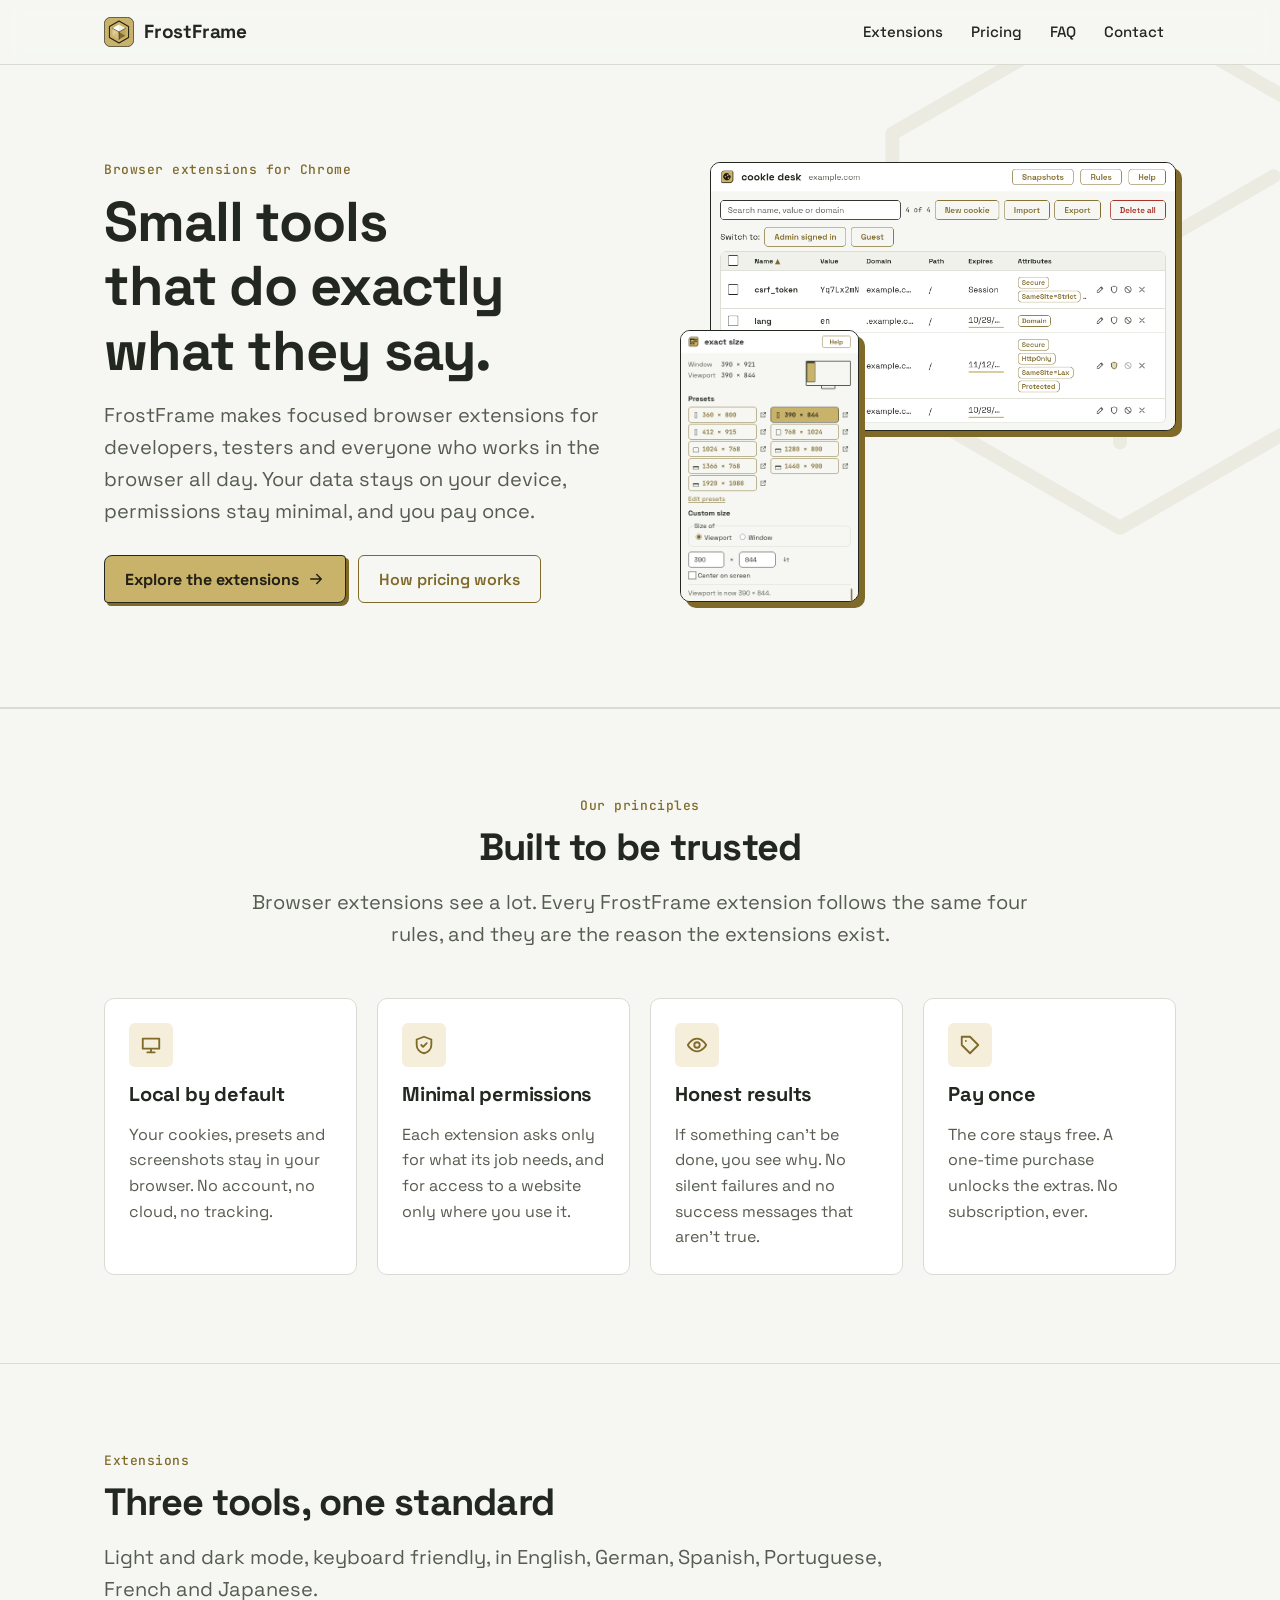
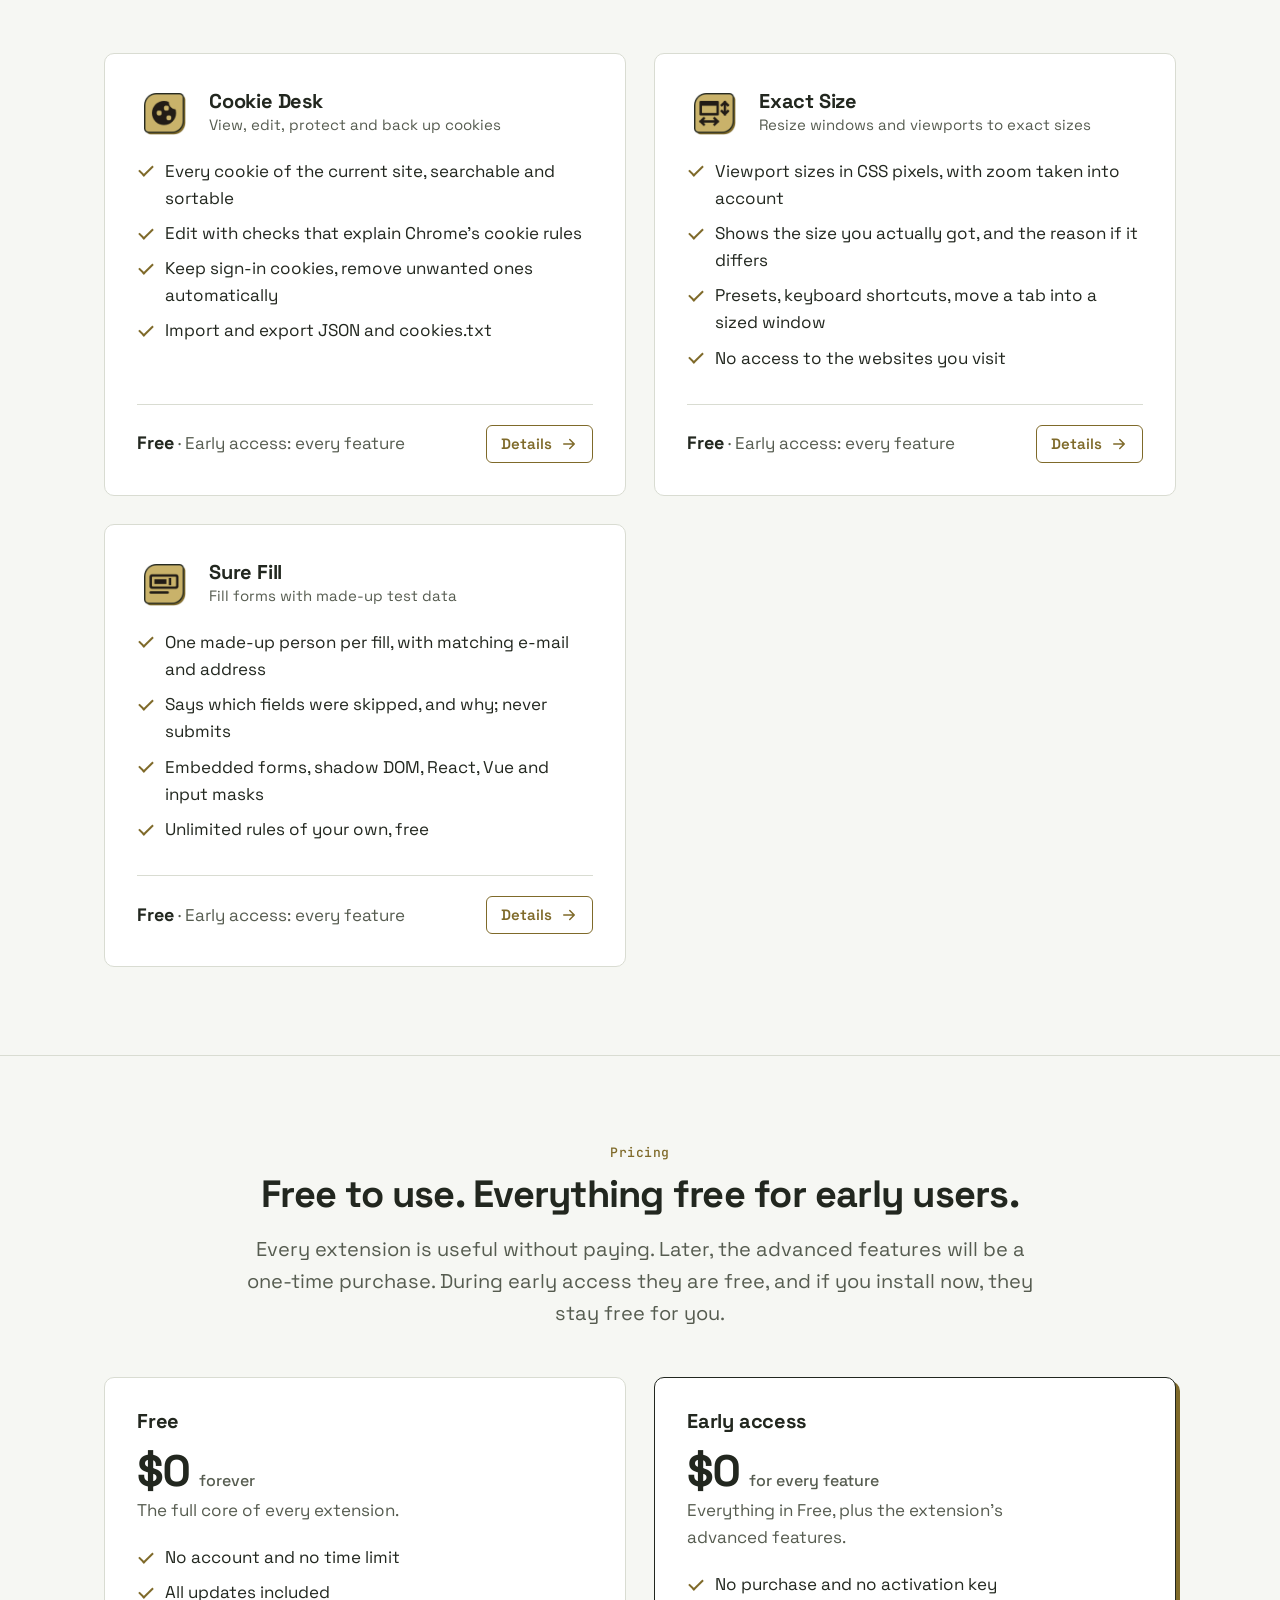
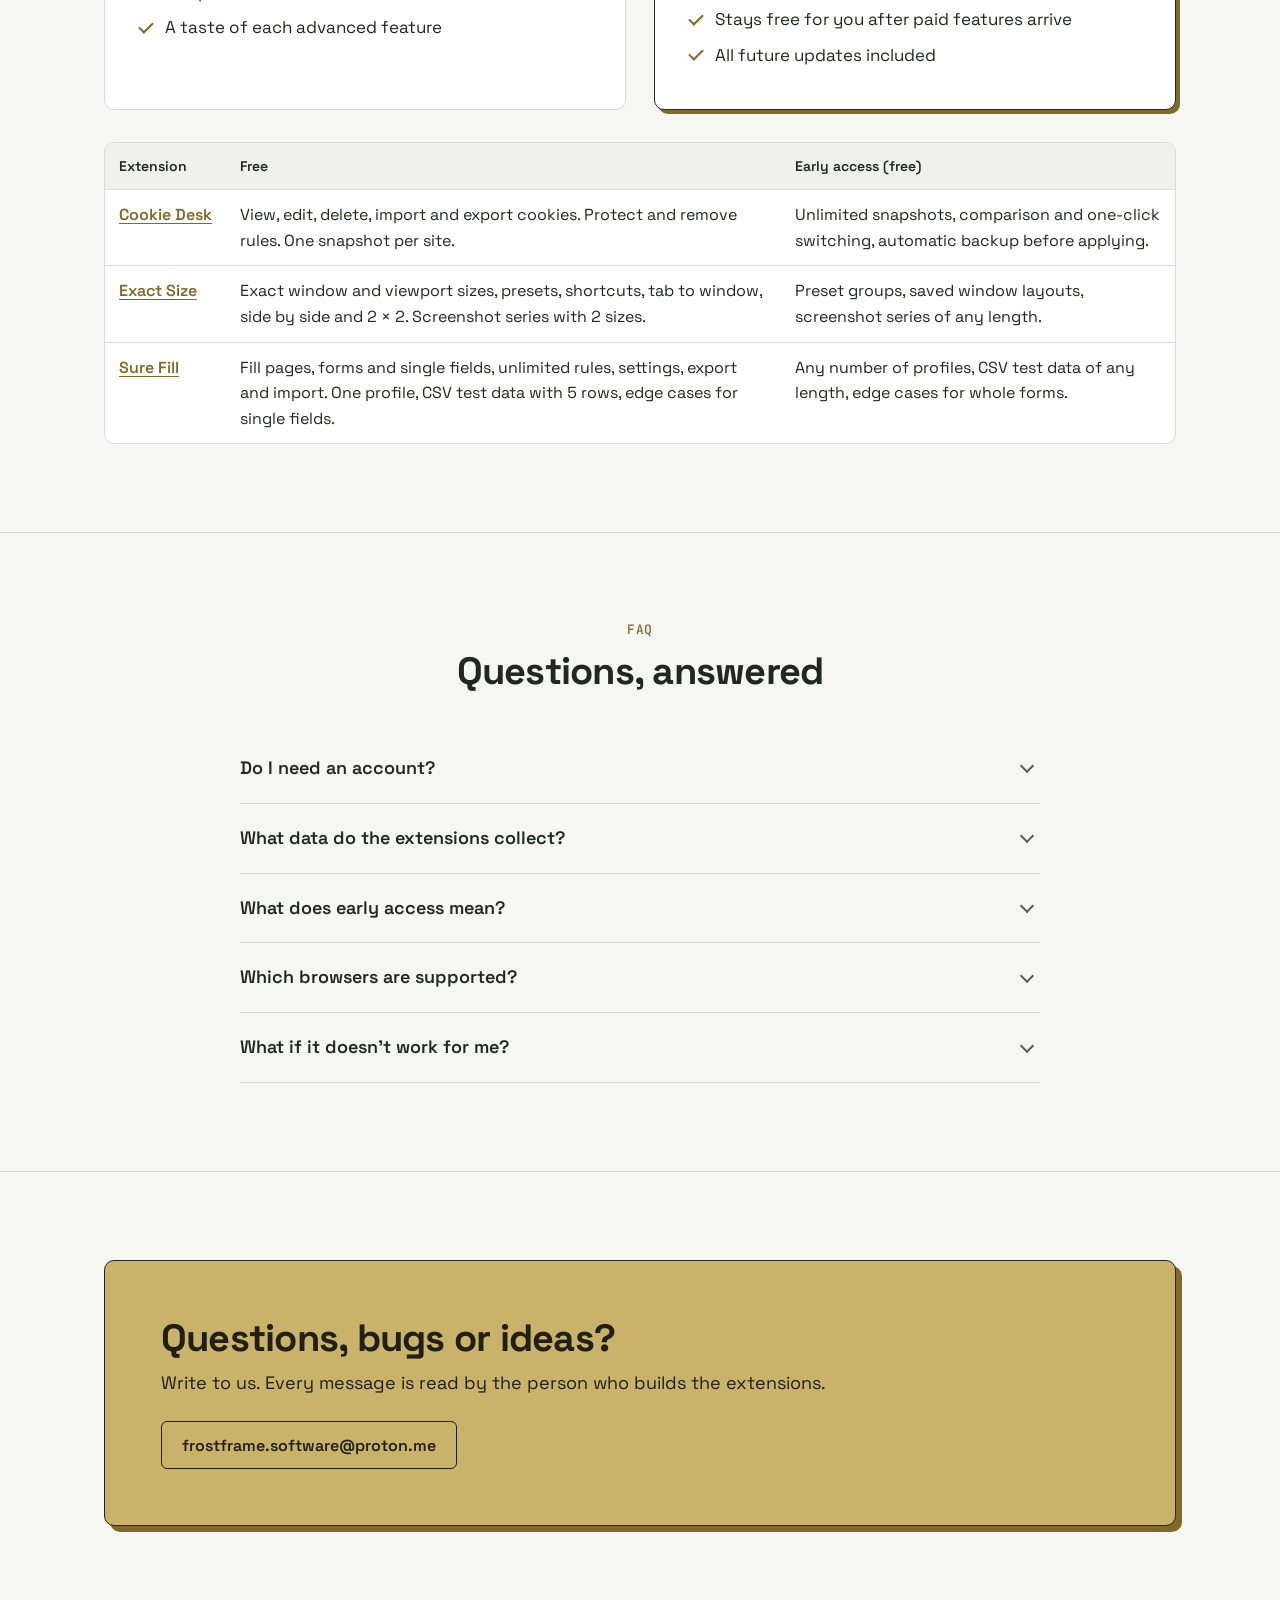
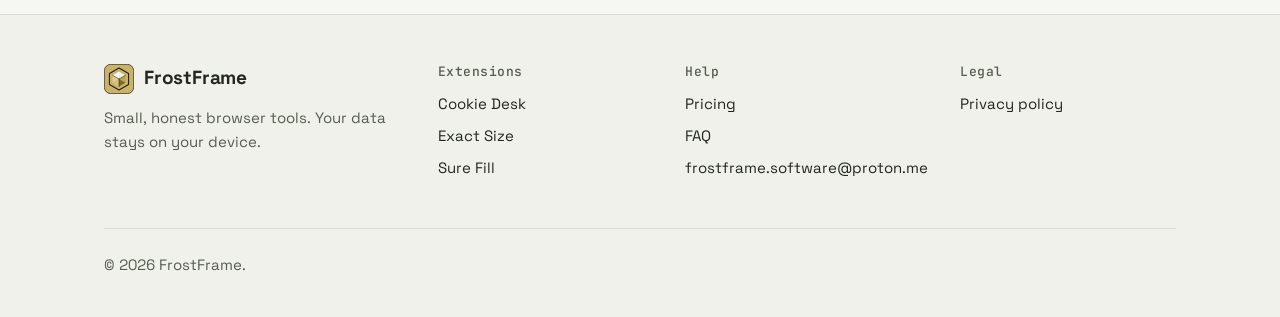
==== commit 39583bf0: "Zeichen in Gold: gleiche Form, Farben der Familie Co-Authored-By: Claude Opus 5.5 <noreply@anthropic" ====
--- a/index.html
+++ b/index.html
@@ -15,7 +15,7 @@
   <meta property="og:image" content="https://frostframe.example/assets/og.png">
   <meta name="twitter:card" content="summary_large_image">
   <meta name="theme-color" content="#c9b26a">
-  <link rel="icon" href="assets/brand/frostframe-icon.svg" type="image/svg+xml">
+  <link rel="icon" href="assets/brand/frostframe-icon-gold.svg" type="image/svg+xml">
   <link rel="apple-touch-icon" href="assets/apple-touch-icon.png">
   <link rel="preload" href="assets/SpaceGrotesk.woff2" as="font" type="font/woff2" crossorigin>
   <link rel="stylesheet" href="assets/site.css">
@@ -24,7 +24,7 @@
 <a class="skip" href="#main">Skip to content</a>
 <header class="site-header">
   <div class="wrap">
-    <a class="brand" href="index.html"><img src="assets/brand/frostframe-icon.svg" alt="" width="30" height="30">FrostFrame</a>
+    <a class="brand" href="index.html"><img src="assets/brand/frostframe-icon-gold.svg" alt="" width="30" height="30">FrostFrame</a>
     <nav class="site-nav" aria-label="Main">
       <a href="index.html#extensions" class="keep">Extensions</a>
       <a href="index.html#pricing">Pricing</a>
@@ -203,7 +203,7 @@
 <footer class="site-footer">
   <div class="wrap">
     <div>
-      <a class="brand" href="index.html"><img src="assets/brand/frostframe-icon.svg" alt="" width="30" height="30">FrostFrame</a>
+      <a class="brand" href="index.html"><img src="assets/brand/frostframe-icon-gold.svg" alt="" width="30" height="30">FrostFrame</a>
       <p>Small, honest browser tools. Your data stays on your device.</p>
     </div>
     <nav aria-label="Extensions">
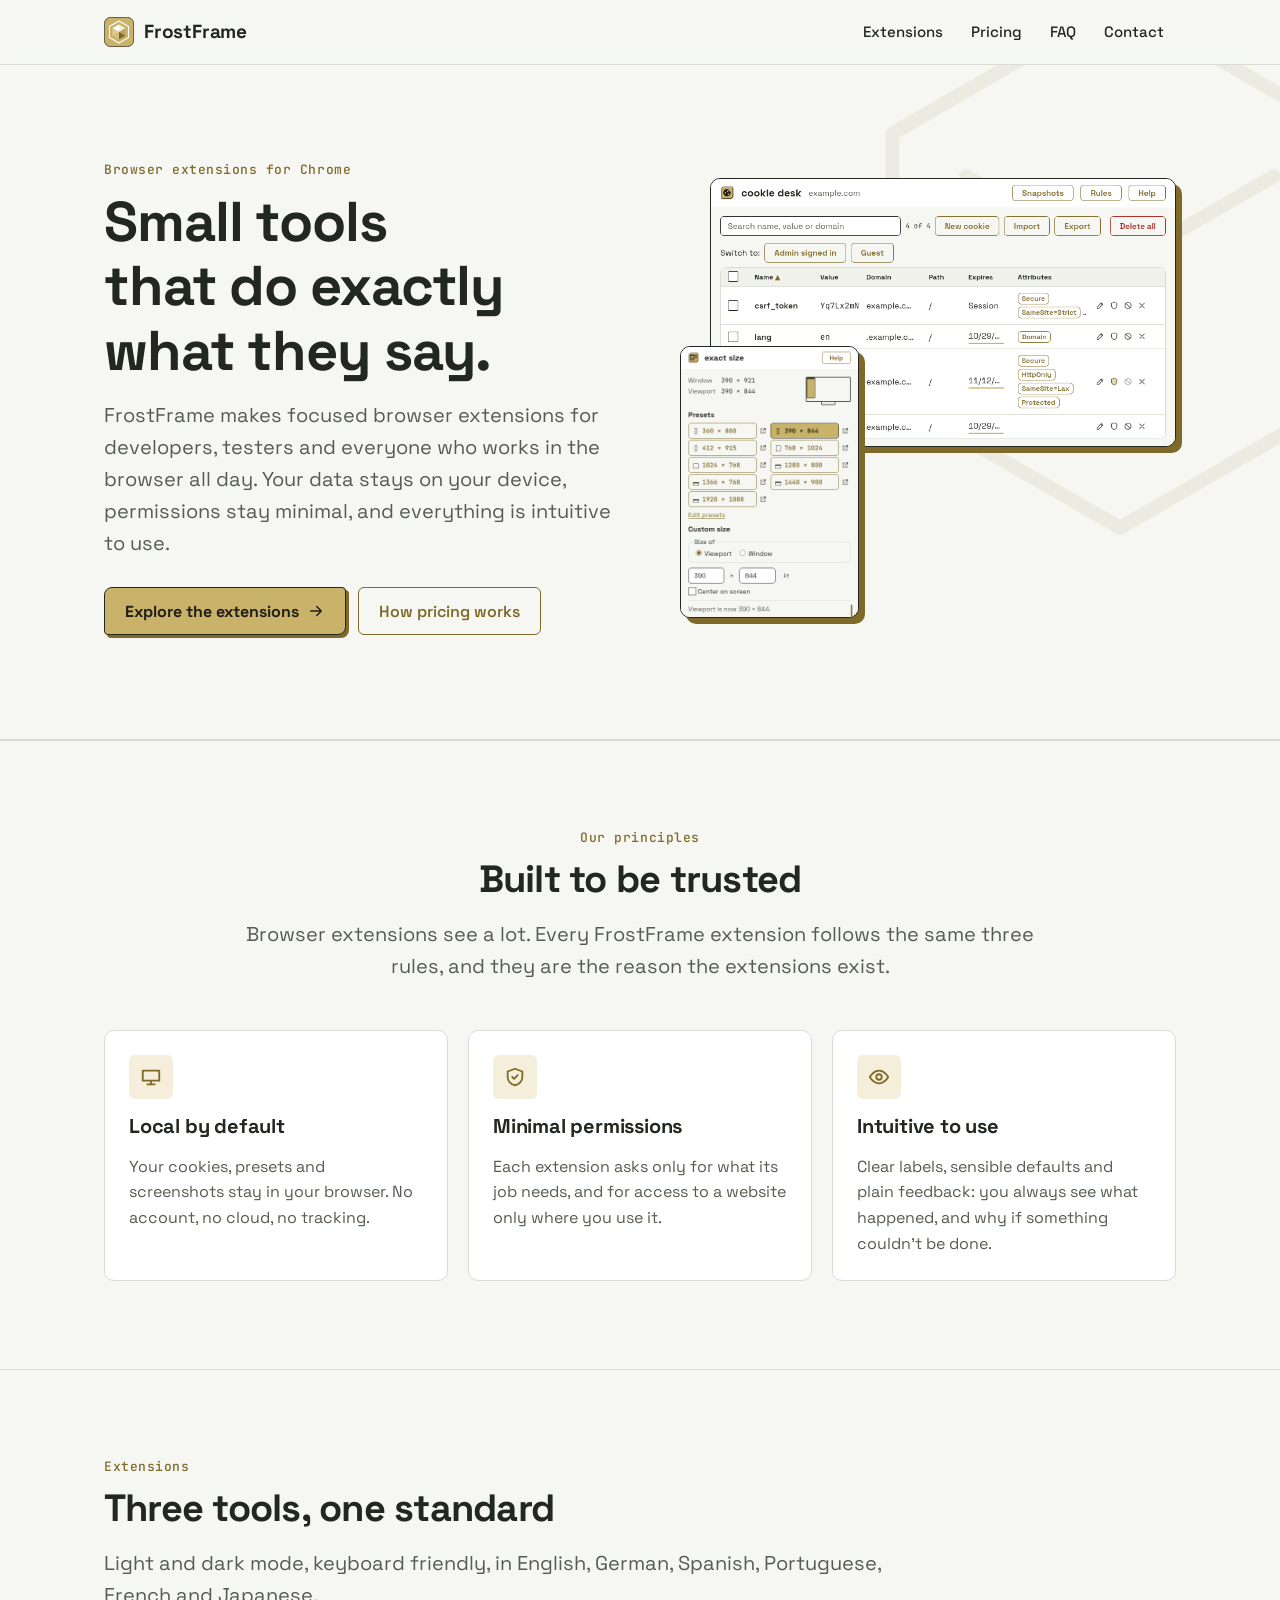
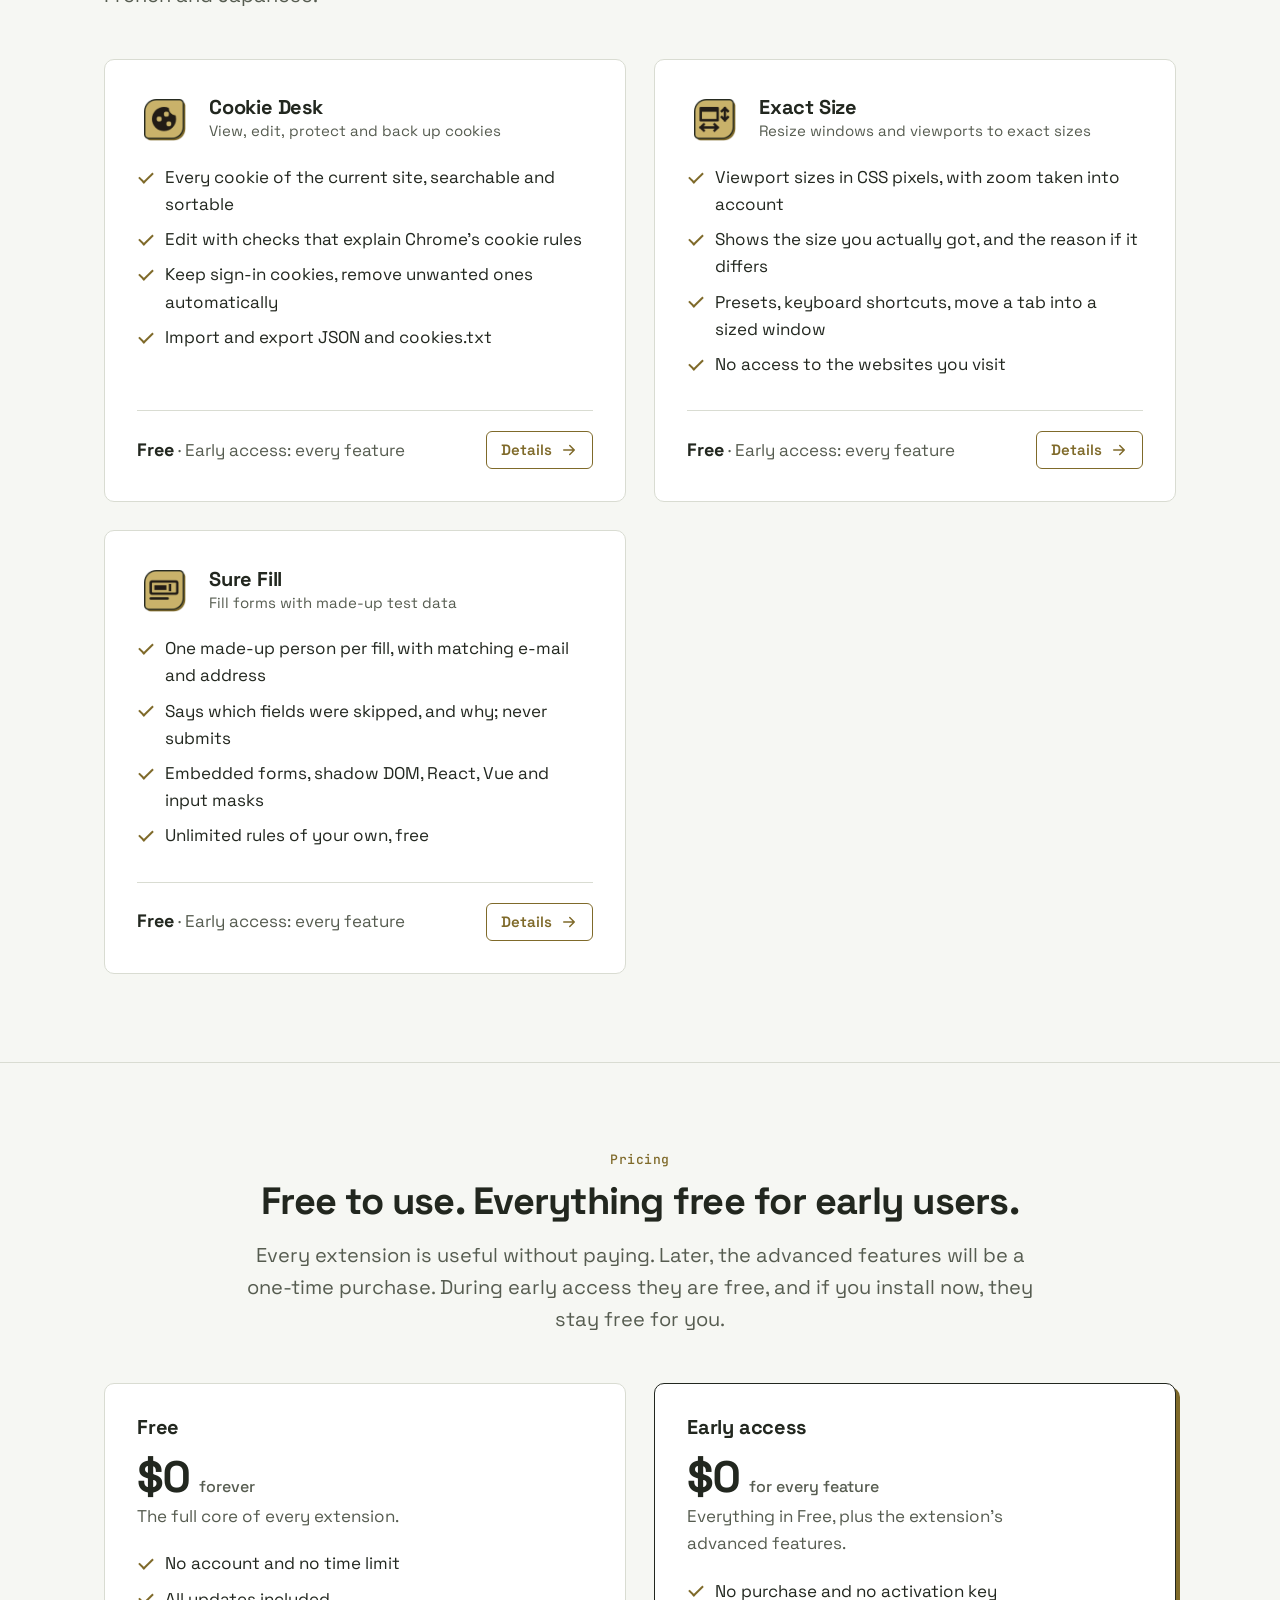
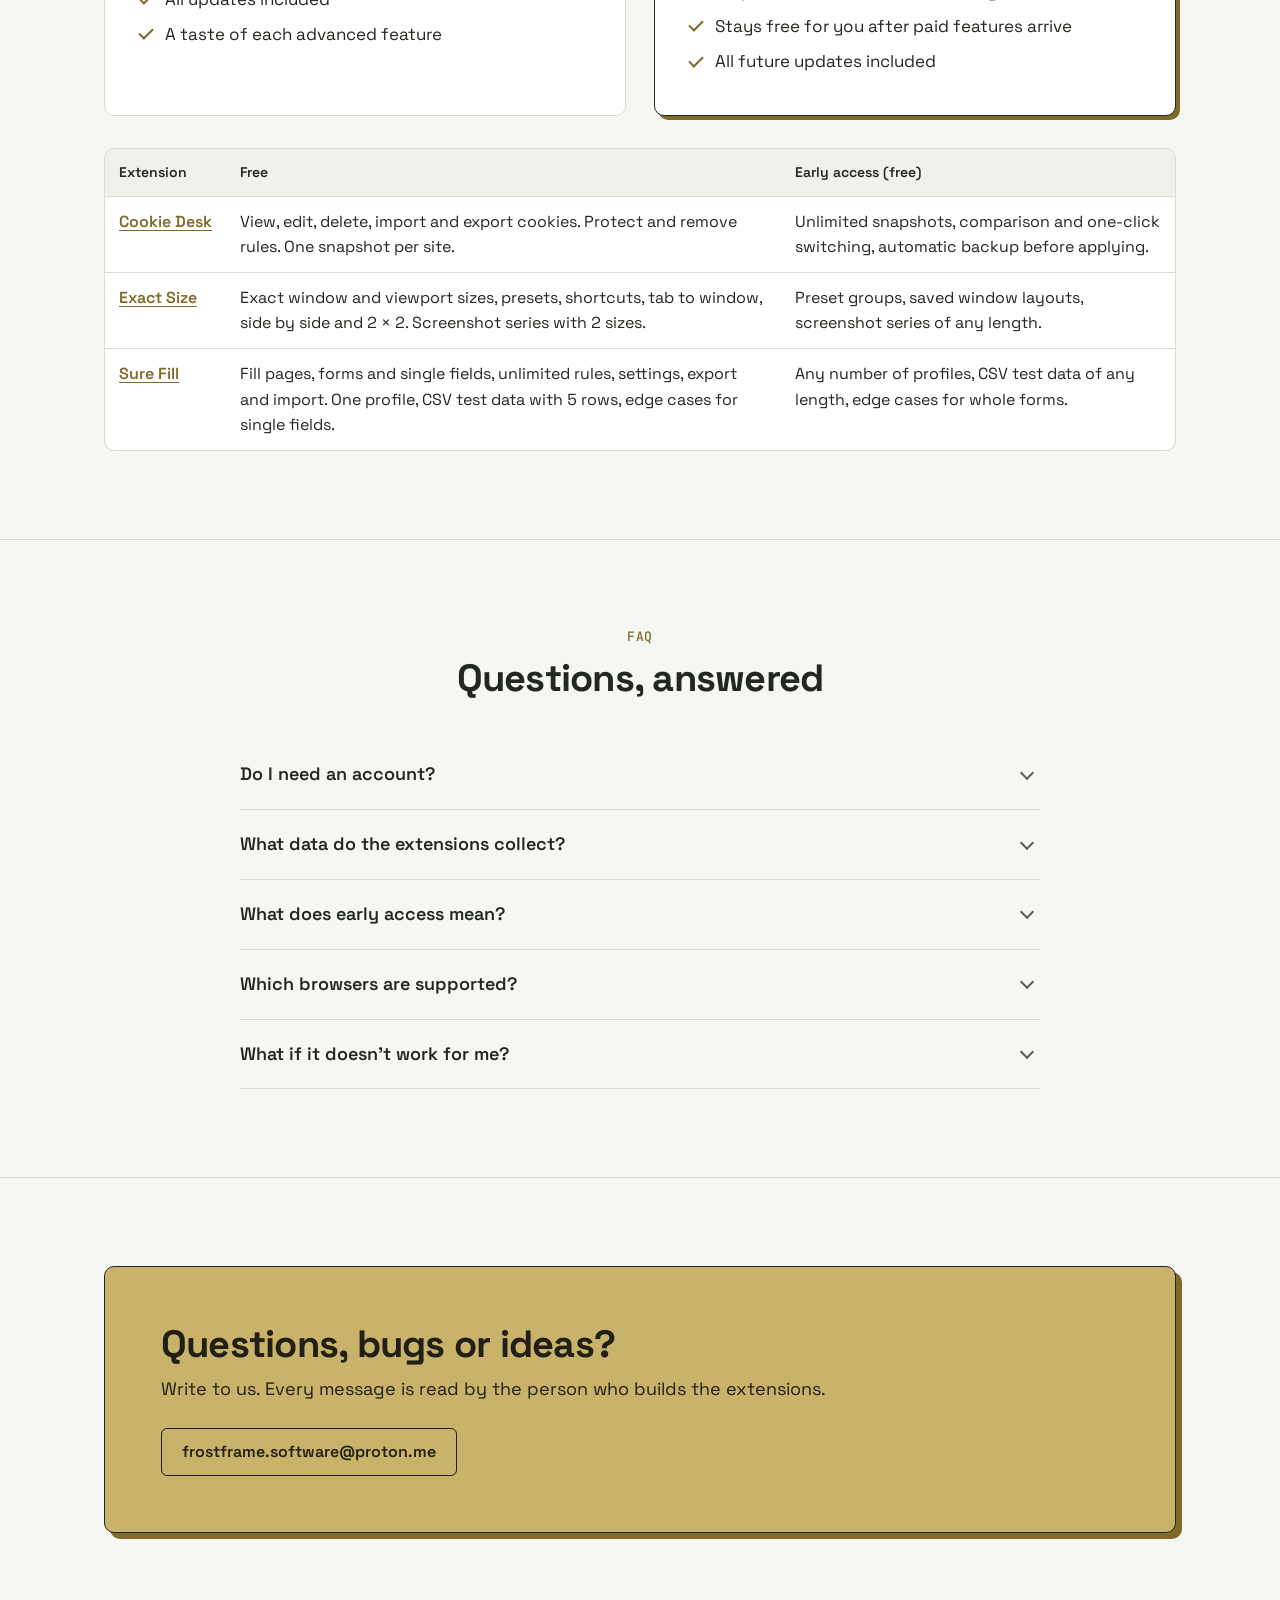
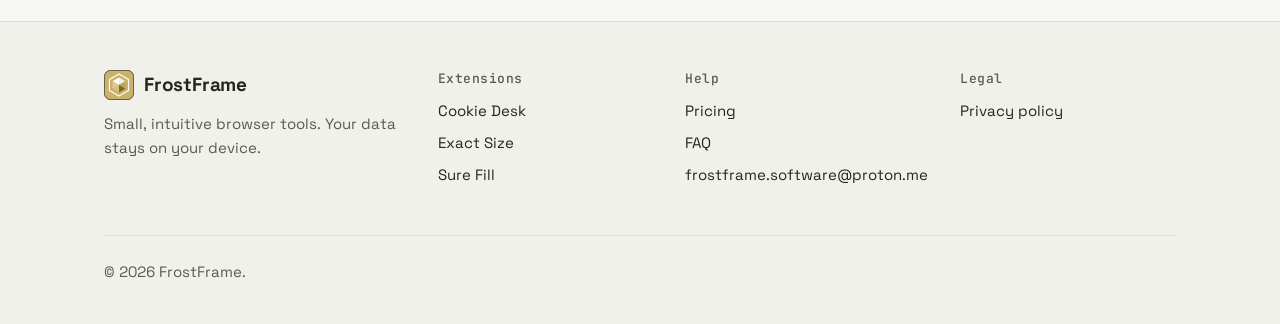
==== commit 6b8684b8: "Logo ohne Innenlinien, "intuitive" statt "honest", Pay once nicht mehr oben Co-Authored-By: Claude O" ====
--- a/index.html
+++ b/index.html
@@ -4,13 +4,13 @@
   <meta charset="utf-8">
   <meta name="viewport" content="width=device-width, initial-scale=1">
   <!-- PLACEHOLDER: Domain (frostframe.example) in canonical und og:url, wenn die Domain registriert ist -->
-  <title>FrostFrame – Small, honest browser extensions</title>
-  <meta name="description" content="FrostFrame makes focused Chrome extensions: Cookie Desk, Exact Size and Sure Fill. Local by default, minimal permissions, pay once.">
+  <title>FrostFrame – Small, intuitive browser extensions</title>
+  <meta name="description" content="FrostFrame makes focused Chrome extensions: Cookie Desk, Exact Size and Sure Fill. Local by default, minimal permissions, intuitive to use.">
   <link rel="canonical" href="https://frostframe.example/">
   <meta property="og:type" content="website">
   <meta property="og:site_name" content="FrostFrame">
-  <meta property="og:title" content="FrostFrame – Small, honest browser extensions">
-  <meta property="og:description" content="FrostFrame makes focused Chrome extensions: Cookie Desk, Exact Size and Sure Fill. Local by default, minimal permissions, pay once.">
+  <meta property="og:title" content="FrostFrame – Small, intuitive browser extensions">
+  <meta property="og:description" content="FrostFrame makes focused Chrome extensions: Cookie Desk, Exact Size and Sure Fill. Local by default, minimal permissions, intuitive to use.">
   <meta property="og:url" content="https://frostframe.example/">
   <meta property="og:image" content="https://frostframe.example/assets/og.png">
   <meta name="twitter:card" content="summary_large_image">
@@ -40,7 +40,7 @@
     <div>
       <span class="kicker">Browser extensions for Chrome</span>
       <h1>Small tools that do exactly what they say.</h1>
-      <p class="lead">FrostFrame makes focused browser extensions for developers, testers and everyone who works in the browser all day. Your data stays on your device, permissions stay minimal, and you pay once.</p>
+      <p class="lead">FrostFrame makes focused browser extensions for developers, testers and everyone who works in the browser all day. Your data stays on your device, permissions stay minimal, and everything is intuitive to use.</p>
       <div class="buttons">
         <a class="button primary" href="#extensions">Explore the extensions <svg viewBox="0 0 24 24" aria-hidden="true"><path d="M5 12h14m-6-6 6 6-6 6"/></svg></a>
         <a class="button" href="#pricing">How pricing works</a>
@@ -58,13 +58,12 @@
     <div class="center">
       <span class="kicker">Our principles</span>
       <h2>Built to be trusted</h2>
-      <p class="lead">Browser extensions see a lot. Every FrostFrame extension follows the same four rules, and they are the reason the extensions exist.</p>
+      <p class="lead">Browser extensions see a lot. Every FrostFrame extension follows the same three rules, and they are the reason the extensions exist.</p>
     </div>
     <div class="principles">
       <div class="principle"><div class="glyph"><svg viewBox="0 0 24 24" aria-hidden="true"><path d="M3 5h18v11H3zM8 20h8M12 16v4"/></svg></div><h3>Local by default</h3><p>Your cookies, presets and screenshots stay in your browser. No account, no cloud, no tracking.</p></div>
       <div class="principle"><div class="glyph"><svg viewBox="0 0 24 24" aria-hidden="true"><path d="M12 3l8 3v6c0 4.5-3.4 8.3-8 9-4.6-.7-8-4.5-8-9V6zM9 12l2 2 4-4"/></svg></div><h3>Minimal permissions</h3><p>Each extension asks only for what its job needs, and for access to a website only where you use it.</p></div>
-      <div class="principle"><div class="glyph"><svg viewBox="0 0 24 24" aria-hidden="true"><path d="M2 12s3.6-7 10-7 10 7 10 7-3.6 7-10 7S2 12 2 12zM12 15a3 3 0 1 0 0-6 3 3 0 0 0 0 6z"/></svg></div><h3>Honest results</h3><p>If something can't be done, you see why. No silent failures and no success messages that aren't true.</p></div>
-      <div class="principle"><div class="glyph"><svg viewBox="0 0 24 24" aria-hidden="true"><path d="M3 12V3h9l9 9-9 9zM7.5 7.5h.01"/></svg></div><h3>Pay once</h3><p>The core stays free. A one-time purchase unlocks the extras. No subscription, ever.</p></div>
+      <div class="principle"><div class="glyph"><svg viewBox="0 0 24 24" aria-hidden="true"><path d="M2 12s3.6-7 10-7 10 7 10 7-3.6 7-10 7S2 12 2 12zM12 15a3 3 0 1 0 0-6 3 3 0 0 0 0 6z"/></svg></div><h3>Intuitive to use</h3><p>Clear labels, sensible defaults and plain feedback: you always see what happened, and why if something couldn't be done.</p></div>
     </div>
   </div>
 </section>
@@ -204,7 +203,7 @@
   <div class="wrap">
     <div>
       <a class="brand" href="index.html"><img src="assets/brand/frostframe-icon-gold.svg" alt="" width="30" height="30">FrostFrame</a>
-      <p>Small, honest browser tools. Your data stays on your device.</p>
+      <p>Small, intuitive browser tools. Your data stays on your device.</p>
     </div>
     <nav aria-label="Extensions">
       <h2>Extensions</h2>
--- a/assets/site.css
+++ b/assets/site.css
@@ -119,7 +119,7 @@
 .window.narrow { max-width: 394px; justify-self: center; }
 
 /* Grundsätze */
-.principles { display: grid; grid-template-columns: repeat(4, 1fr); gap: 20px; margin-top: 48px; }
+.principles { display: grid; grid-template-columns: repeat(3, 1fr); gap: 20px; margin-top: 48px; }
 .principle { padding: 24px; border: 1px solid var(--border); border-radius: var(--radius); background: var(--surface); }
 .principle p { color: var(--muted); margin: 0; font-size: 16px; }
 .glyph { display: grid; place-items: center; width: 44px; height: 44px; border-radius: var(--radius-small); background: var(--gold-tint); color: var(--gold-ink); margin-bottom: 16px; }
@@ -220,7 +220,8 @@
   .hero .wrap, .product-hero .wrap, .showcase { grid-template-columns: 1fr; }
   .showcase.reverse > :first-child { order: 0; }
   .hero-visual { min-height: 0; aspect-ratio: 5 / 4; max-width: 640px; }
-  .principles, .steps { grid-template-columns: repeat(2, 1fr); }
+  .principles { grid-template-columns: 1fr; }
+  .steps { grid-template-columns: repeat(2, 1fr); }
   .products, .pricing, .features { grid-template-columns: 1fr; }
   .site-footer .wrap { grid-template-columns: 1fr 1fr; }
 }
